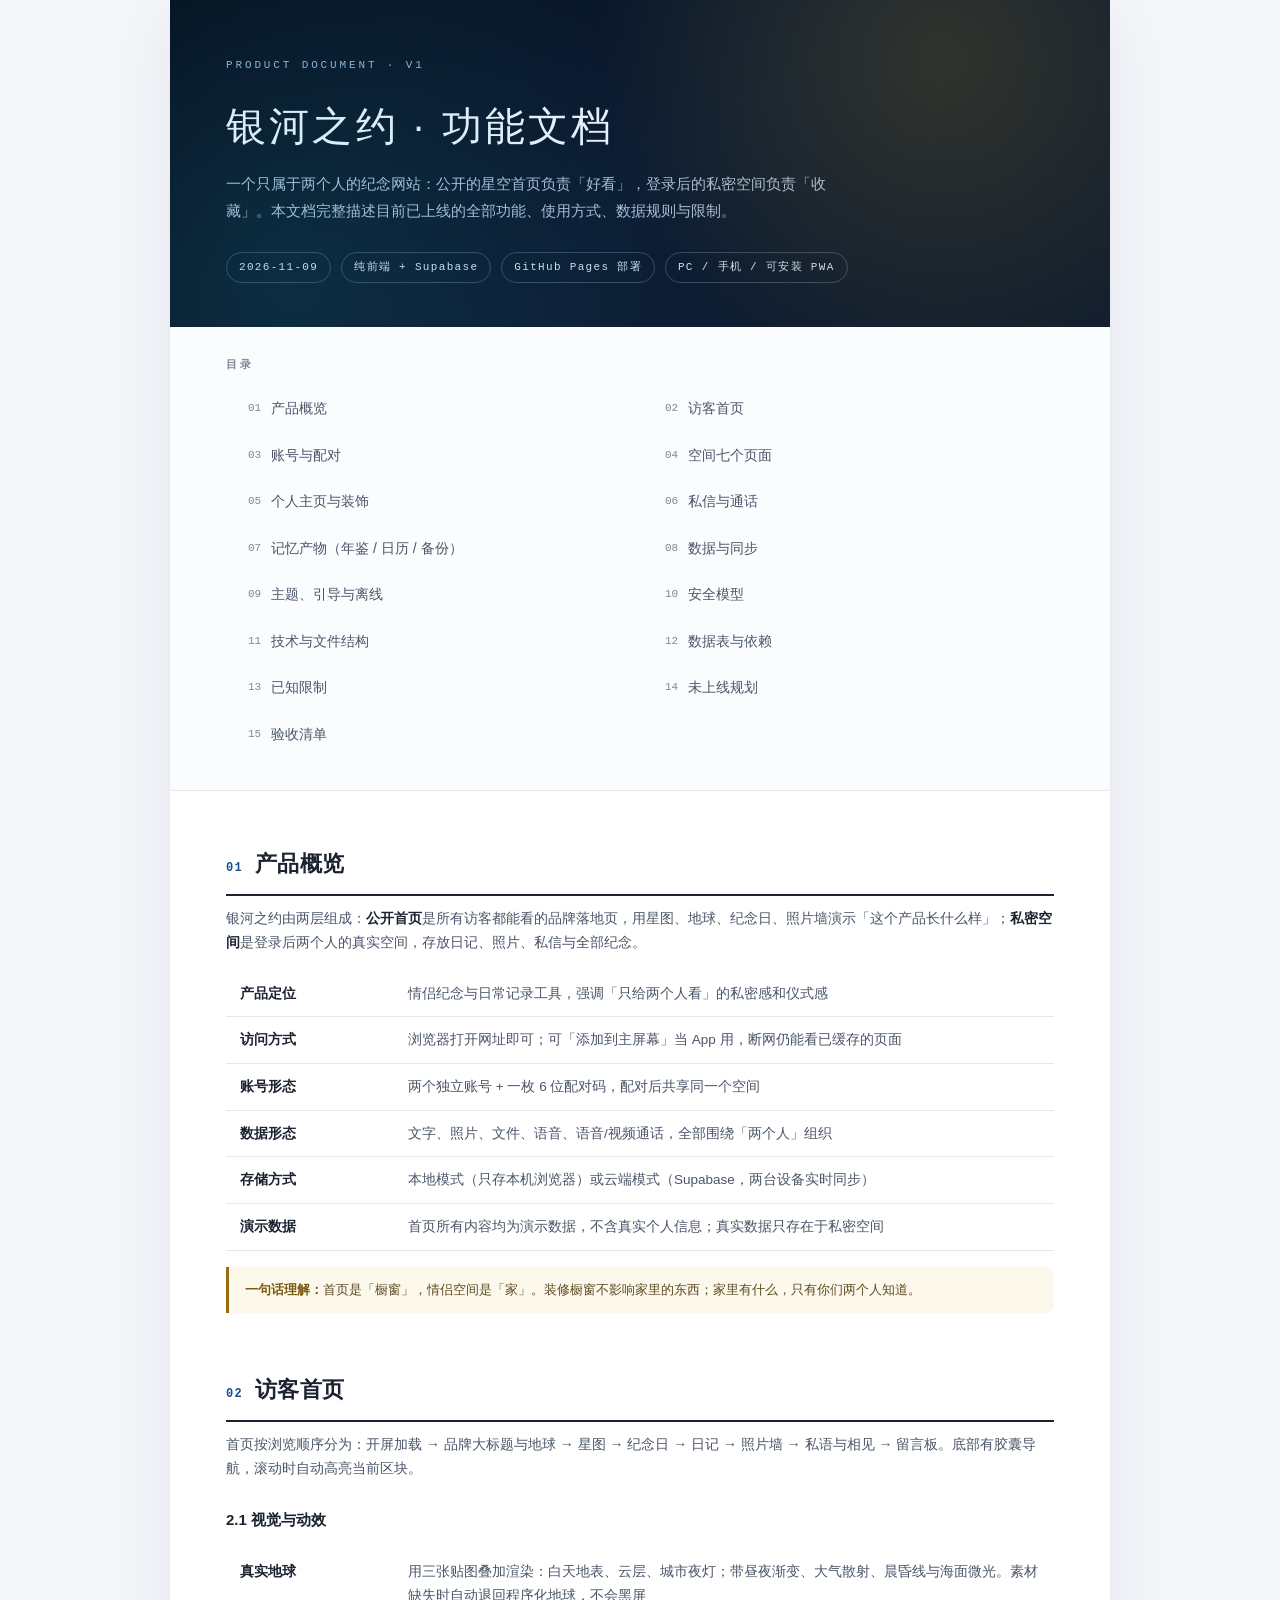
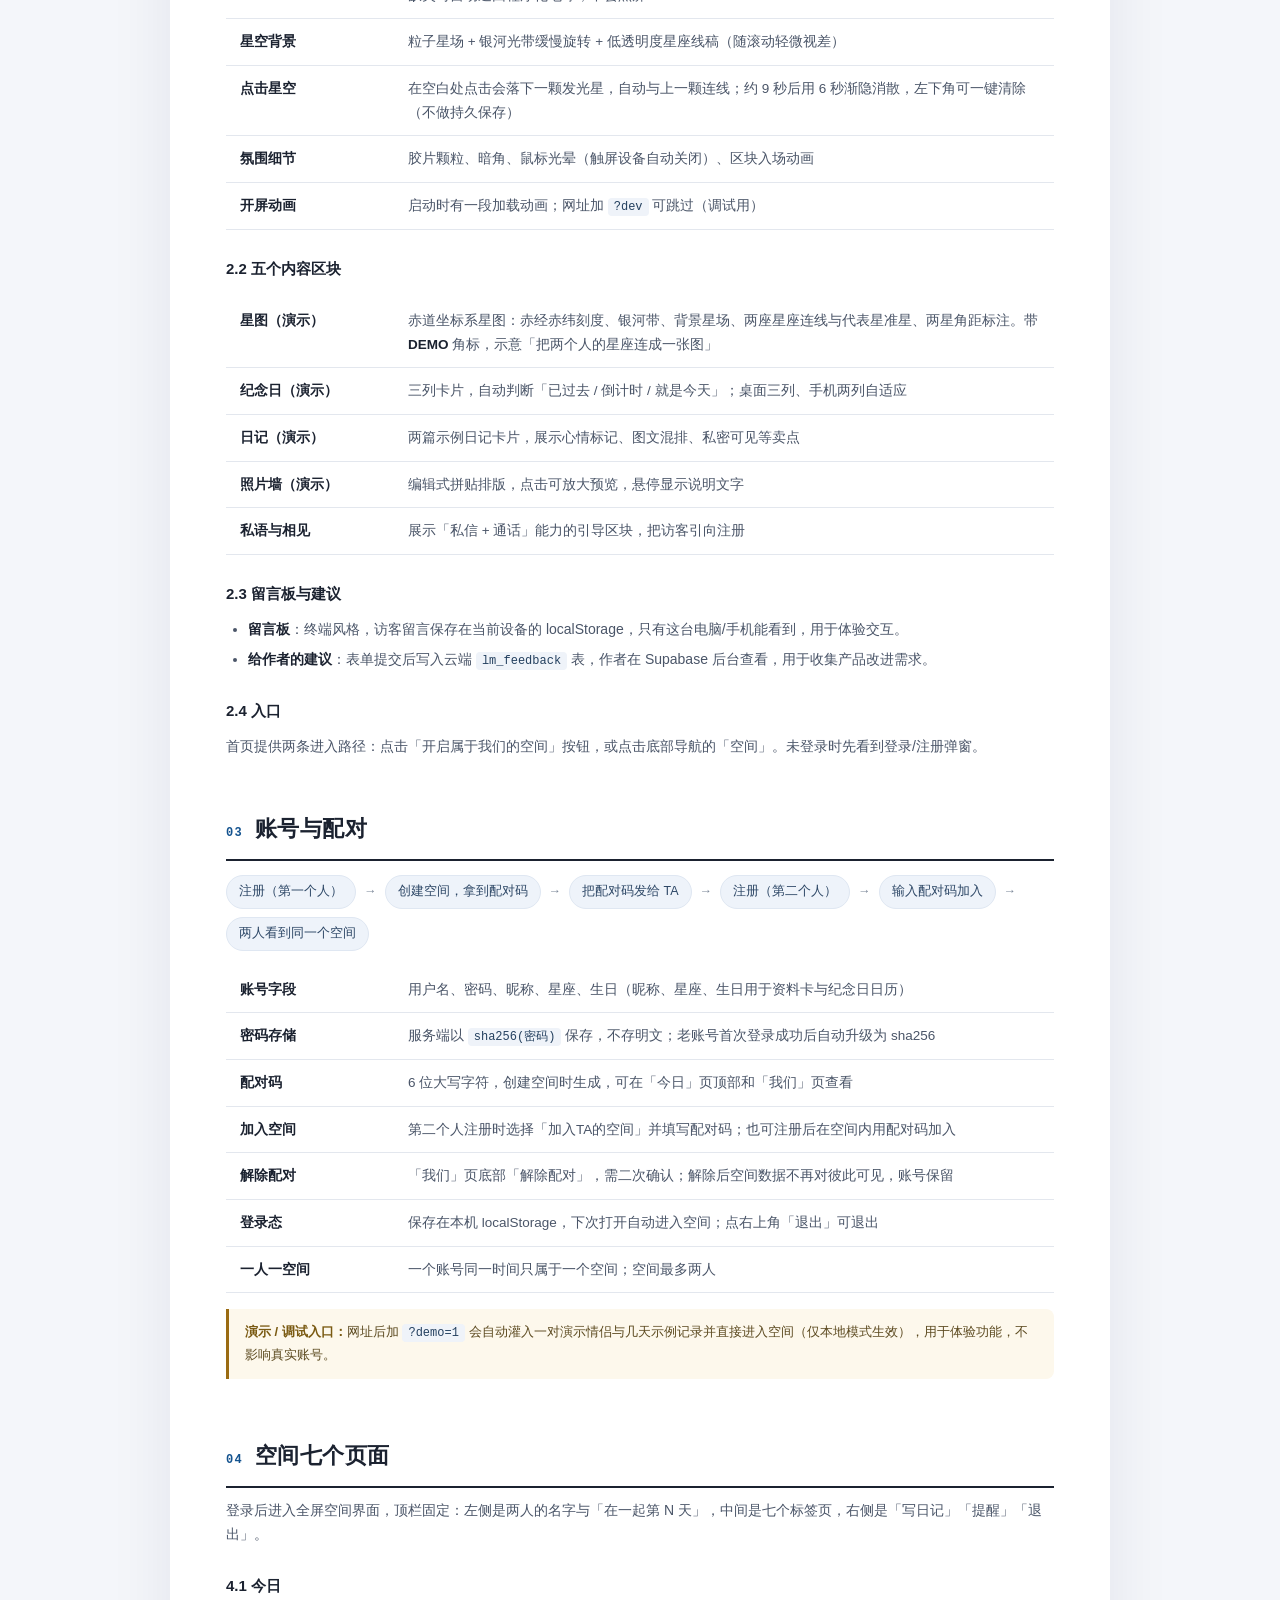
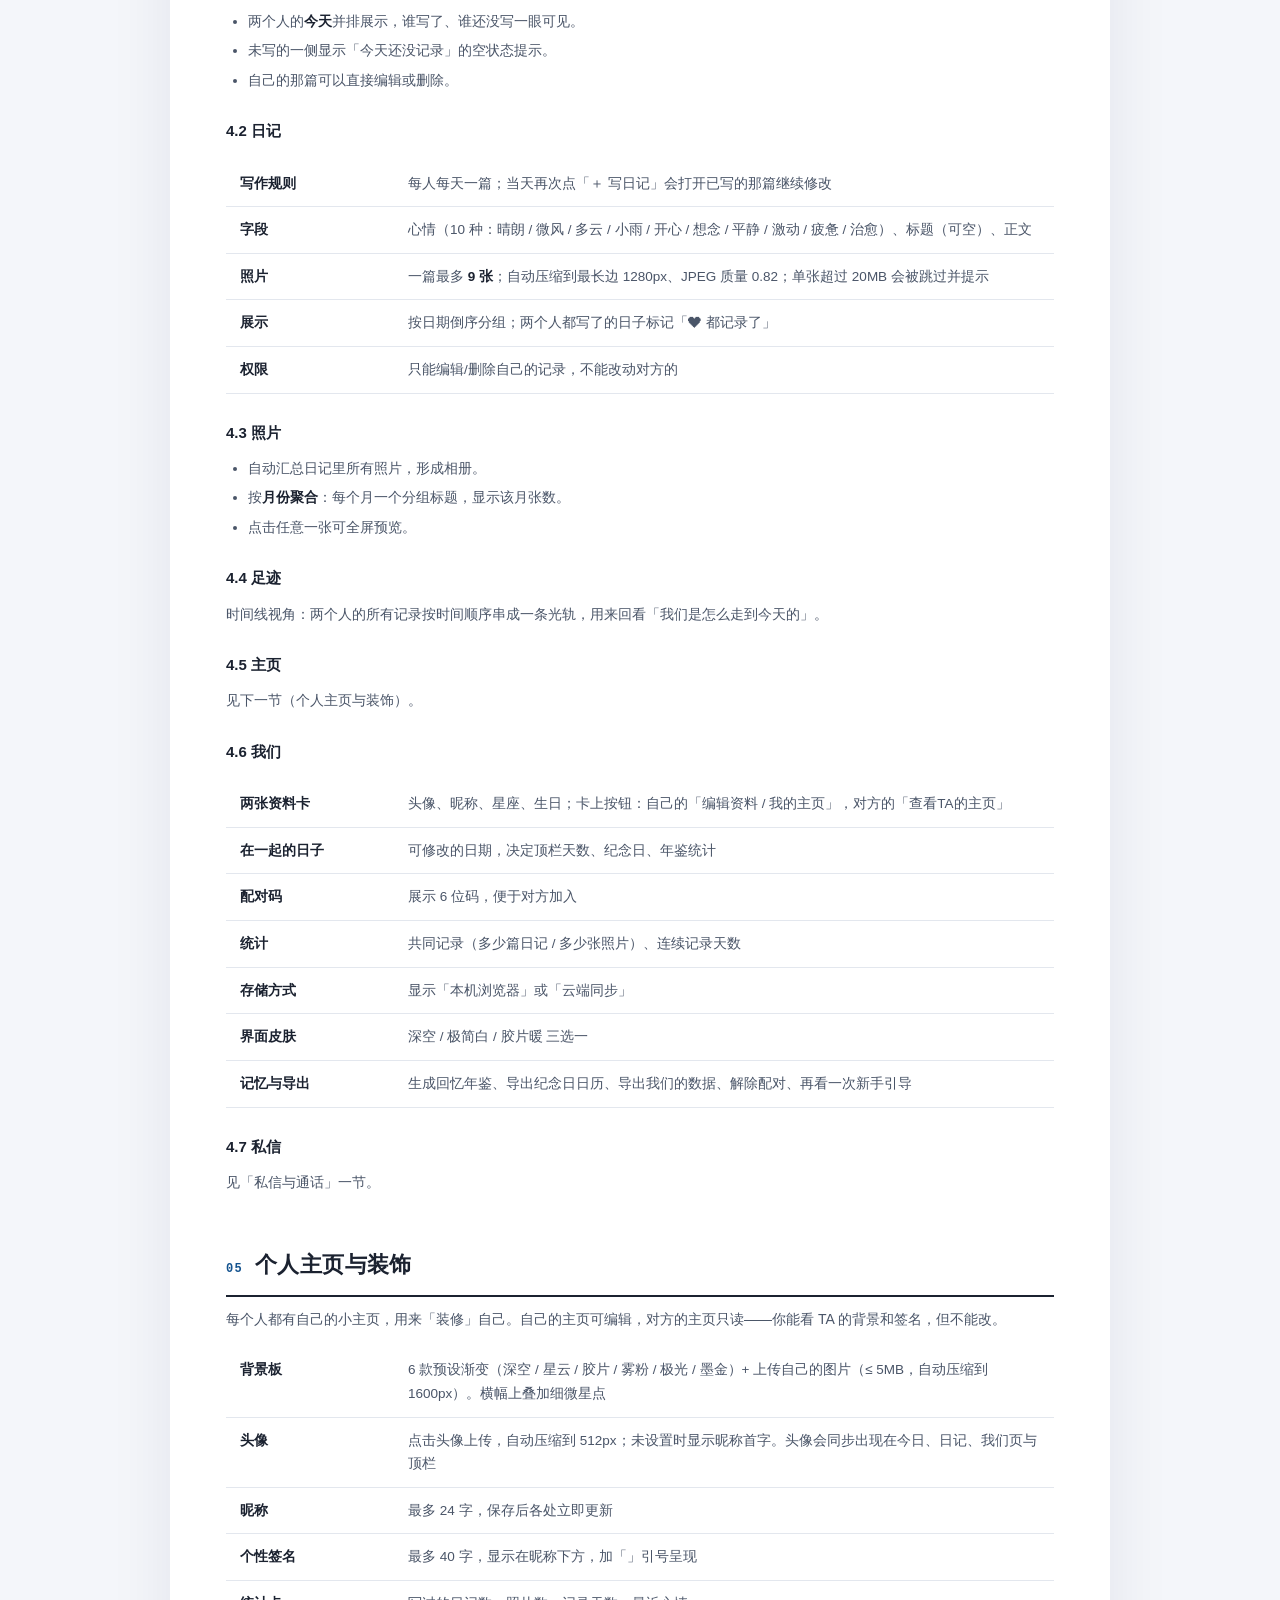
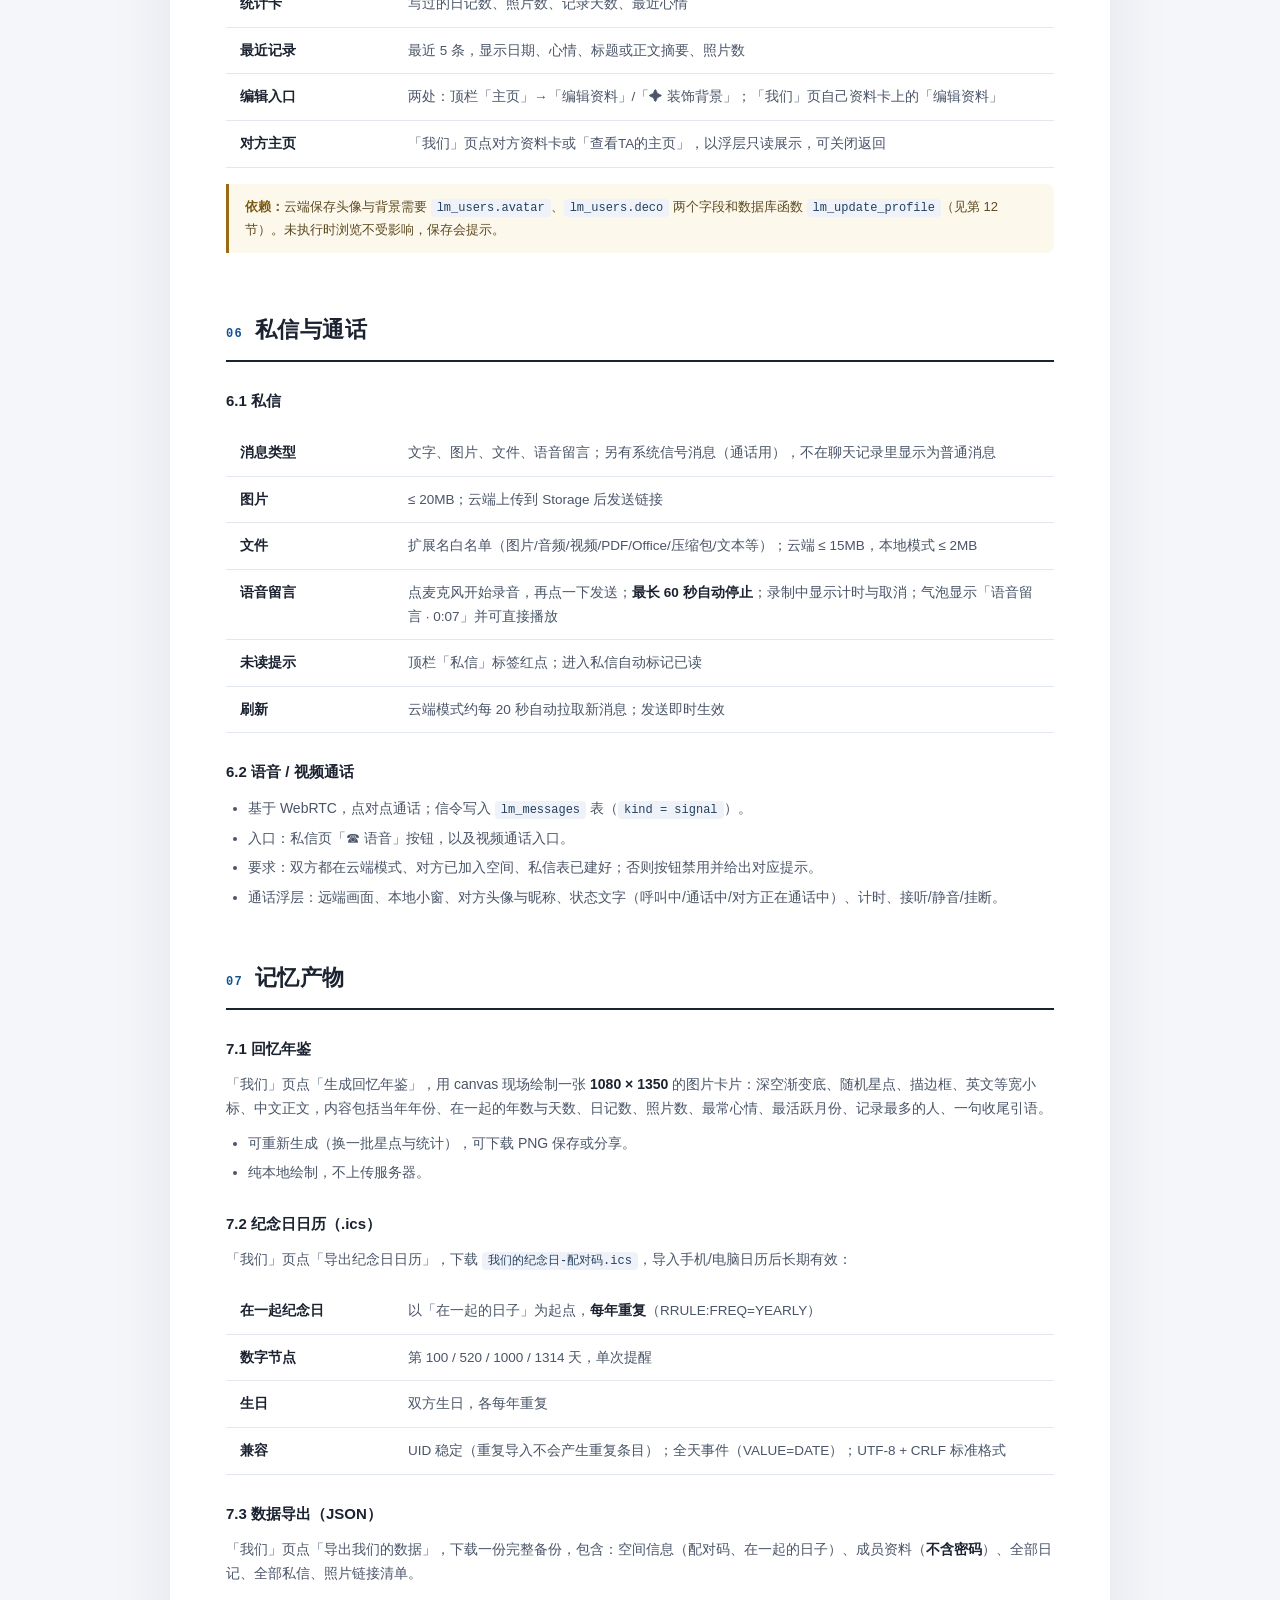
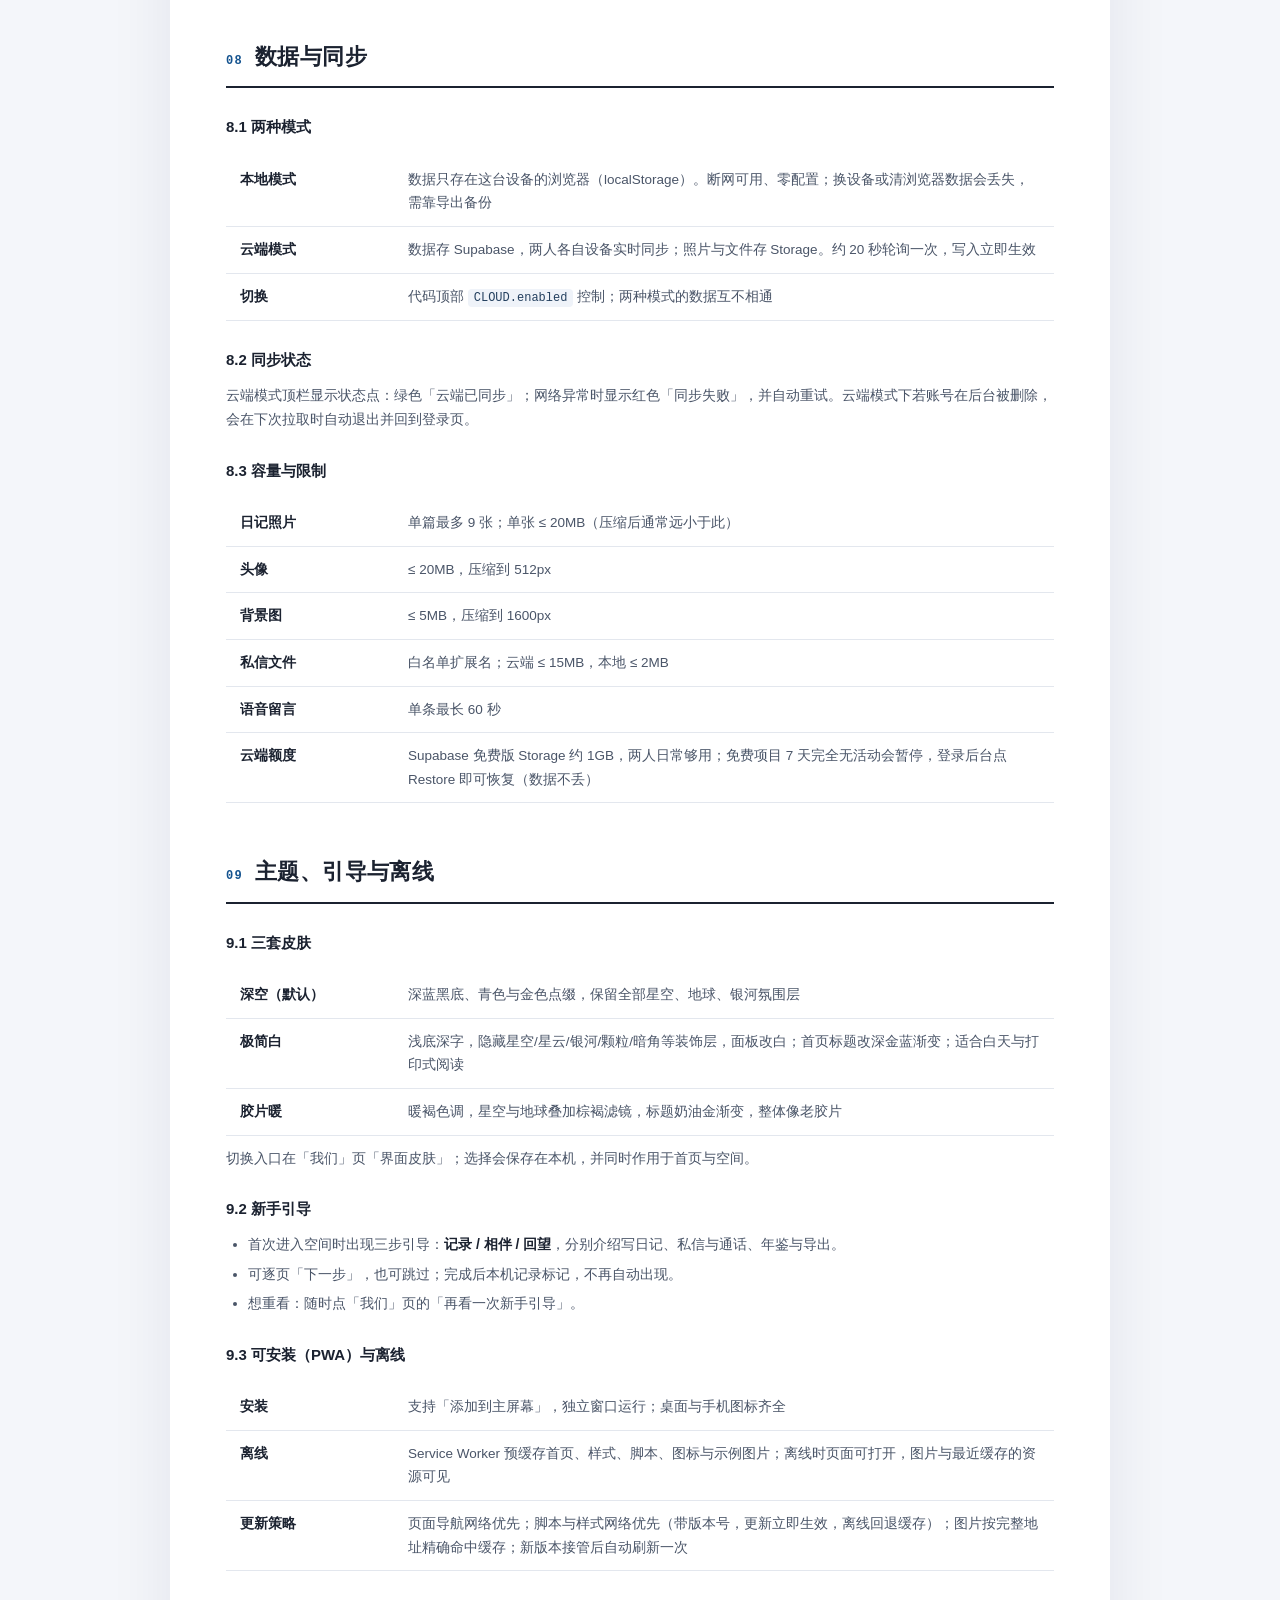
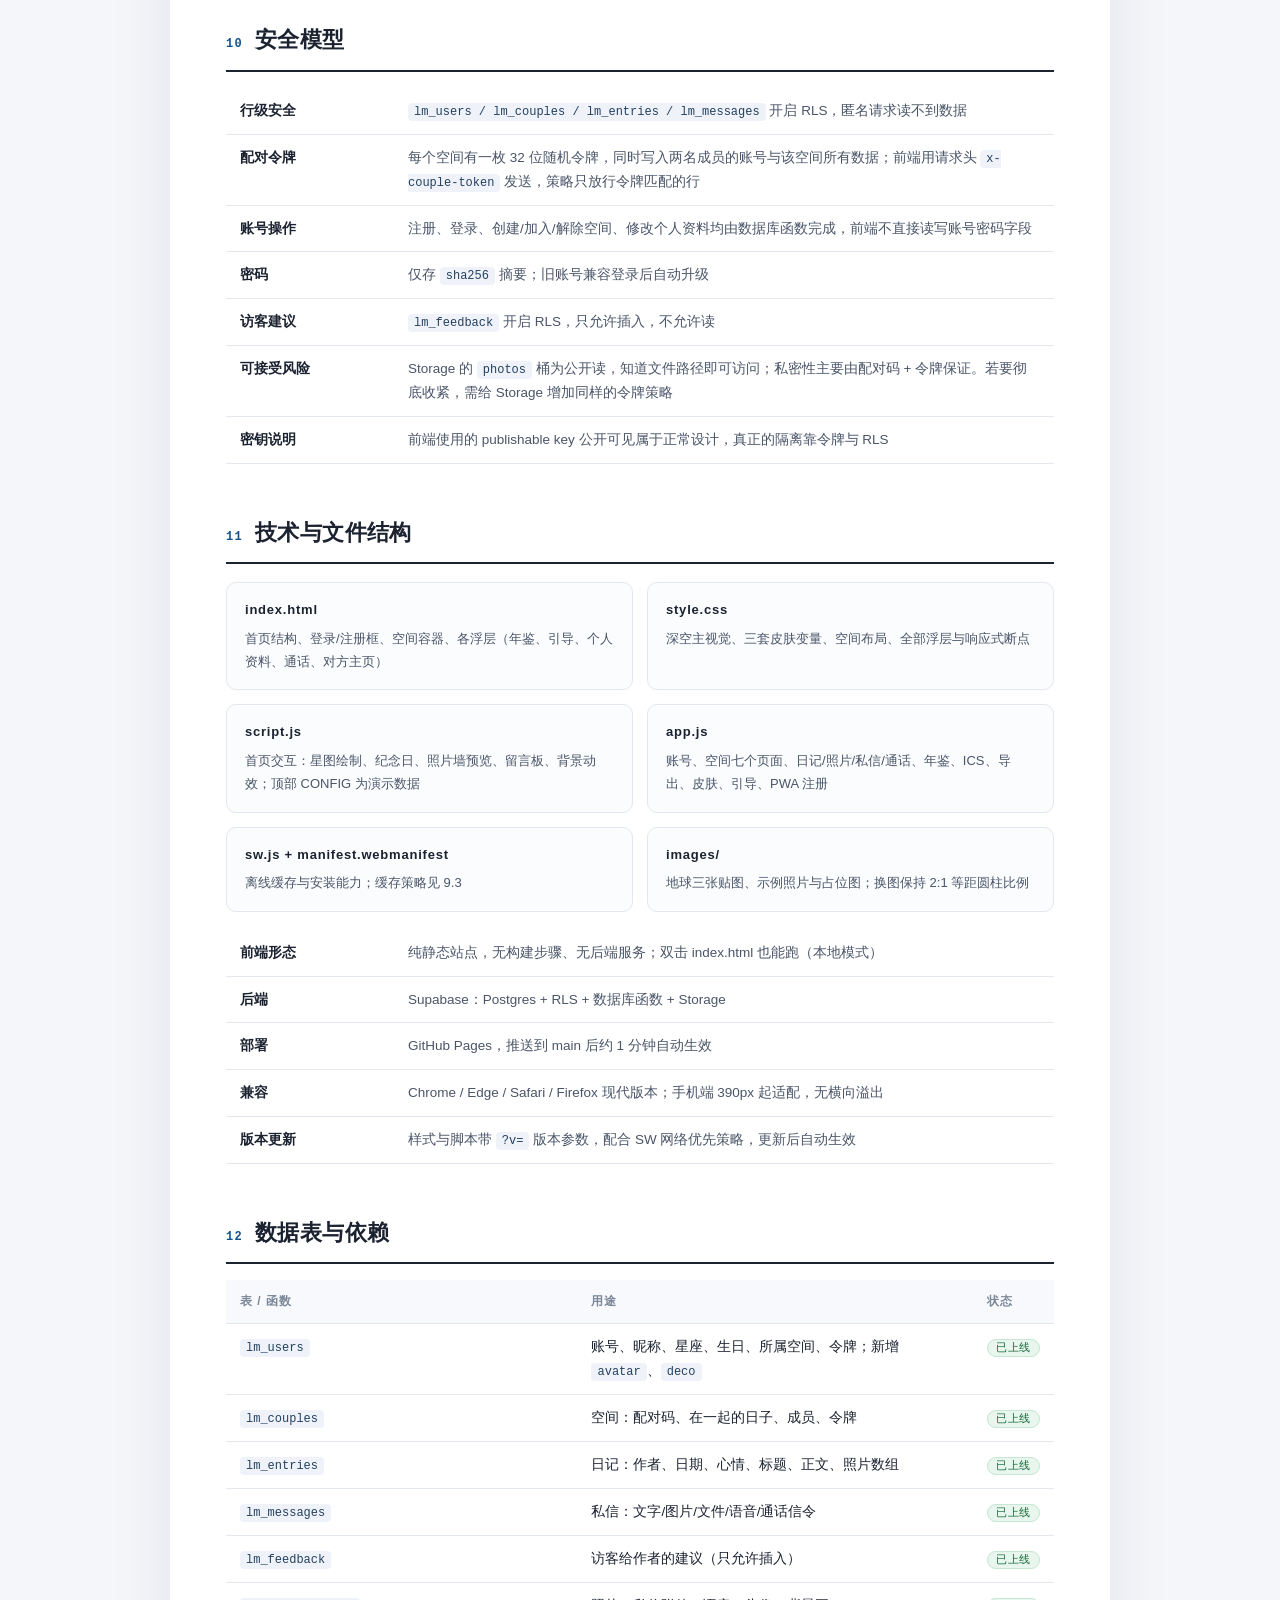
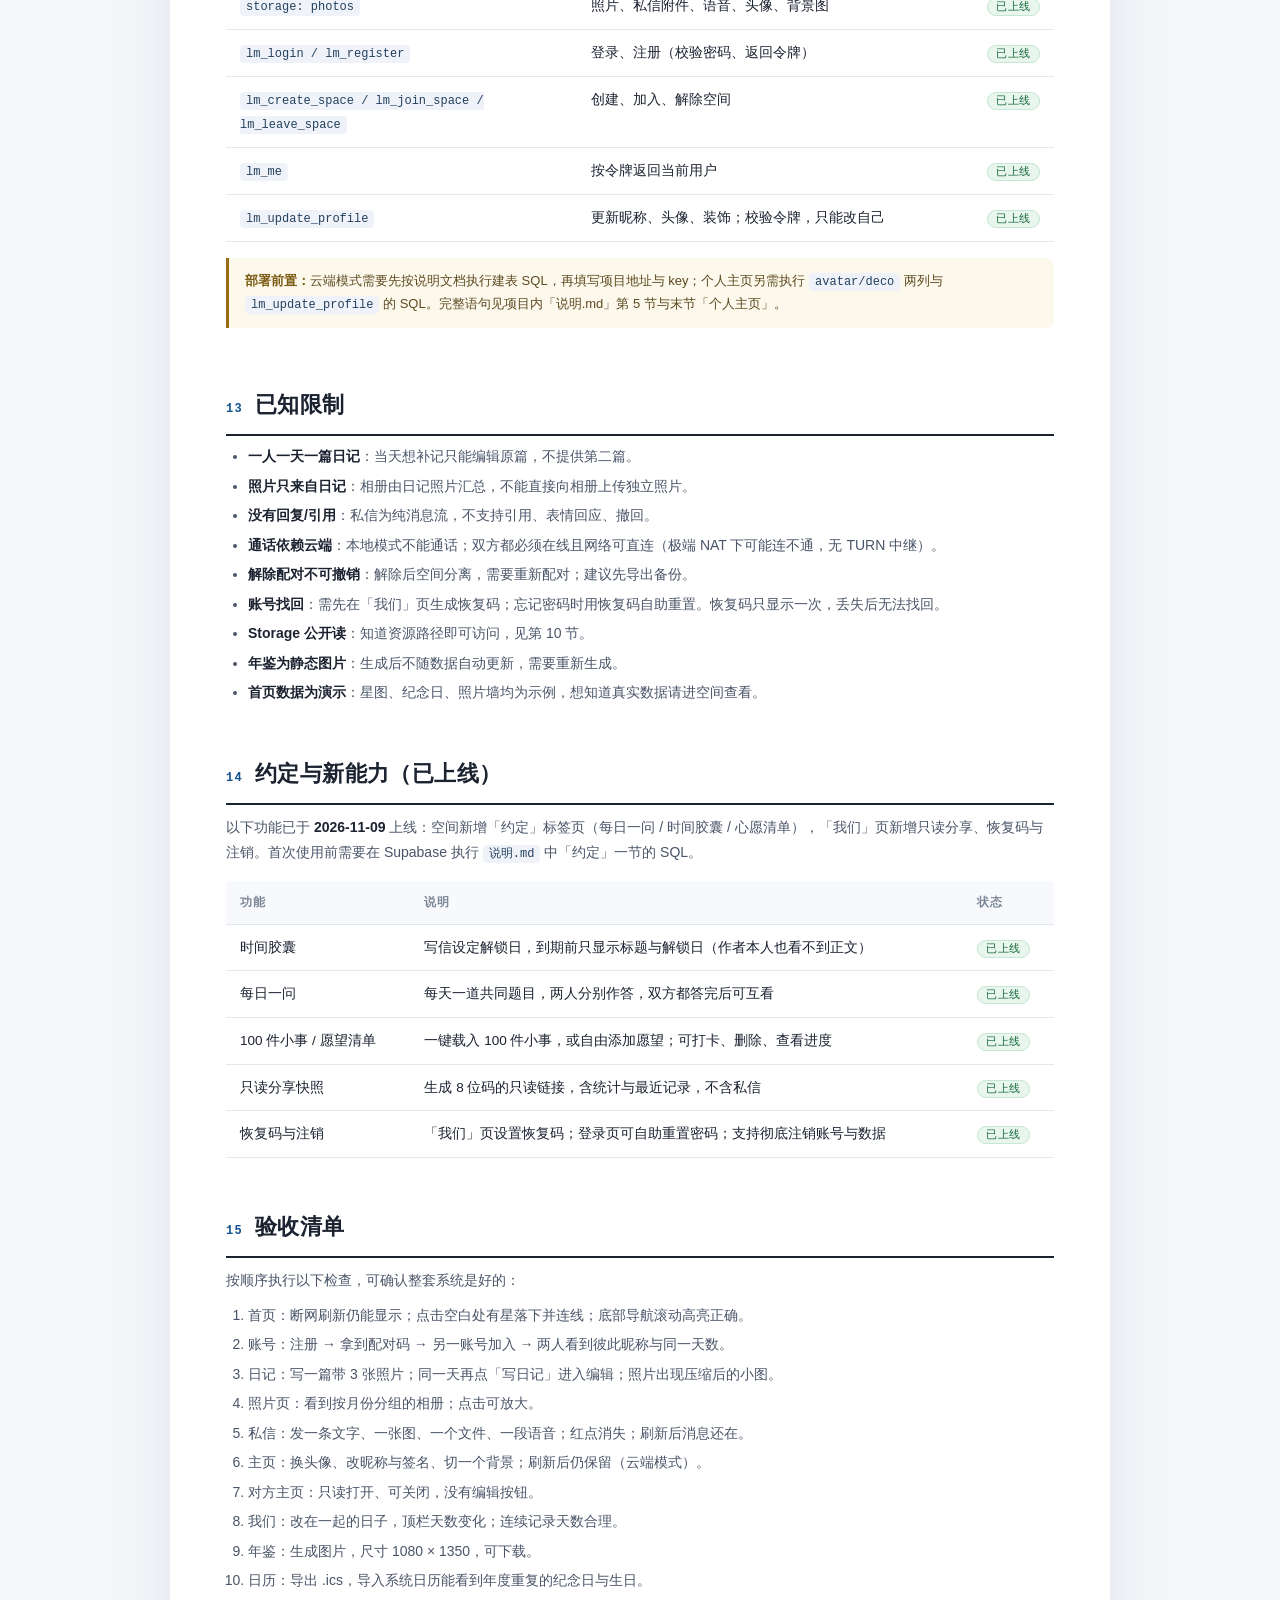
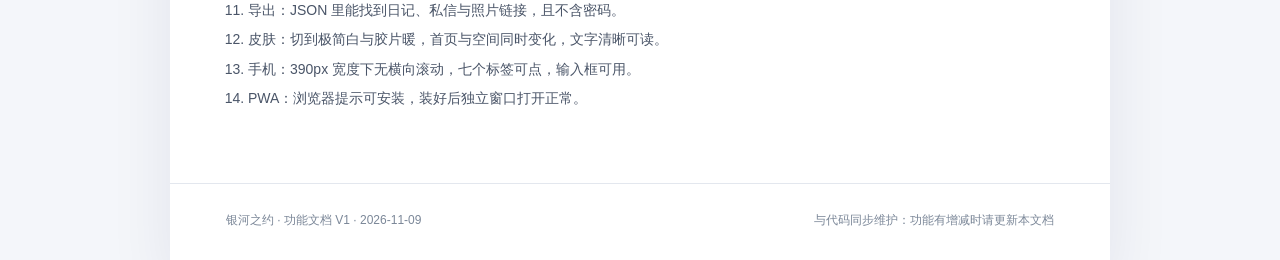
==== 银河之约-功能文档.html @ 2d99904c "docs: mark promise features as shipped" ====
<!DOCTYPE html>
<html lang="zh-CN">
<head>
<meta charset="utf-8" />
<meta name="viewport" content="width=device-width, initial-scale=1" />
<title>银河之约 · 功能文档</title>
<style>
  :root {
    --ink: #1b2230;
    --ink-2: #4a5568;
    --ink-3: #7b8798;
    --line: #e3e7ee;
    --paper: #ffffff;
    --bg: #f4f6fa;
    --accent: #14538f;
    --accent-2: #0d7d8c;
    --gold: #9a6b12;
    --chip: #eef3fa;
    --sans: -apple-system, BlinkMacSystemFont, "Segoe UI", "PingFang SC", "Microsoft YaHei", "Helvetica Neue", Arial, sans-serif;
    --mono: "SF Mono", Consolas, "JetBrains Mono", monospace;
  }
  * { box-sizing: border-box; margin: 0; padding: 0; }
  body { background: var(--bg); color: var(--ink); font-family: var(--sans); line-height: 1.75; -webkit-font-smoothing: antialiased; }
  .page { max-width: 940px; margin: 0 auto; background: var(--paper); box-shadow: 0 20px 60px rgba(20, 30, 60, .08); }

  header.cover { padding: 56px 56px 44px; background: linear-gradient(135deg, #06101f 0%, #0c1c33 55%, #101c2e 100%); color: #e8effa; position: relative; overflow: hidden; }
  header.cover::after { content: ""; position: absolute; inset: 0; background:
    radial-gradient(circle at 82% 18%, rgba(212,160,23,.18), transparent 42%),
    radial-gradient(circle at 12% 84%, rgba(34,211,238,.12), transparent 46%); pointer-events: none; }
  .cover-tag { font-family: var(--mono); font-size: 11px; letter-spacing: .26em; color: #8fb3d9; }
  header.cover h1 { font-size: 40px; font-weight: 300; letter-spacing: .08em; margin: 16px 0 10px; }
  .cover-sub { color: #a9bdd6; font-size: 15px; max-width: 640px; }
  .cover-meta { margin-top: 28px; display: flex; flex-wrap: wrap; gap: 10px; font-family: var(--mono); font-size: 11px; letter-spacing: .12em; }
  .cover-meta span { border: 1px solid rgba(160, 190, 225, .28); color: #cfe0f2; padding: 5px 12px; border-radius: 100px; }

  nav.toc { padding: 28px 56px; border-bottom: 1px solid var(--line); background: #fbfcfe; }
  nav.toc b { display: block; font-size: 11px; letter-spacing: .24em; color: var(--ink-3); margin-bottom: 14px; }
  nav.toc ol { list-style: none; display: grid; grid-template-columns: repeat(2, minmax(0, 1fr)); gap: 6px 28px; }
  nav.toc a { color: var(--ink-2); text-decoration: none; font-size: 14px; display: flex; gap: 10px; padding: 3px 0; }
  nav.toc a span { font-family: var(--mono); font-size: 11px; color: var(--ink-3); padding-top: 3px; }
  nav.toc a:hover { color: var(--accent); }

  main { padding: 12px 56px 64px; }
  section { padding-top: 42px; }
  h2 { font-size: 22px; font-weight: 600; letter-spacing: .02em; padding-bottom: 10px; border-bottom: 2px solid var(--ink); display: flex; align-items: baseline; gap: 12px; }
  h2 .no { font-family: var(--mono); font-size: 12px; color: var(--accent); letter-spacing: .1em; }
  h3 { font-size: 15px; font-weight: 600; margin: 26px 0 10px; color: var(--ink); }
  p, li { font-size: 14px; color: var(--ink-2); }
  p { margin: 10px 0; }
  ul, ol { padding-left: 22px; margin: 8px 0; }
  li { margin: 5px 0; }
  strong { color: var(--ink); font-weight: 600; }
  code { font-family: var(--mono); font-size: 12px; background: #eff3f9; padding: 2px 6px; border-radius: 4px; color: #24405f; }
  .note { border-left: 3px solid var(--gold); background: #fdf8ec; padding: 12px 16px; border-radius: 0 8px 8px 0; margin: 16px 0; font-size: 13px; color: #5c4a20; }
  .note b { color: #7a5a12; }

  table { width: 100%; border-collapse: collapse; margin: 16px 0 8px; font-size: 13.5px; }
  th, td { text-align: left; padding: 11px 14px; border-bottom: 1px solid var(--line); vertical-align: top; }
  th { background: #f7f9fc; font-size: 12px; letter-spacing: .08em; color: var(--ink-3); font-weight: 600; }
  td.k { width: 168px; color: var(--ink); font-weight: 600; }
  td.v { color: var(--ink-2); }
  tr:last-child td { border-bottom: 1px solid var(--line); }

  .cards { display: grid; grid-template-columns: repeat(2, minmax(0, 1fr)); gap: 14px; margin: 18px 0; }
  .card { border: 1px solid var(--line); border-radius: 10px; padding: 16px 18px; background: #fbfcfe; }
  .card h4 { font-size: 13px; letter-spacing: .06em; margin-bottom: 6px; color: var(--ink); }
  .card p { margin: 0; font-size: 13px; }

  .flow { display: flex; flex-wrap: wrap; gap: 8px; align-items: center; margin: 14px 0; font-size: 12.5px; }
  .flow i { font-style: normal; background: var(--chip); border: 1px solid #dfe7f2; color: #2d4766; padding: 5px 12px; border-radius: 100px; }
  .flow em { font-style: normal; color: var(--ink-3); }

  .status { font-family: var(--mono); font-size: 11px; padding: 2px 8px; border-radius: 100px; letter-spacing: .05em; white-space: nowrap; }
  .s-on { background: #e8f6ee; color: #1a6b3c; border: 1px solid #c7e7d4; }
  .s-plan { background: #fdf1e3; color: #8a5410; border: 1px solid #f0dcc2; }

  footer { padding: 26px 56px 40px; border-top: 1px solid var(--line); color: var(--ink-3); font-size: 12px; display: flex; justify-content: space-between; flex-wrap: wrap; gap: 8px; }

  @media (max-width: 720px) {
    header.cover, nav.toc, main, footer { padding-left: 22px; padding-right: 22px; }
    header.cover h1 { font-size: 30px; }
    nav.toc ol { grid-template-columns: 1fr; }
    .cards { grid-template-columns: 1fr; }
    td.k { width: 108px; }
    th, td { padding: 9px 10px; }
  }
  @media print {
    body { background: #fff; }
    .page { box-shadow: none; max-width: none; }
    section { page-break-inside: avoid; }
    nav.toc { display: none; }
  }
</style>
</head>
<body>
<div class="page">

<header class="cover">
  <div class="cover-tag">PRODUCT DOCUMENT · V1</div>
  <h1>银河之约 · 功能文档</h1>
  <p class="cover-sub">一个只属于两个人的纪念网站：公开的星空首页负责「好看」，登录后的私密空间负责「收藏」。本文档完整描述目前已上线的全部功能、使用方式、数据规则与限制。</p>
  <div class="cover-meta">
    <span>2026-11-09</span>
    <span>纯前端 + Supabase</span>
    <span>GitHub Pages 部署</span>
    <span>PC / 手机 / 可安装 PWA</span>
  </div>
</header>

<nav class="toc">
  <b>目录</b>
  <ol>
    <li><a href="#a1"><span>01</span>产品概览</a></li>
    <li><a href="#a2"><span>02</span>访客首页</a></li>
    <li><a href="#a3"><span>03</span>账号与配对</a></li>
    <li><a href="#a4"><span>04</span>空间七个页面</a></li>
    <li><a href="#a5"><span>05</span>个人主页与装饰</a></li>
    <li><a href="#a6"><span>06</span>私信与通话</a></li>
    <li><a href="#a7"><span>07</span>记忆产物（年鉴 / 日历 / 备份）</a></li>
    <li><a href="#a8"><span>08</span>数据与同步</a></li>
    <li><a href="#a9"><span>09</span>主题、引导与离线</a></li>
    <li><a href="#a10"><span>10</span>安全模型</a></li>
    <li><a href="#a11"><span>11</span>技术与文件结构</a></li>
    <li><a href="#a12"><span>12</span>数据表与依赖</a></li>
    <li><a href="#a13"><span>13</span>已知限制</a></li>
    <li><a href="#a14"><span>14</span>未上线规划</a></li>
    <li><a href="#a15"><span>15</span>验收清单</a></li>
  </ol>
</nav>

<main>

<section id="a1">
  <h2><span class="no">01</span>产品概览</h2>

  <p>银河之约由两层组成：<strong>公开首页</strong>是所有访客都能看的品牌落地页，用星图、地球、纪念日、照片墙演示「这个产品长什么样」；<strong>私密空间</strong>是登录后两个人的真实空间，存放日记、照片、私信与全部纪念。</p>

  <table>
    <tr><td class="k">产品定位</td><td class="v">情侣纪念与日常记录工具，强调「只给两个人看」的私密感和仪式感</td></tr>
    <tr><td class="k">访问方式</td><td class="v">浏览器打开网址即可；可「添加到主屏幕」当 App 用，断网仍能看已缓存的页面</td></tr>
    <tr><td class="k">账号形态</td><td class="v">两个独立账号 + 一枚 6 位配对码，配对后共享同一个空间</td></tr>
    <tr><td class="k">数据形态</td><td class="v">文字、照片、文件、语音、语音/视频通话，全部围绕「两个人」组织</td></tr>
    <tr><td class="k">存储方式</td><td class="v">本地模式（只存本机浏览器）或云端模式（Supabase，两台设备实时同步）</td></tr>
    <tr><td class="k">演示数据</td><td class="v">首页所有内容均为演示数据，不含真实个人信息；真实数据只存在于私密空间</td></tr>
  </table>

  <div class="note"><b>一句话理解：</b>首页是「橱窗」，情侣空间是「家」。装修橱窗不影响家里的东西；家里有什么，只有你们两个人知道。</div>
</section>

<section id="a2">
  <h2><span class="no">02</span>访客首页</h2>

  <p>首页按浏览顺序分为：开屏加载 → 品牌大标题与地球 → 星图 → 纪念日 → 日记 → 照片墙 → 私语与相见 → 留言板。底部有胶囊导航，滚动时自动高亮当前区块。</p>

  <h3>2.1 视觉与动效</h3>
  <table>
    <tr><td class="k">真实地球</td><td class="v">用三张贴图叠加渲染：白天地表、云层、城市夜灯；带昼夜渐变、大气散射、晨昏线与海面微光。素材缺失时自动退回程序化地球，不会黑屏</td></tr>
    <tr><td class="k">星空背景</td><td class="v">粒子星场 + 银河光带缓慢旋转 + 低透明度星座线稿（随滚动轻微视差）</td></tr>
    <tr><td class="k">点击星空</td><td class="v">在空白处点击会落下一颗发光星，自动与上一颗连线；约 9 秒后用 6 秒渐隐消散，左下角可一键清除（不做持久保存）</td></tr>
    <tr><td class="k">氛围细节</td><td class="v">胶片颗粒、暗角、鼠标光晕（触屏设备自动关闭）、区块入场动画</td></tr>
    <tr><td class="k">开屏动画</td><td class="v">启动时有一段加载动画；网址加 <code>?dev</code> 可跳过（调试用）</td></tr>
  </table>

  <h3>2.2 五个内容区块</h3>
  <table>
    <tr><td class="k">星图（演示）</td><td class="v">赤道坐标系星图：赤经赤纬刻度、银河带、背景星场、两座星座连线与代表星准星、两星角距标注。带 <strong>DEMO</strong> 角标，示意「把两个人的星座连成一张图」</td></tr>
    <tr><td class="k">纪念日（演示）</td><td class="v">三列卡片，自动判断「已过去 / 倒计时 / 就是今天」；桌面三列、手机两列自适应</td></tr>
    <tr><td class="k">日记（演示）</td><td class="v">两篇示例日记卡片，展示心情标记、图文混排、私密可见等卖点</td></tr>
    <tr><td class="k">照片墙（演示）</td><td class="v">编辑式拼贴排版，点击可放大预览，悬停显示说明文字</td></tr>
    <tr><td class="k">私语与相见</td><td class="v">展示「私信 + 通话」能力的引导区块，把访客引向注册</td></tr>
  </table>

  <h3>2.3 留言板与建议</h3>
  <ul>
    <li><strong>留言板</strong>：终端风格，访客留言保存在当前设备的 localStorage，只有这台电脑/手机能看到，用于体验交互。</li>
    <li><strong>给作者的建议</strong>：表单提交后写入云端 <code>lm_feedback</code> 表，作者在 Supabase 后台查看，用于收集产品改进需求。</li>
  </ul>

  <h3>2.4 入口</h3>
  <p>首页提供两条进入路径：点击「开启属于我们的空间」按钮，或点击底部导航的「空间」。未登录时先看到登录/注册弹窗。</p>
</section>

<section id="a3">
  <h2><span class="no">03</span>账号与配对</h2>

  <div class="flow"><i>注册（第一个人）</i><em>→</em><i>创建空间，拿到配对码</i><em>→</em><i>把配对码发给 TA</i><em>→</em><i>注册（第二个人）</i><em>→</em><i>输入配对码加入</i><em>→</em><i>两人看到同一个空间</i></div>

  <table>
    <tr><td class="k">账号字段</td><td class="v">用户名、密码、昵称、星座、生日（昵称、星座、生日用于资料卡与纪念日日历）</td></tr>
    <tr><td class="k">密码存储</td><td class="v">服务端以 <code>sha256(密码)</code> 保存，不存明文；老账号首次登录成功后自动升级为 sha256</td></tr>
    <tr><td class="k">配对码</td><td class="v">6 位大写字符，创建空间时生成，可在「今日」页顶部和「我们」页查看</td></tr>
    <tr><td class="k">加入空间</td><td class="v">第二个人注册时选择「加入TA的空间」并填写配对码；也可注册后在空间内用配对码加入</td></tr>
    <tr><td class="k">解除配对</td><td class="v">「我们」页底部「解除配对」，需二次确认；解除后空间数据不再对彼此可见，账号保留</td></tr>
    <tr><td class="k">登录态</td><td class="v">保存在本机 localStorage，下次打开自动进入空间；点右上角「退出」可退出</td></tr>
    <tr><td class="k">一人一空间</td><td class="v">一个账号同一时间只属于一个空间；空间最多两人</td></tr>
  </table>

  <div class="note"><b>演示 / 调试入口：</b>网址后加 <code>?demo=1</code> 会自动灌入一对演示情侣与几天示例记录并直接进入空间（仅本地模式生效），用于体验功能，不影响真实账号。</div>
</section>

<section id="a4">
  <h2><span class="no">04</span>空间七个页面</h2>

  <p>登录后进入全屏空间界面，顶栏固定：左侧是两人的名字与「在一起第 N 天」，中间是七个标签页，右侧是「写日记」「提醒」「退出」。</p>

  <h3>4.1 今日</h3>
  <ul>
    <li>两个人的<strong>今天</strong>并排展示，谁写了、谁还没写一眼可见。</li>
    <li>未写的一侧显示「今天还没记录」的空状态提示。</li>
    <li>自己的那篇可以直接编辑或删除。</li>
  </ul>

  <h3>4.2 日记</h3>
  <table>
    <tr><td class="k">写作规则</td><td class="v">每人每天一篇；当天再次点「＋ 写日记」会打开已写的那篇继续修改</td></tr>
    <tr><td class="k">字段</td><td class="v">心情（10 种：晴朗 / 微风 / 多云 / 小雨 / 开心 / 想念 / 平静 / 激动 / 疲惫 / 治愈）、标题（可空）、正文</td></tr>
    <tr><td class="k">照片</td><td class="v">一篇最多 <strong>9 张</strong>；自动压缩到最长边 1280px、JPEG 质量 0.82；单张超过 20MB 会被跳过并提示</td></tr>
    <tr><td class="k">展示</td><td class="v">按日期倒序分组；两个人都写了的日子标记「❤ 都记录了」</td></tr>
    <tr><td class="k">权限</td><td class="v">只能编辑/删除自己的记录，不能改动对方的</td></tr>
  </table>

  <h3>4.3 照片</h3>
  <ul>
    <li>自动汇总日记里所有照片，形成相册。</li>
    <li>按<strong>月份聚合</strong>：每个月一个分组标题，显示该月张数。</li>
    <li>点击任意一张可全屏预览。</li>
  </ul>

  <h3>4.4 足迹</h3>
  <p>时间线视角：两个人的所有记录按时间顺序串成一条光轨，用来回看「我们是怎么走到今天的」。</p>

  <h3>4.5 主页</h3>
  <p>见下一节（个人主页与装饰）。</p>

  <h3>4.6 我们</h3>
  <table>
    <tr><td class="k">两张资料卡</td><td class="v">头像、昵称、星座、生日；卡上按钮：自己的「编辑资料 / 我的主页」，对方的「查看TA的主页」</td></tr>
    <tr><td class="k">在一起的日子</td><td class="v">可修改的日期，决定顶栏天数、纪念日、年鉴统计</td></tr>
    <tr><td class="k">配对码</td><td class="v">展示 6 位码，便于对方加入</td></tr>
    <tr><td class="k">统计</td><td class="v">共同记录（多少篇日记 / 多少张照片）、连续记录天数</td></tr>
    <tr><td class="k">存储方式</td><td class="v">显示「本机浏览器」或「云端同步」</td></tr>
    <tr><td class="k">界面皮肤</td><td class="v">深空 / 极简白 / 胶片暖 三选一</td></tr>
    <tr><td class="k">记忆与导出</td><td class="v">生成回忆年鉴、导出纪念日日历、导出我们的数据、解除配对、再看一次新手引导</td></tr>
  </table>

  <h3>4.7 私信</h3>
  <p>见「私信与通话」一节。</p>
</section>

<section id="a5">
  <h2><span class="no">05</span>个人主页与装饰</h2>

  <p>每个人都有自己的小主页，用来「装修」自己。自己的主页可编辑，对方的主页只读——你能看 TA 的背景和签名，但不能改。</p>

  <table>
    <tr><td class="k">背景板</td><td class="v">6 款预设渐变（深空 / 星云 / 胶片 / 雾粉 / 极光 / 墨金）+ 上传自己的图片（≤ 5MB，自动压缩到 1600px）。横幅上叠加细微星点</td></tr>
    <tr><td class="k">头像</td><td class="v">点击头像上传，自动压缩到 512px；未设置时显示昵称首字。头像会同步出现在今日、日记、我们页与顶栏</td></tr>
    <tr><td class="k">昵称</td><td class="v">最多 24 字，保存后各处立即更新</td></tr>
    <tr><td class="k">个性签名</td><td class="v">最多 40 字，显示在昵称下方，加「」引号呈现</td></tr>
    <tr><td class="k">统计卡</td><td class="v">写过的日记数、照片数、记录天数、最近心情</td></tr>
    <tr><td class="k">最近记录</td><td class="v">最近 5 条，显示日期、心情、标题或正文摘要、照片数</td></tr>
    <tr><td class="k">编辑入口</td><td class="v">两处：顶栏「主页」→「编辑资料」/「✦ 装饰背景」；「我们」页自己资料卡上的「编辑资料」</td></tr>
    <tr><td class="k">对方主页</td><td class="v">「我们」页点对方资料卡或「查看TA的主页」，以浮层只读展示，可关闭返回</td></tr>
  </table>

  <div class="note"><b>依赖：</b>云端保存头像与背景需要 <code>lm_users.avatar</code>、<code>lm_users.deco</code> 两个字段和数据库函数 <code>lm_update_profile</code>（见第 12 节）。未执行时浏览不受影响，保存会提示。</div>
</section>

<section id="a6">
  <h2><span class="no">06</span>私信与通话</h2>

  <h3>6.1 私信</h3>
  <table>
    <tr><td class="k">消息类型</td><td class="v">文字、图片、文件、语音留言；另有系统信号消息（通话用），不在聊天记录里显示为普通消息</td></tr>
    <tr><td class="k">图片</td><td class="v">≤ 20MB；云端上传到 Storage 后发送链接</td></tr>
    <tr><td class="k">文件</td><td class="v">扩展名白名单（图片/音频/视频/PDF/Office/压缩包/文本等）；云端 ≤ 15MB，本地模式 ≤ 2MB</td></tr>
    <tr><td class="k">语音留言</td><td class="v">点麦克风开始录音，再点一下发送；<strong>最长 60 秒自动停止</strong>；录制中显示计时与取消；气泡显示「语音留言 · 0:07」并可直接播放</td></tr>
    <tr><td class="k">未读提示</td><td class="v">顶栏「私信」标签红点；进入私信自动标记已读</td></tr>
    <tr><td class="k">刷新</td><td class="v">云端模式约每 20 秒自动拉取新消息；发送即时生效</td></tr>
  </table>

  <h3>6.2 语音 / 视频通话</h3>
  <ul>
    <li>基于 WebRTC，点对点通话；信令写入 <code>lm_messages</code> 表（<code>kind = signal</code>）。</li>
    <li>入口：私信页「☎ 语音」按钮，以及视频通话入口。</li>
    <li>要求：双方都在云端模式、对方已加入空间、私信表已建好；否则按钮禁用并给出对应提示。</li>
    <li>通话浮层：远端画面、本地小窗、对方头像与昵称、状态文字（呼叫中/通话中/对方正在通话中）、计时、接听/静音/挂断。</li>
  </ul>
</section>

<section id="a7">
  <h2><span class="no">07</span>记忆产物</h2>

  <h3>7.1 回忆年鉴</h3>
  <p>「我们」页点「生成回忆年鉴」，用 canvas 现场绘制一张 <strong>1080 × 1350</strong> 的图片卡片：深空渐变底、随机星点、描边框、英文等宽小标、中文正文，内容包括当年年份、在一起的年数与天数、日记数、照片数、最常心情、最活跃月份、记录最多的人、一句收尾引语。</p>
  <ul>
    <li>可重新生成（换一批星点与统计），可下载 PNG 保存或分享。</li>
    <li>纯本地绘制，不上传服务器。</li>
  </ul>

  <h3>7.2 纪念日日历（.ics）</h3>
  <p>「我们」页点「导出纪念日日历」，下载 <code>我们的纪念日-配对码.ics</code>，导入手机/电脑日历后长期有效：</p>
  <table>
    <tr><td class="k">在一起纪念日</td><td class="v">以「在一起的日子」为起点，<strong>每年重复</strong>（RRULE:FREQ=YEARLY）</td></tr>
    <tr><td class="k">数字节点</td><td class="v">第 100 / 520 / 1000 / 1314 天，单次提醒</td></tr>
    <tr><td class="k">生日</td><td class="v">双方生日，各每年重复</td></tr>
    <tr><td class="k">兼容</td><td class="v">UID 稳定（重复导入不会产生重复条目）；全天事件（VALUE=DATE）；UTF-8 + CRLF 标准格式</td></tr>
  </table>

  <h3>7.3 数据导出（JSON）</h3>
  <p>「我们」页点「导出我们的数据」，下载一份完整备份，包含：空间信息（配对码、在一起的日子）、成员资料（<strong>不含密码</strong>）、全部日记、全部私信、照片链接清单。</p>
</section>

<section id="a8">
  <h2><span class="no">08</span>数据与同步</h2>

  <h3>8.1 两种模式</h3>
  <table>
    <tr><td class="k">本地模式</td><td class="v">数据只存在这台设备的浏览器（localStorage）。断网可用、零配置；换设备或清浏览器数据会丢失，需靠导出备份</td></tr>
    <tr><td class="k">云端模式</td><td class="v">数据存 Supabase，两人各自设备实时同步；照片与文件存 Storage。约 20 秒轮询一次，写入立即生效</td></tr>
    <tr><td class="k">切换</td><td class="v">代码顶部 <code>CLOUD.enabled</code> 控制；两种模式的数据互不相通</td></tr>
  </table>

  <h3>8.2 同步状态</h3>
  <p>云端模式顶栏显示状态点：绿色「云端已同步」；网络异常时显示红色「同步失败」，并自动重试。云端模式下若账号在后台被删除，会在下次拉取时自动退出并回到登录页。</p>

  <h3>8.3 容量与限制</h3>
  <table>
    <tr><td class="k">日记照片</td><td class="v">单篇最多 9 张；单张 ≤ 20MB（压缩后通常远小于此）</td></tr>
    <tr><td class="k">头像</td><td class="v">≤ 20MB，压缩到 512px</td></tr>
    <tr><td class="k">背景图</td><td class="v">≤ 5MB，压缩到 1600px</td></tr>
    <tr><td class="k">私信文件</td><td class="v">白名单扩展名；云端 ≤ 15MB，本地 ≤ 2MB</td></tr>
    <tr><td class="k">语音留言</td><td class="v">单条最长 60 秒</td></tr>
    <tr><td class="k">云端额度</td><td class="v">Supabase 免费版 Storage 约 1GB，两人日常够用；免费项目 7 天完全无活动会暂停，登录后台点 Restore 即可恢复（数据不丢）</td></tr>
  </table>
</section>

<section id="a9">
  <h2><span class="no">09</span>主题、引导与离线</h2>

  <h3>9.1 三套皮肤</h3>
  <table>
    <tr><td class="k">深空（默认）</td><td class="v">深蓝黑底、青色与金色点缀，保留全部星空、地球、银河氛围层</td></tr>
    <tr><td class="k">极简白</td><td class="v">浅底深字，隐藏星空/星云/银河/颗粒/暗角等装饰层，面板改白；首页标题改深金蓝渐变；适合白天与打印式阅读</td></tr>
    <tr><td class="k">胶片暖</td><td class="v">暖褐色调，星空与地球叠加棕褐滤镜，标题奶油金渐变，整体像老胶片</td></tr>
  </table>
  <p>切换入口在「我们」页「界面皮肤」；选择会保存在本机，并同时作用于首页与空间。</p>

  <h3>9.2 新手引导</h3>
  <ul>
    <li>首次进入空间时出现三步引导：<strong>记录 / 相伴 / 回望</strong>，分别介绍写日记、私信与通话、年鉴与导出。</li>
    <li>可逐页「下一步」，也可跳过；完成后本机记录标记，不再自动出现。</li>
    <li>想重看：随时点「我们」页的「再看一次新手引导」。</li>
  </ul>

  <h3>9.3 可安装（PWA）与离线</h3>
  <table>
    <tr><td class="k">安装</td><td class="v">支持「添加到主屏幕」，独立窗口运行；桌面与手机图标齐全</td></tr>
    <tr><td class="k">离线</td><td class="v">Service Worker 预缓存首页、样式、脚本、图标与示例图片；离线时页面可打开，图片与最近缓存的资源可见</td></tr>
    <tr><td class="k">更新策略</td><td class="v">页面导航网络优先；脚本与样式网络优先（带版本号，更新立即生效，离线回退缓存）；图片按完整地址精确命中缓存；新版本接管后自动刷新一次</td></tr>
  </table>
</section>

<section id="a10">
  <h2><span class="no">10</span>安全模型</h2>

  <table>
    <tr><td class="k">行级安全</td><td class="v"><code>lm_users / lm_couples / lm_entries / lm_messages</code> 开启 RLS，匿名请求读不到数据</td></tr>
    <tr><td class="k">配对令牌</td><td class="v">每个空间有一枚 32 位随机令牌，同时写入两名成员的账号与该空间所有数据；前端用请求头 <code>x-couple-token</code> 发送，策略只放行令牌匹配的行</td></tr>
    <tr><td class="k">账号操作</td><td class="v">注册、登录、创建/加入/解除空间、修改个人资料均由数据库函数完成，前端不直接读写账号密码字段</td></tr>
    <tr><td class="k">密码</td><td class="v">仅存 <code>sha256</code> 摘要；旧账号兼容登录后自动升级</td></tr>
    <tr><td class="k">访客建议</td><td class="v"><code>lm_feedback</code> 开启 RLS，只允许插入，不允许读</td></tr>
    <tr><td class="k">可接受风险</td><td class="v">Storage 的 <code>photos</code> 桶为公开读，知道文件路径即可访问；私密性主要由配对码 + 令牌保证。若要彻底收紧，需给 Storage 增加同样的令牌策略</td></tr>
    <tr><td class="k">密钥说明</td><td class="v">前端使用的 publishable key 公开可见属于正常设计，真正的隔离靠令牌与 RLS</td></tr>
  </table>
</section>

<section id="a11">
  <h2><span class="no">11</span>技术与文件结构</h2>

  <div class="cards">
    <div class="card"><h4>index.html</h4><p>首页结构、登录/注册框、空间容器、各浮层（年鉴、引导、个人资料、通话、对方主页）</p></div>
    <div class="card"><h4>style.css</h4><p>深空主视觉、三套皮肤变量、空间布局、全部浮层与响应式断点</p></div>
    <div class="card"><h4>script.js</h4><p>首页交互：星图绘制、纪念日、照片墙预览、留言板、背景动效；顶部 CONFIG 为演示数据</p></div>
    <div class="card"><h4>app.js</h4><p>账号、空间七个页面、日记/照片/私信/通话、年鉴、ICS、导出、皮肤、引导、PWA 注册</p></div>
    <div class="card"><h4>sw.js + manifest.webmanifest</h4><p>离线缓存与安装能力；缓存策略见 9.3</p></div>
    <div class="card"><h4>images/</h4><p>地球三张贴图、示例照片与占位图；换图保持 2:1 等距圆柱比例</p></div>
  </div>

  <table>
    <tr><td class="k">前端形态</td><td class="v">纯静态站点，无构建步骤、无后端服务；双击 index.html 也能跑（本地模式）</td></tr>
    <tr><td class="k">后端</td><td class="v">Supabase：Postgres + RLS + 数据库函数 + Storage</td></tr>
    <tr><td class="k">部署</td><td class="v">GitHub Pages，推送到 main 后约 1 分钟自动生效</td></tr>
    <tr><td class="k">兼容</td><td class="v">Chrome / Edge / Safari / Firefox 现代版本；手机端 390px 起适配，无横向溢出</td></tr>
    <tr><td class="k">版本更新</td><td class="v">样式与脚本带 <code>?v=</code> 版本参数，配合 SW 网络优先策略，更新后自动生效</td></tr>
  </table>
</section>

<section id="a12">
  <h2><span class="no">12</span>数据表与依赖</h2>

  <table>
    <tr><th>表 / 函数</th><th>用途</th><th>状态</th></tr>
    <tr><td><code>lm_users</code></td><td>账号、昵称、星座、生日、所属空间、令牌；新增 <code>avatar</code>、<code>deco</code></td><td><span class="status s-on">已上线</span></td></tr>
    <tr><td><code>lm_couples</code></td><td>空间：配对码、在一起的日子、成员、令牌</td><td><span class="status s-on">已上线</span></td></tr>
    <tr><td><code>lm_entries</code></td><td>日记：作者、日期、心情、标题、正文、照片数组</td><td><span class="status s-on">已上线</span></td></tr>
    <tr><td><code>lm_messages</code></td><td>私信：文字/图片/文件/语音/通话信令</td><td><span class="status s-on">已上线</span></td></tr>
    <tr><td><code>lm_feedback</code></td><td>访客给作者的建议（只允许插入）</td><td><span class="status s-on">已上线</span></td></tr>
    <tr><td><code>storage: photos</code></td><td>照片、私信附件、语音、头像、背景图</td><td><span class="status s-on">已上线</span></td></tr>
    <tr><td><code>lm_login / lm_register</code></td><td>登录、注册（校验密码、返回令牌）</td><td><span class="status s-on">已上线</span></td></tr>
    <tr><td><code>lm_create_space / lm_join_space / lm_leave_space</code></td><td>创建、加入、解除空间</td><td><span class="status s-on">已上线</span></td></tr>
    <tr><td><code>lm_me</code></td><td>按令牌返回当前用户</td><td><span class="status s-on">已上线</span></td></tr>
    <tr><td><code>lm_update_profile</code></td><td>更新昵称、头像、装饰；校验令牌，只能改自己</td><td><span class="status s-on">已上线</span></td></tr>
  </table>

  <div class="note"><b>部署前置：</b>云端模式需要先按说明文档执行建表 SQL，再填写项目地址与 key；个人主页另需执行 <code>avatar/deco</code> 两列与 <code>lm_update_profile</code> 的 SQL。完整语句见项目内「说明.md」第 5 节与末节「个人主页」。</div>
</section>

<section id="a13">
  <h2><span class="no">13</span>已知限制</h2>
  <ul>
    <li><strong>一人一天一篇日记</strong>：当天想补记只能编辑原篇，不提供第二篇。</li>
    <li><strong>照片只来自日记</strong>：相册由日记照片汇总，不能直接向相册上传独立照片。</li>
    <li><strong>没有回复/引用</strong>：私信为纯消息流，不支持引用、表情回应、撤回。</li>
    <li><strong>通话依赖云端</strong>：本地模式不能通话；双方都必须在线且网络可直连（极端 NAT 下可能连不通，无 TURN 中继）。</li>
    <li><strong>解除配对不可撤销</strong>：解除后空间分离，需要重新配对；建议先导出备份。</li>
    <li><strong>账号找回</strong>：需先在「我们」页生成恢复码；忘记密码时用恢复码自助重置。恢复码只显示一次，丢失后无法找回。</li>
    <li><strong>Storage 公开读</strong>：知道资源路径即可访问，见第 10 节。</li>
    <li><strong>年鉴为静态图片</strong>：生成后不随数据自动更新，需要重新生成。</li>
    <li><strong>首页数据为演示</strong>：星图、纪念日、照片墙均为示例，想知道真实数据请进空间查看。</li>
  </ul>
</section>

<section id="a14">
  <h2><span class="no">14</span>约定与新能力（已上线）</h2>
  <p>以下功能已于 <strong>2026-11-09</strong> 上线：空间新增「约定」标签页（每日一问 / 时间胶囊 / 心愿清单），「我们」页新增只读分享、恢复码与注销。首次使用前需要在 Supabase 执行 <code>说明.md</code> 中「约定」一节的 SQL。</p>
  <table>
    <tr><th>功能</th><th>说明</th><th>状态</th></tr>
    <tr><td>时间胶囊</td><td>写信设定解锁日，到期前只显示标题与解锁日（作者本人也看不到正文）</td><td><span class="status s-on">已上线</span></td></tr>
    <tr><td>每日一问</td><td>每天一道共同题目，两人分别作答，双方都答完后可互看</td><td><span class="status s-on">已上线</span></td></tr>
    <tr><td>100 件小事 / 愿望清单</td><td>一键载入 100 件小事，或自由添加愿望；可打卡、删除、查看进度</td><td><span class="status s-on">已上线</span></td></tr>
    <tr><td>只读分享快照</td><td>生成 8 位码的只读链接，含统计与最近记录，不含私信</td><td><span class="status s-on">已上线</span></td></tr>
    <tr><td>恢复码与注销</td><td>「我们」页设置恢复码；登录页可自助重置密码；支持彻底注销账号与数据</td><td><span class="status s-on">已上线</span></td></tr>
  </table>
</section>

<section id="a15">
  <h2><span class="no">15</span>验收清单</h2>

  <p>按顺序执行以下检查，可确认整套系统是好的：</p>
  <ol>
    <li>首页：断网刷新仍能显示；点击空白处有星落下并连线；底部导航滚动高亮正确。</li>
    <li>账号：注册 → 拿到配对码 → 另一账号加入 → 两人看到彼此昵称与同一天数。</li>
    <li>日记：写一篇带 3 张照片；同一天再点「写日记」进入编辑；照片出现压缩后的小图。</li>
    <li>照片页：看到按月份分组的相册；点击可放大。</li>
    <li>私信：发一条文字、一张图、一个文件、一段语音；红点消失；刷新后消息还在。</li>
    <li>主页：换头像、改昵称与签名、切一个背景；刷新后仍保留（云端模式）。</li>
    <li>对方主页：只读打开、可关闭，没有编辑按钮。</li>
    <li>我们：改在一起的日子，顶栏天数变化；连续记录天数合理。</li>
    <li>年鉴：生成图片，尺寸 1080 × 1350，可下载。</li>
    <li>日历：导出 .ics，导入系统日历能看到年度重复的纪念日与生日。</li>
    <li>导出：JSON 里能找到日记、私信与照片链接，且不含密码。</li>
    <li>皮肤：切到极简白与胶片暖，首页与空间同时变化，文字清晰可读。</li>
    <li>手机：390px 宽度下无横向滚动，七个标签可点，输入框可用。</li>
    <li>PWA：浏览器提示可安装，装好后独立窗口打开正常。</li>
  </ol>
</section>

</main>

<footer>
  <span>银河之约 · 功能文档 V1 · 2026-11-09</span>
  <span>与代码同步维护：功能有增减时请更新本文档</span>
</footer>

</div>
</body>
</html>
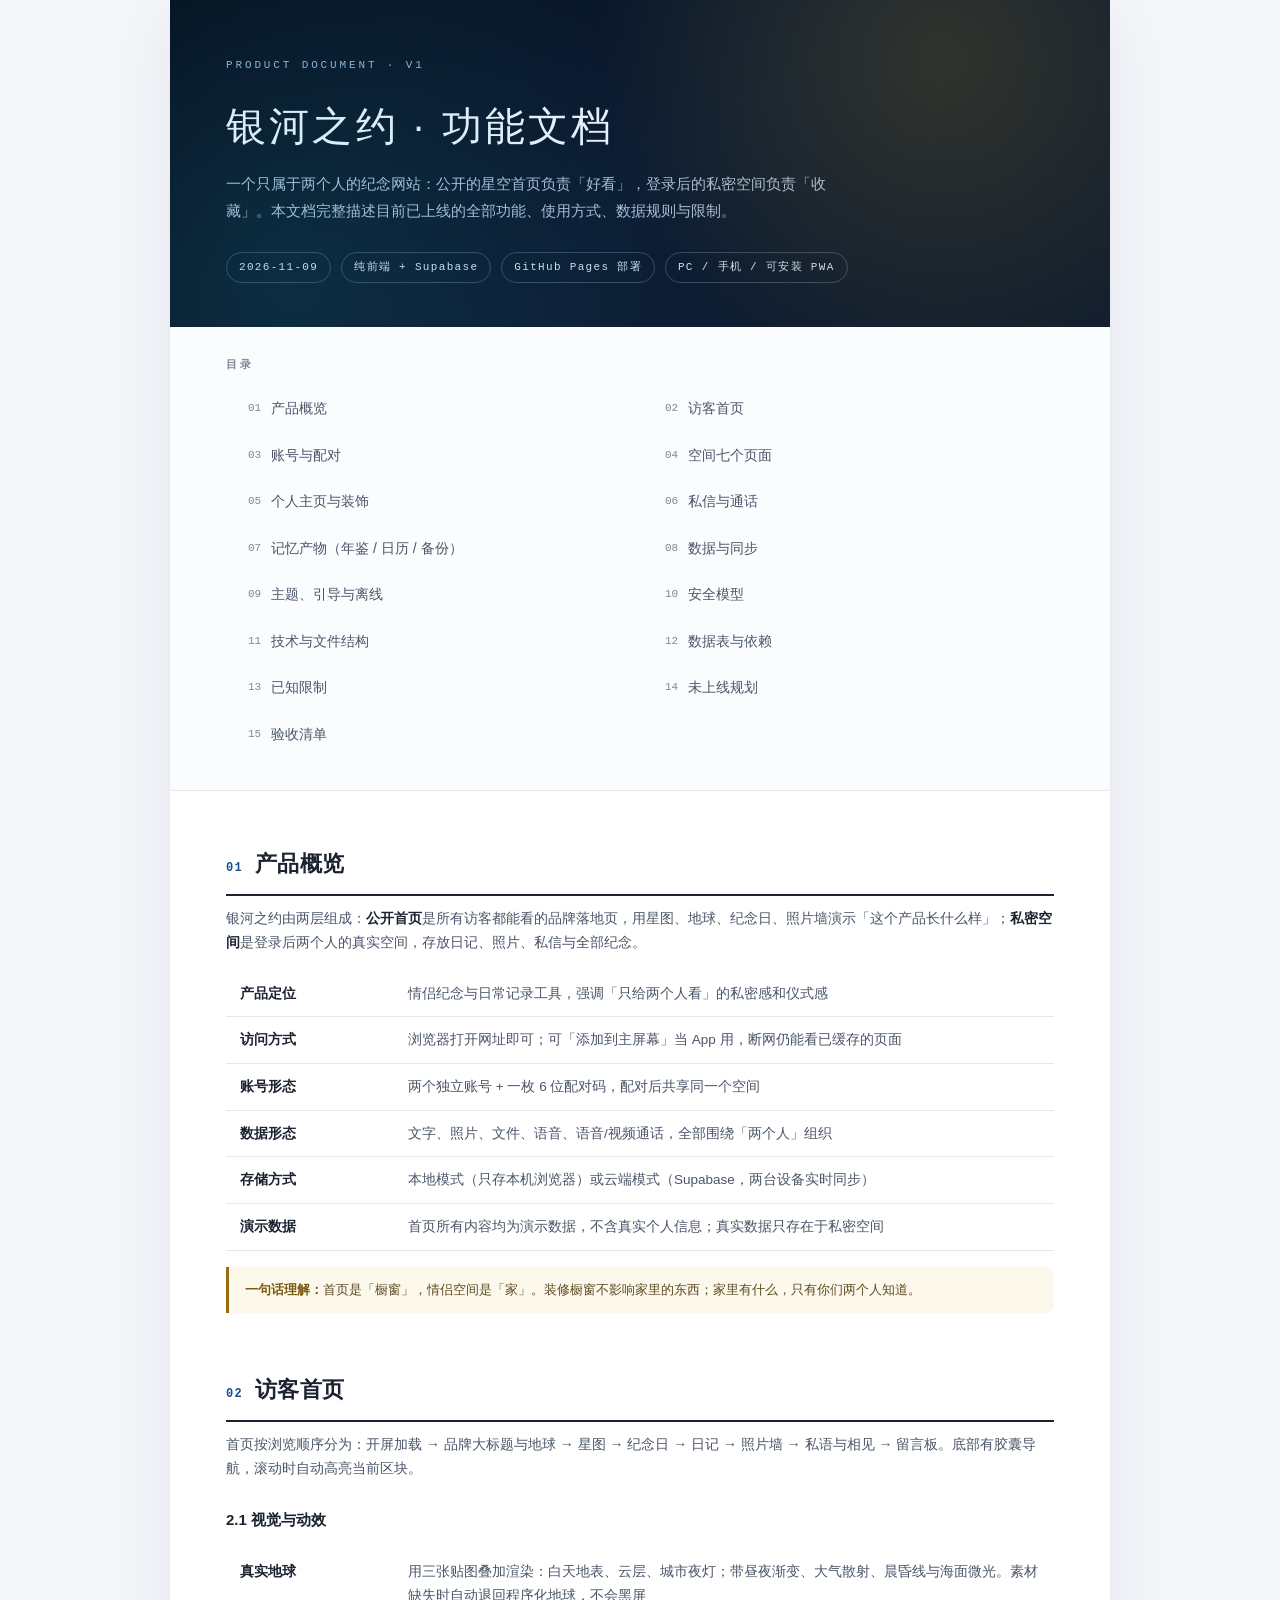
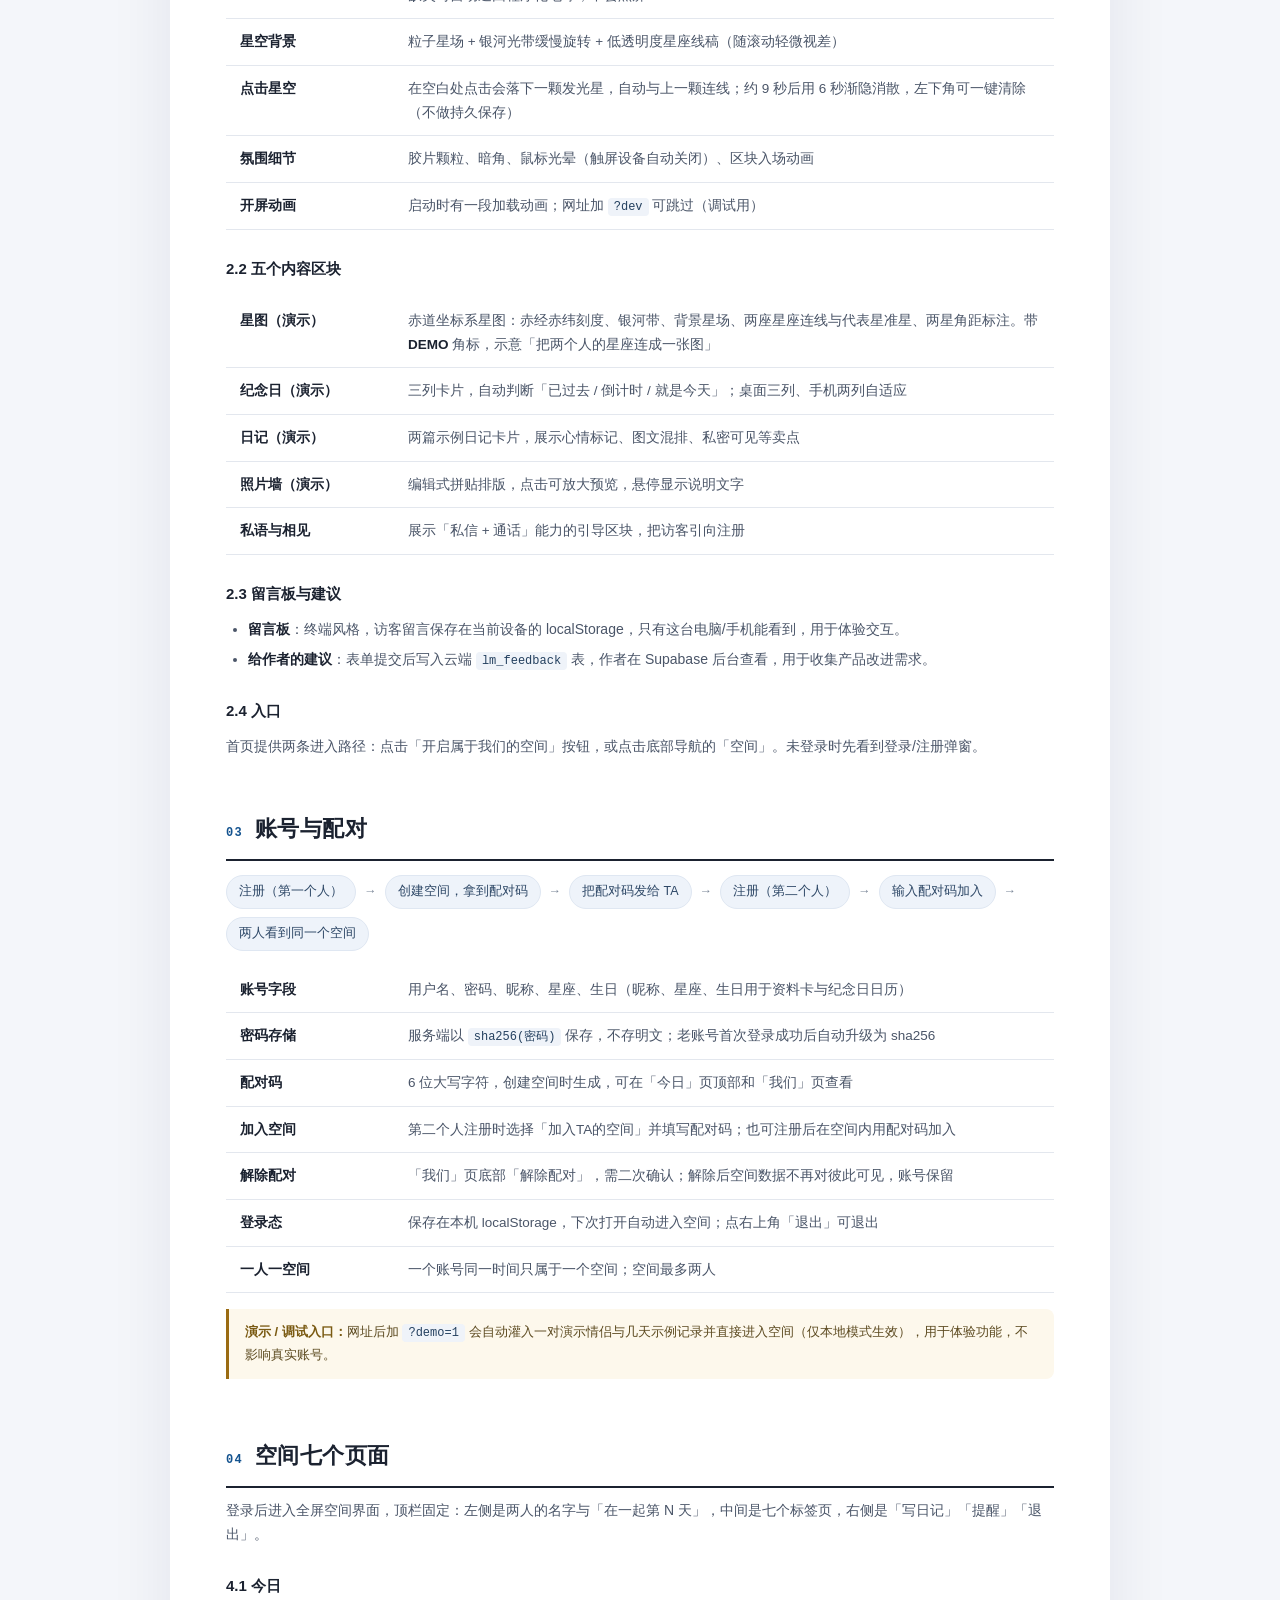
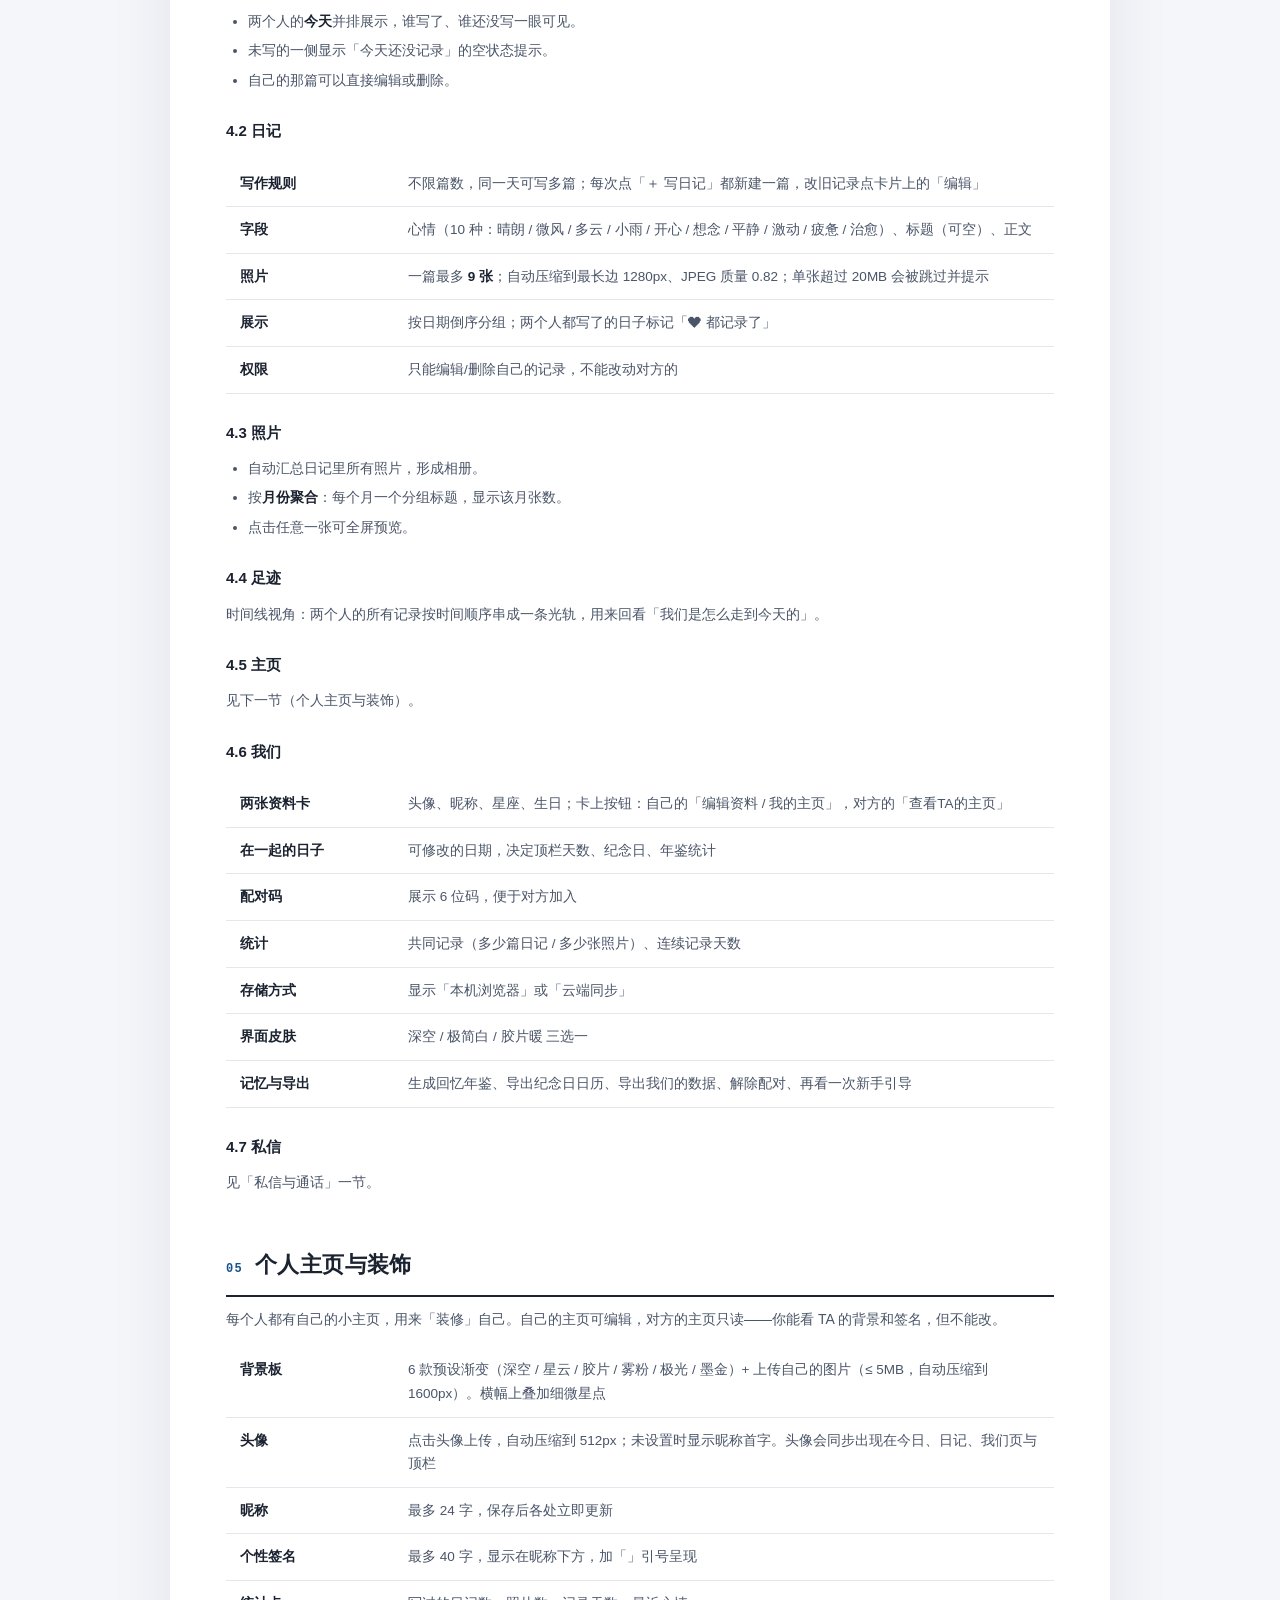
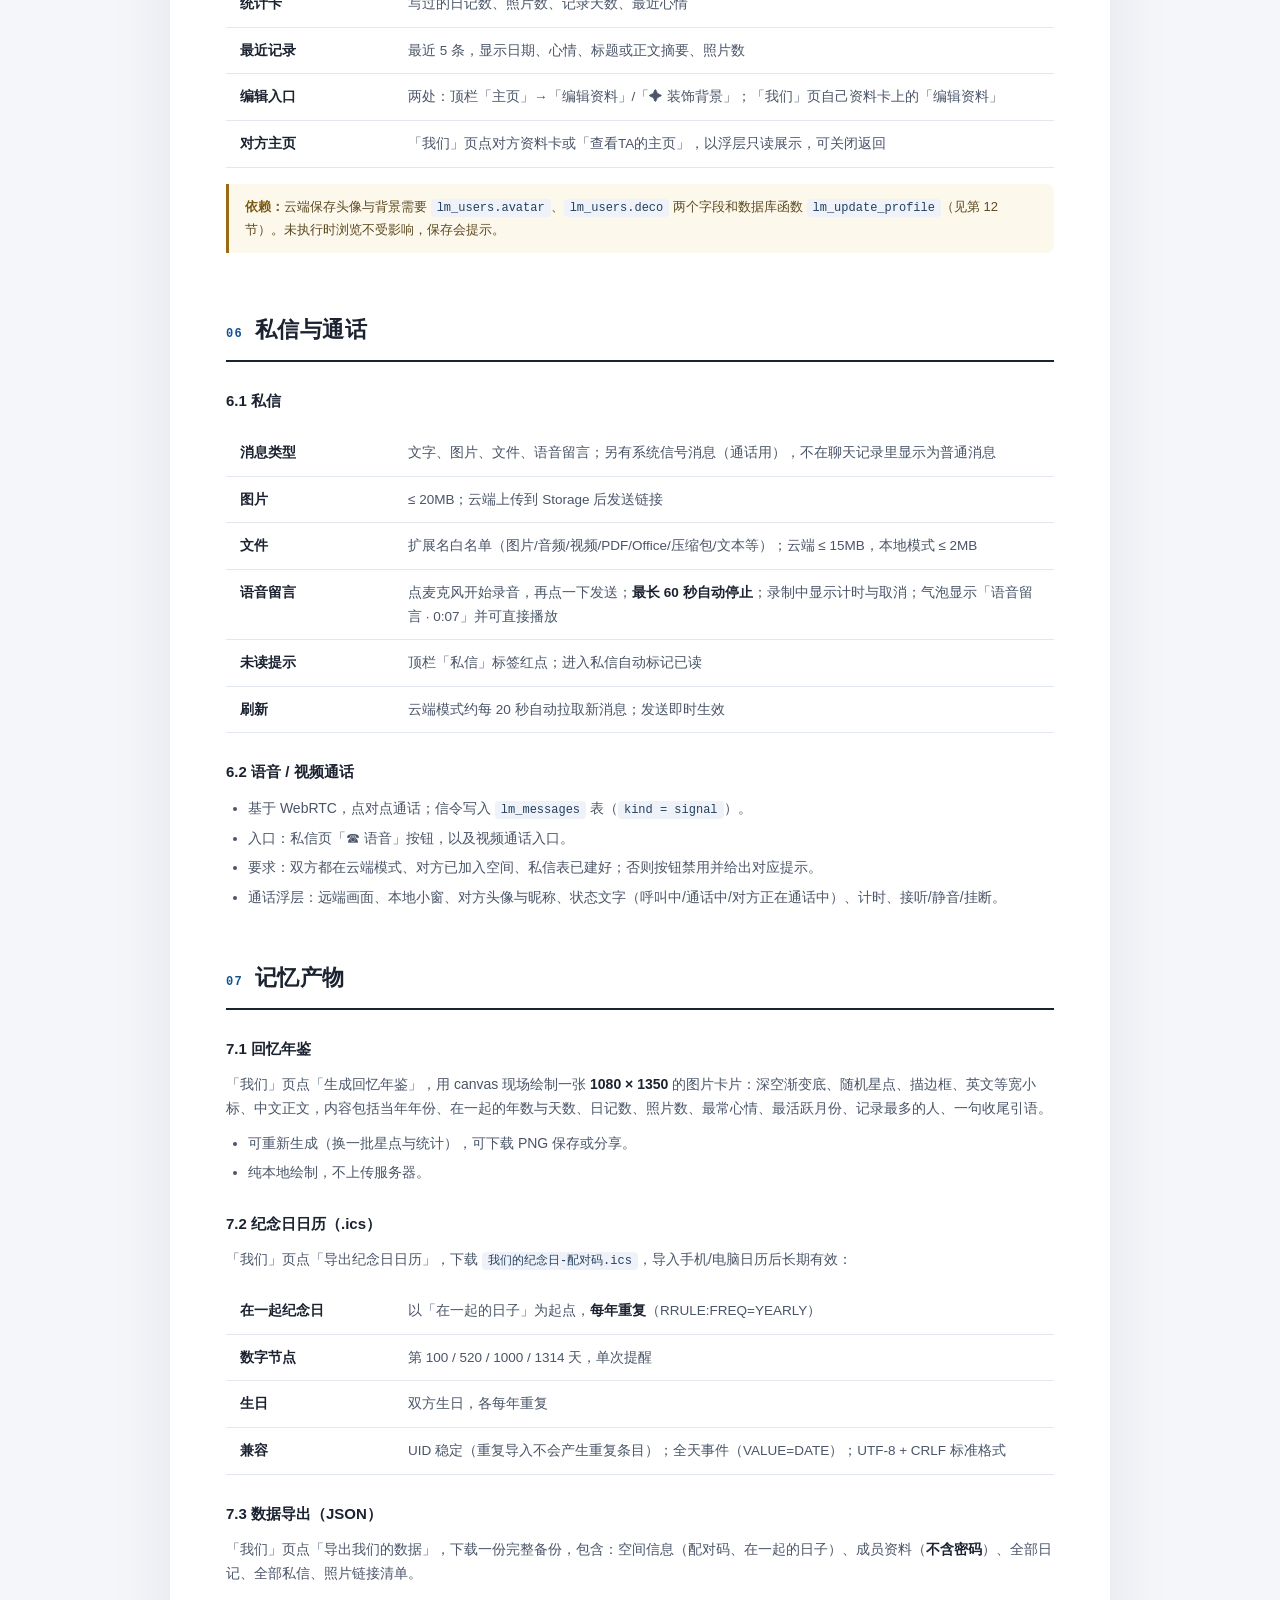
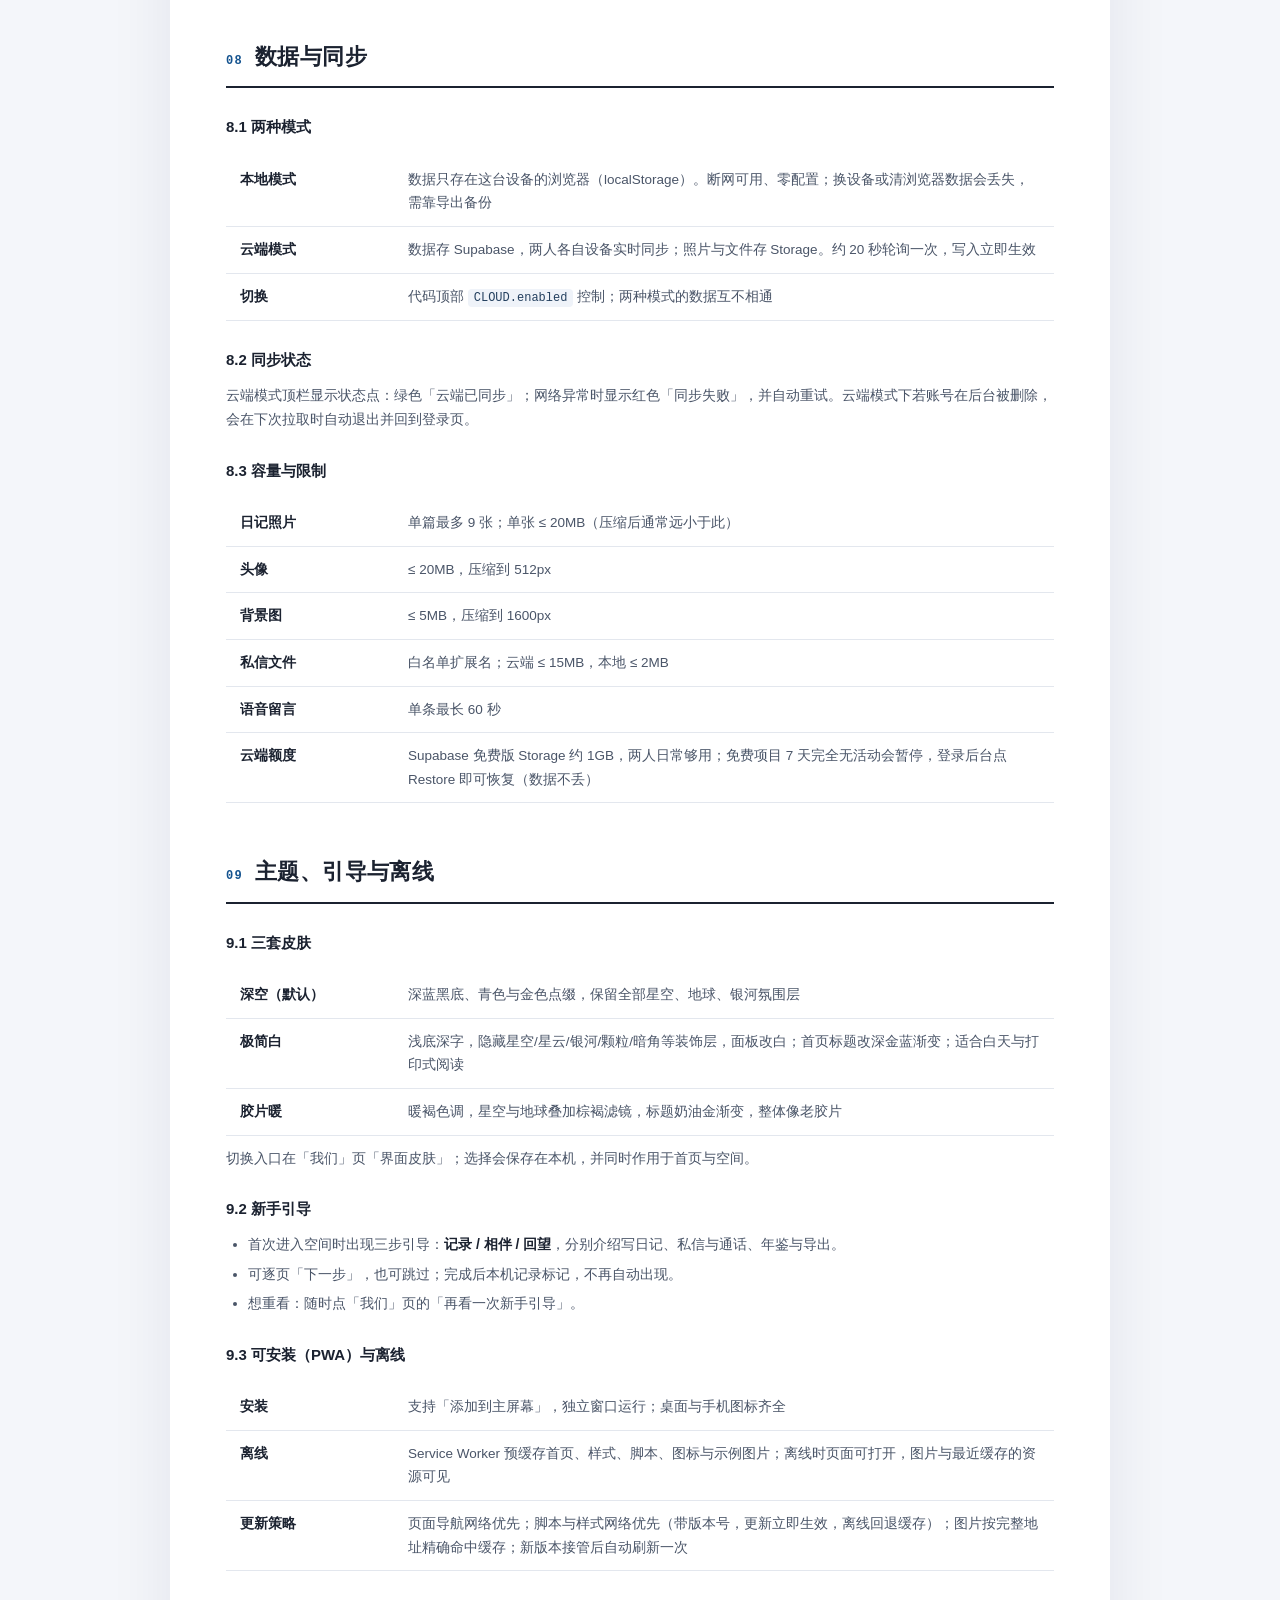
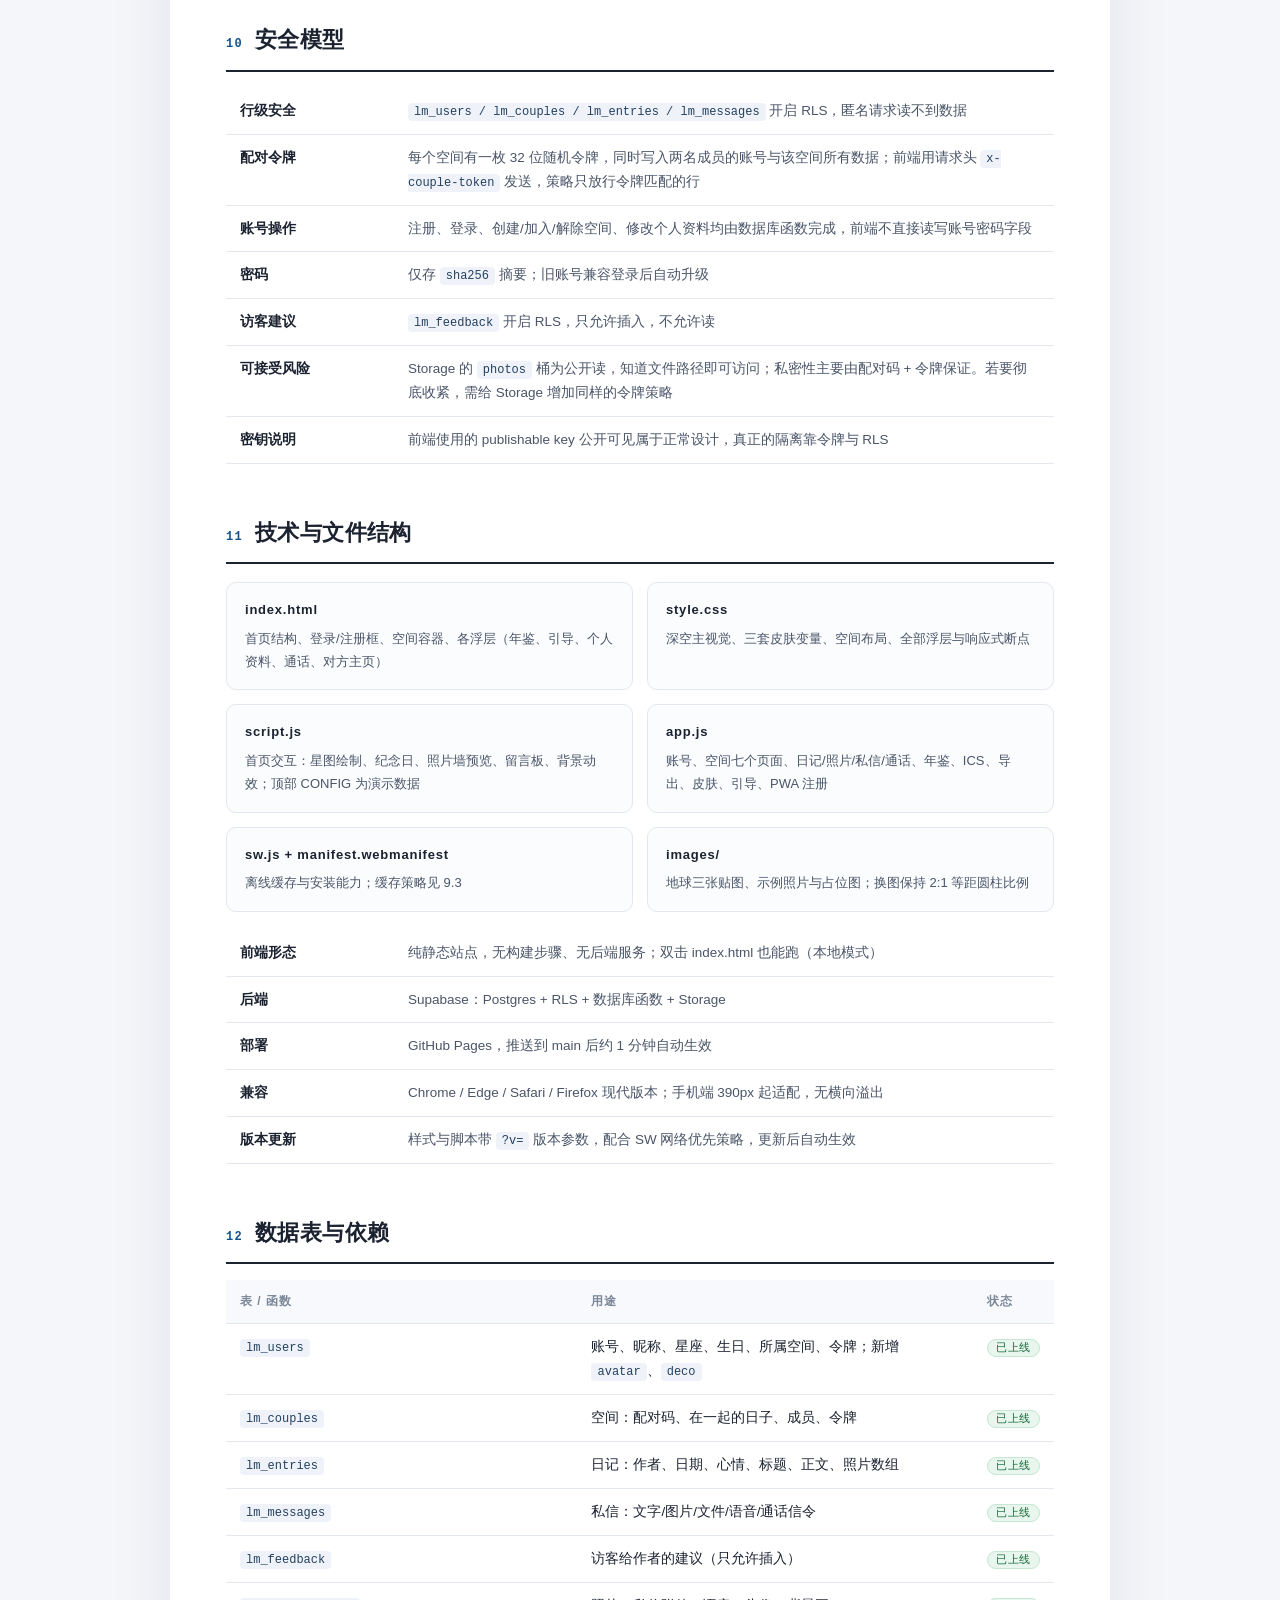
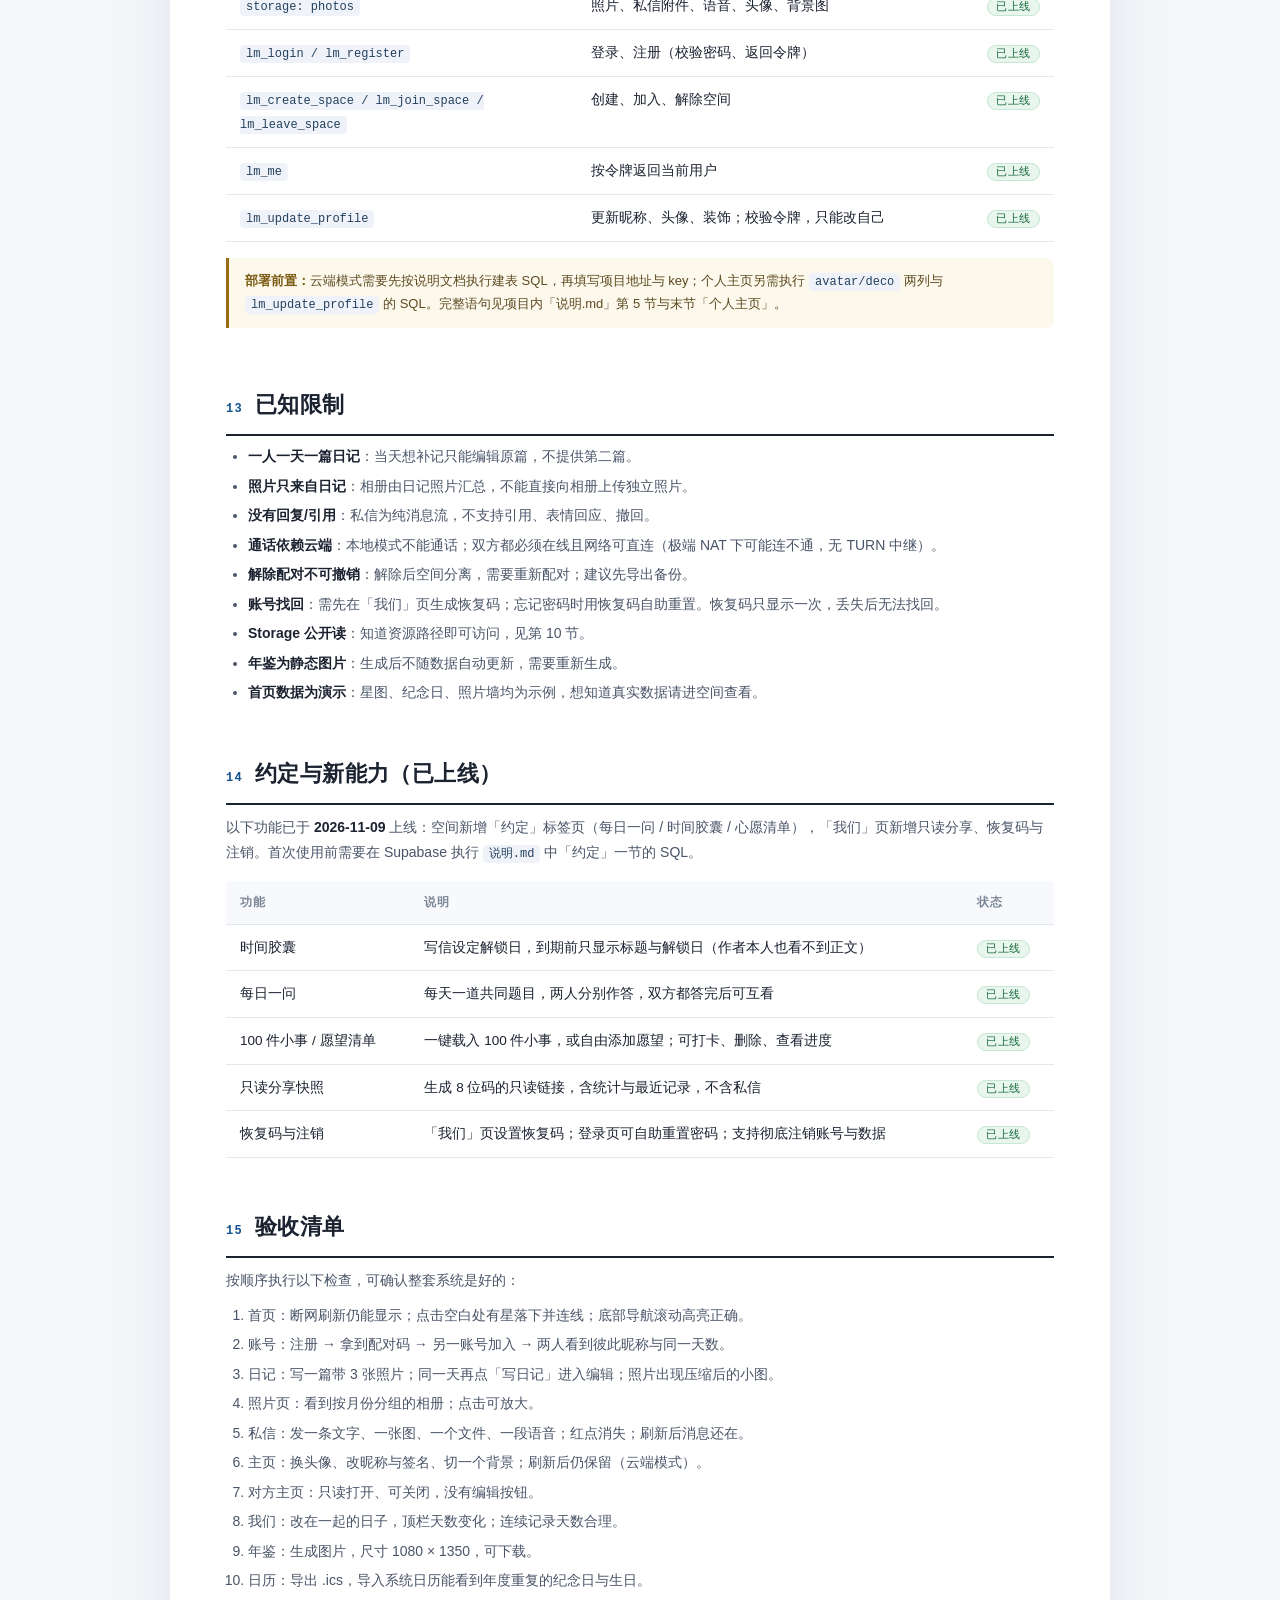
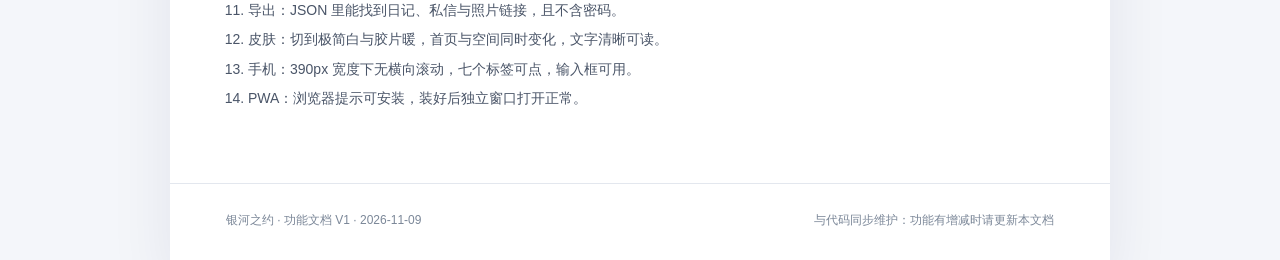
==== commit f5ab7f02: "feat: unlimited diary entries per day; top write button always creates new entry" ====
--- a/银河之约-功能文档.html
+++ b/银河之约-功能文档.html
@@ -212,7 +212,7 @@
 
   <h3>4.2 日记</h3>
   <table>
-    <tr><td class="k">写作规则</td><td class="v">每人每天一篇；当天再次点「＋ 写日记」会打开已写的那篇继续修改</td></tr>
+    <tr><td class="k">写作规则</td><td class="v">不限篇数，同一天可写多篇；每次点「＋ 写日记」都新建一篇，改旧记录点卡片上的「编辑」</td></tr>
     <tr><td class="k">字段</td><td class="v">心情（10 种：晴朗 / 微风 / 多云 / 小雨 / 开心 / 想念 / 平静 / 激动 / 疲惫 / 治愈）、标题（可空）、正文</td></tr>
     <tr><td class="k">照片</td><td class="v">一篇最多 <strong>9 张</strong>；自动压缩到最长边 1280px、JPEG 质量 0.82；单张超过 20MB 会被跳过并提示</td></tr>
     <tr><td class="k">展示</td><td class="v">按日期倒序分组；两个人都写了的日子标记「❤ 都记录了」</td></tr>
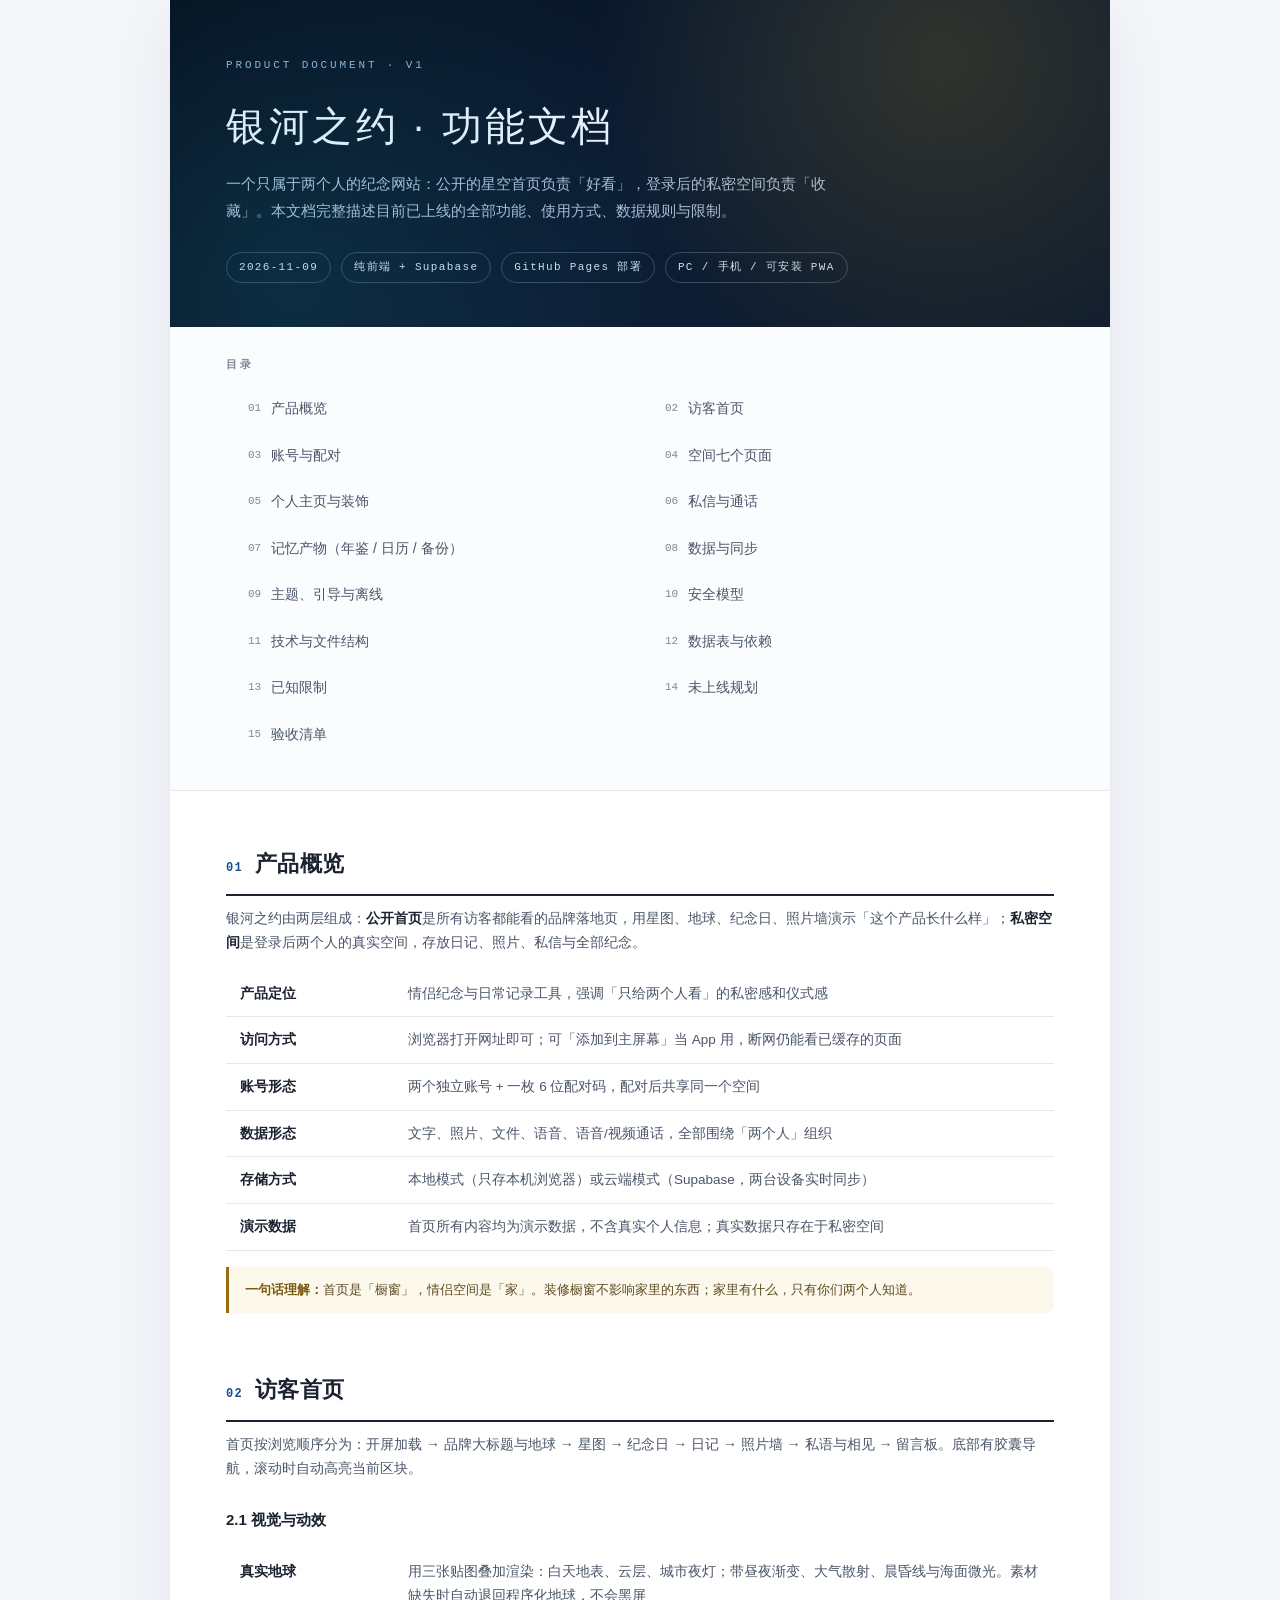
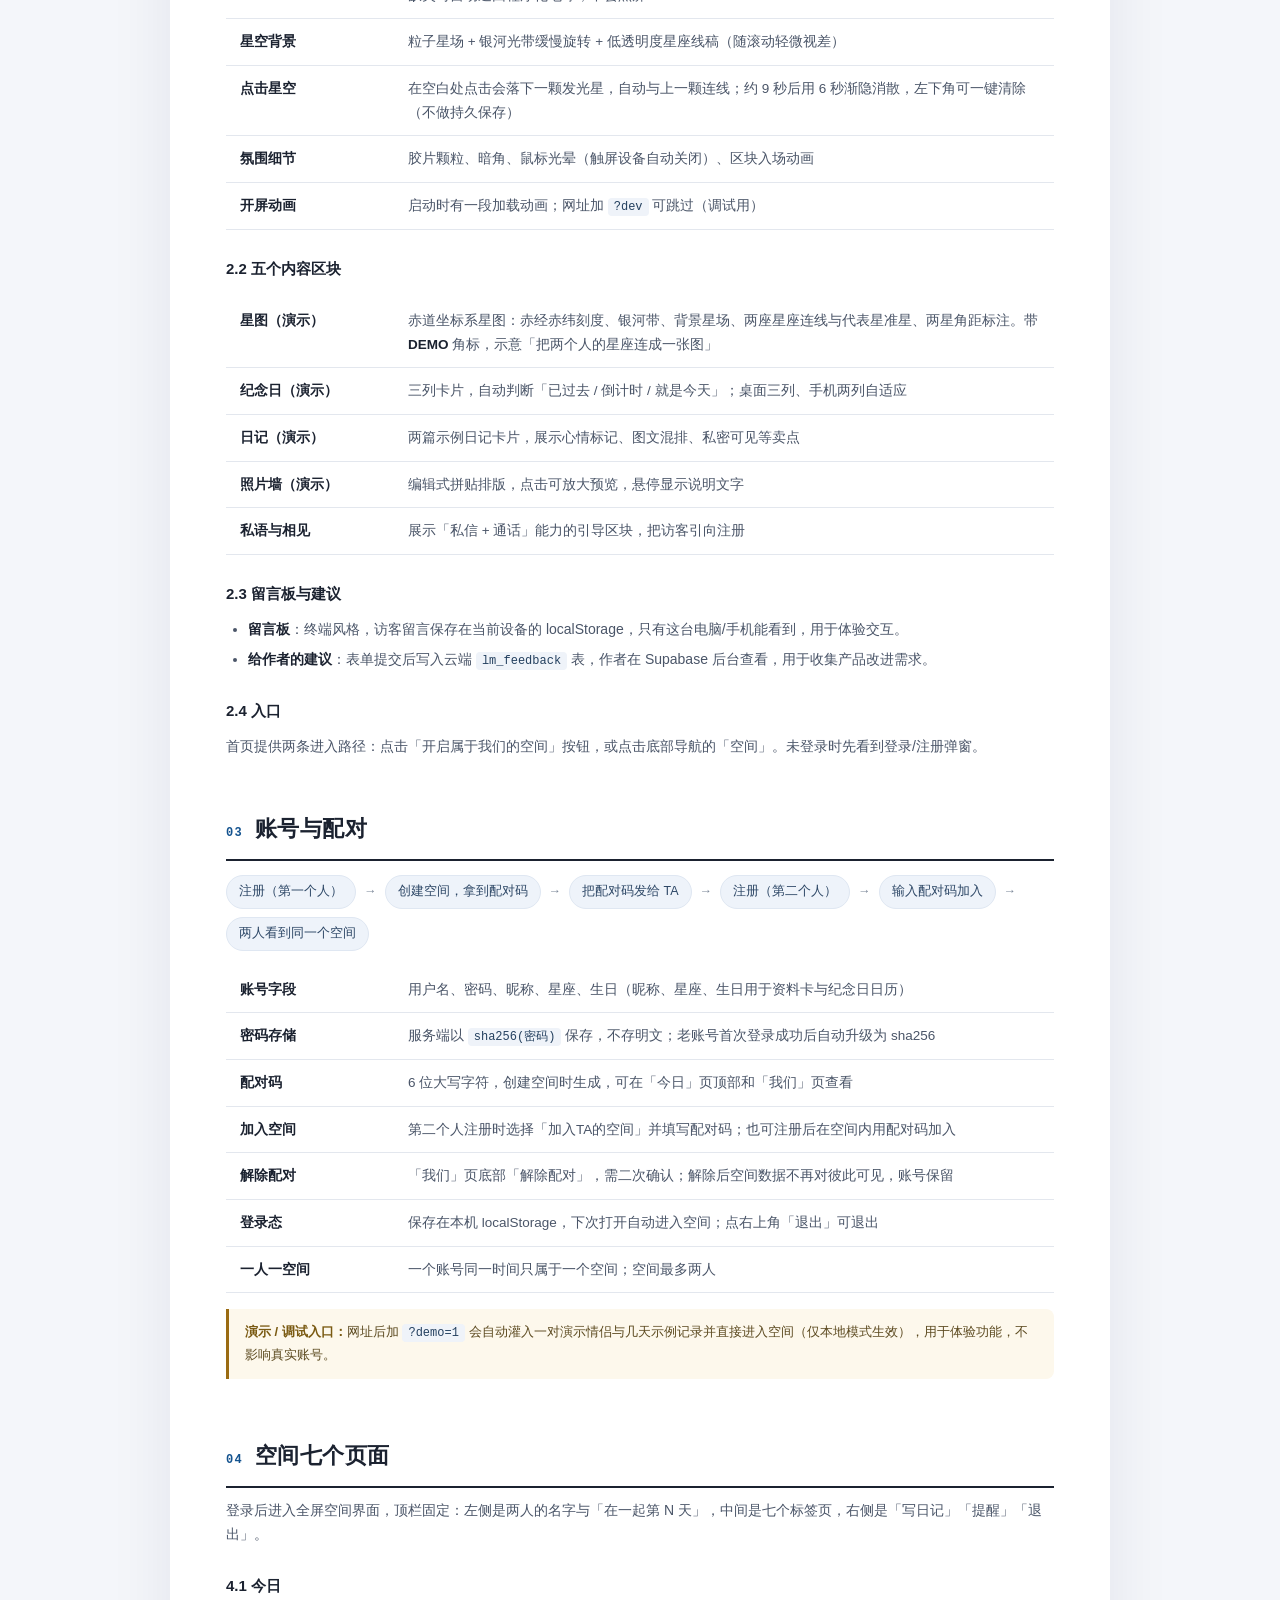
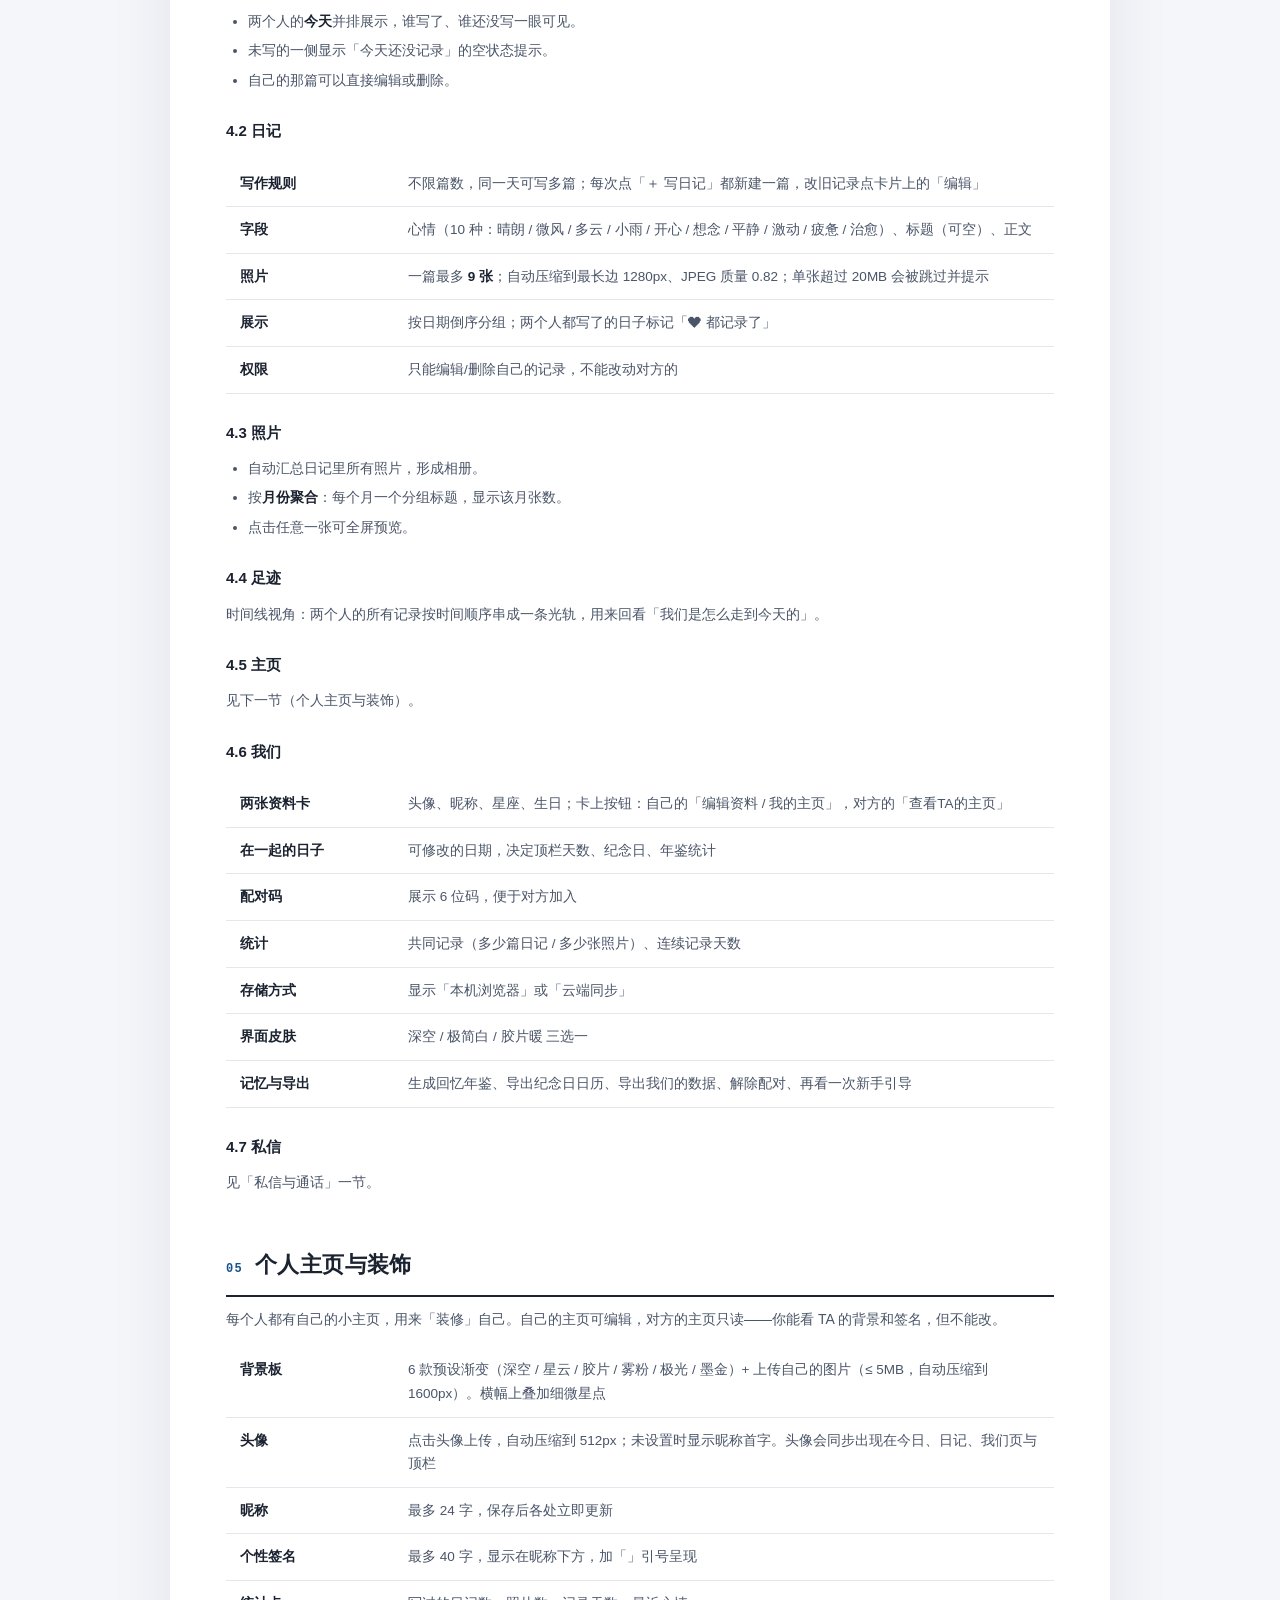
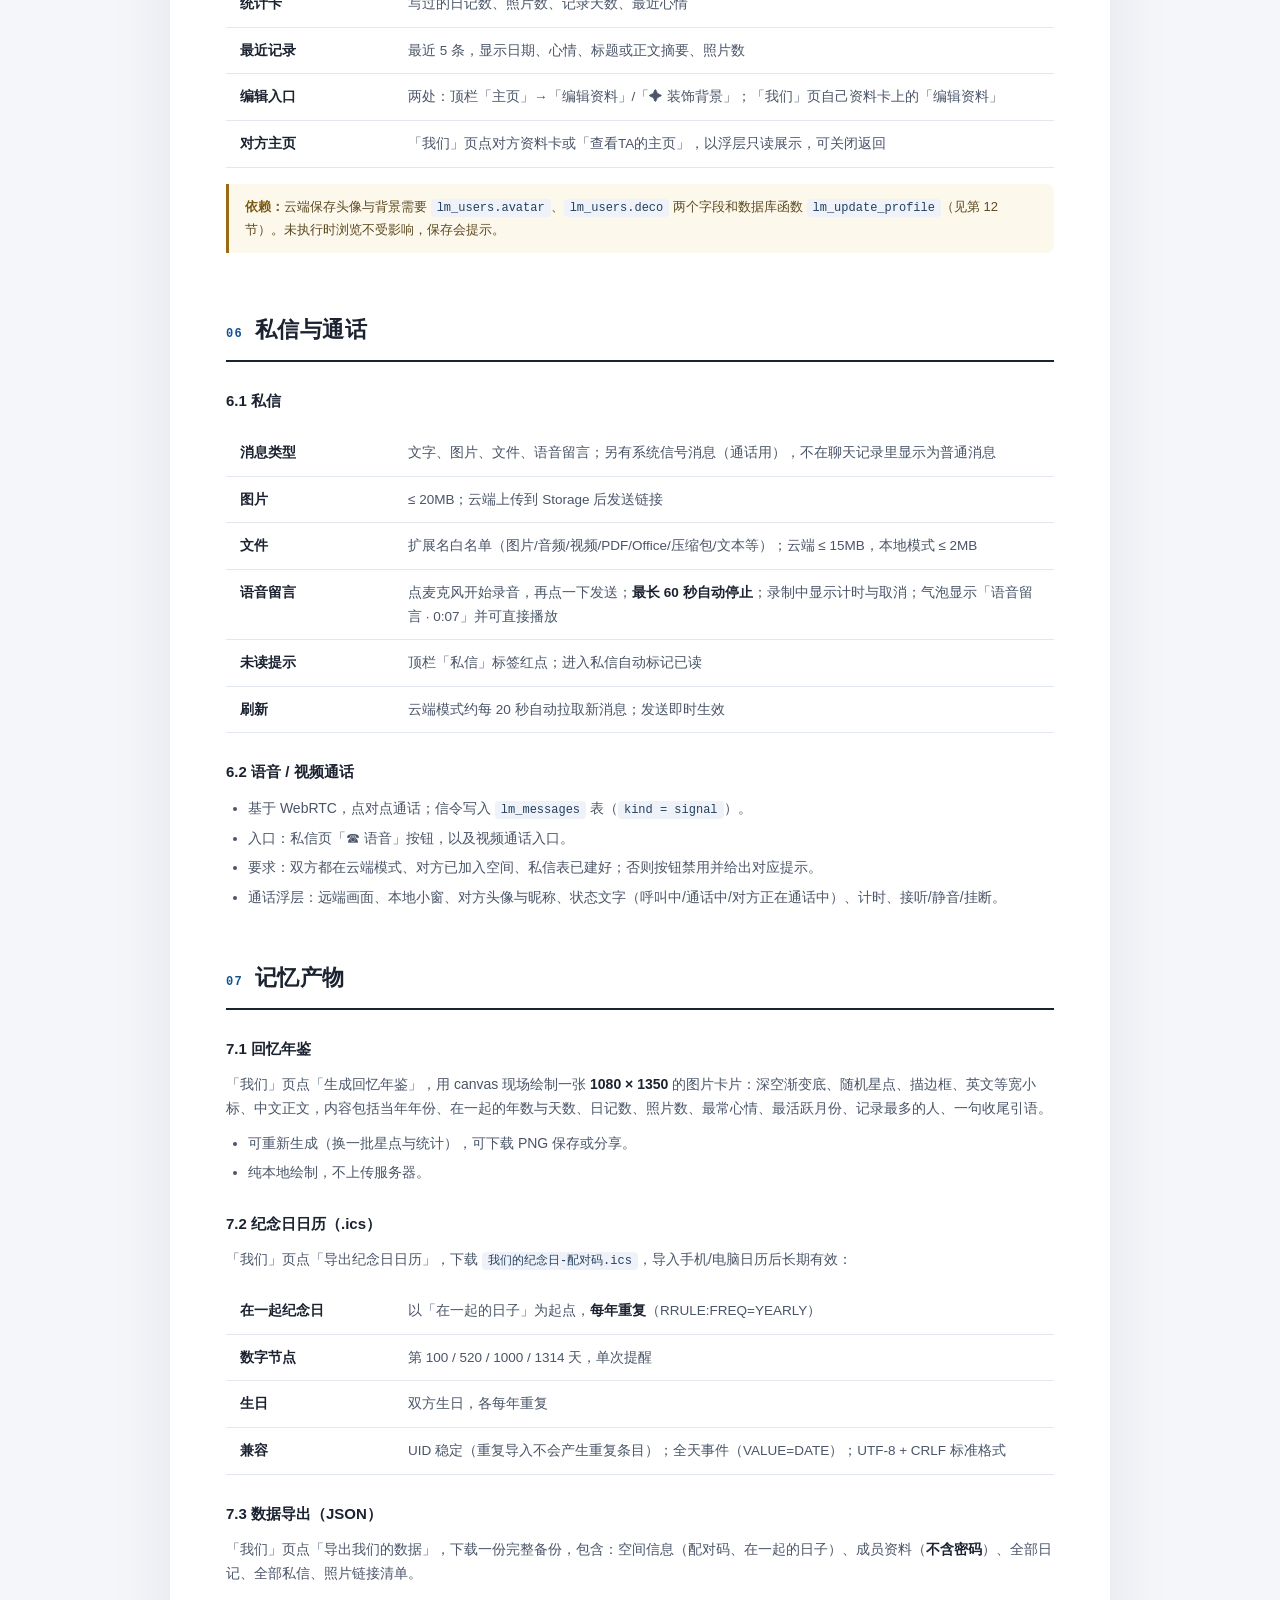
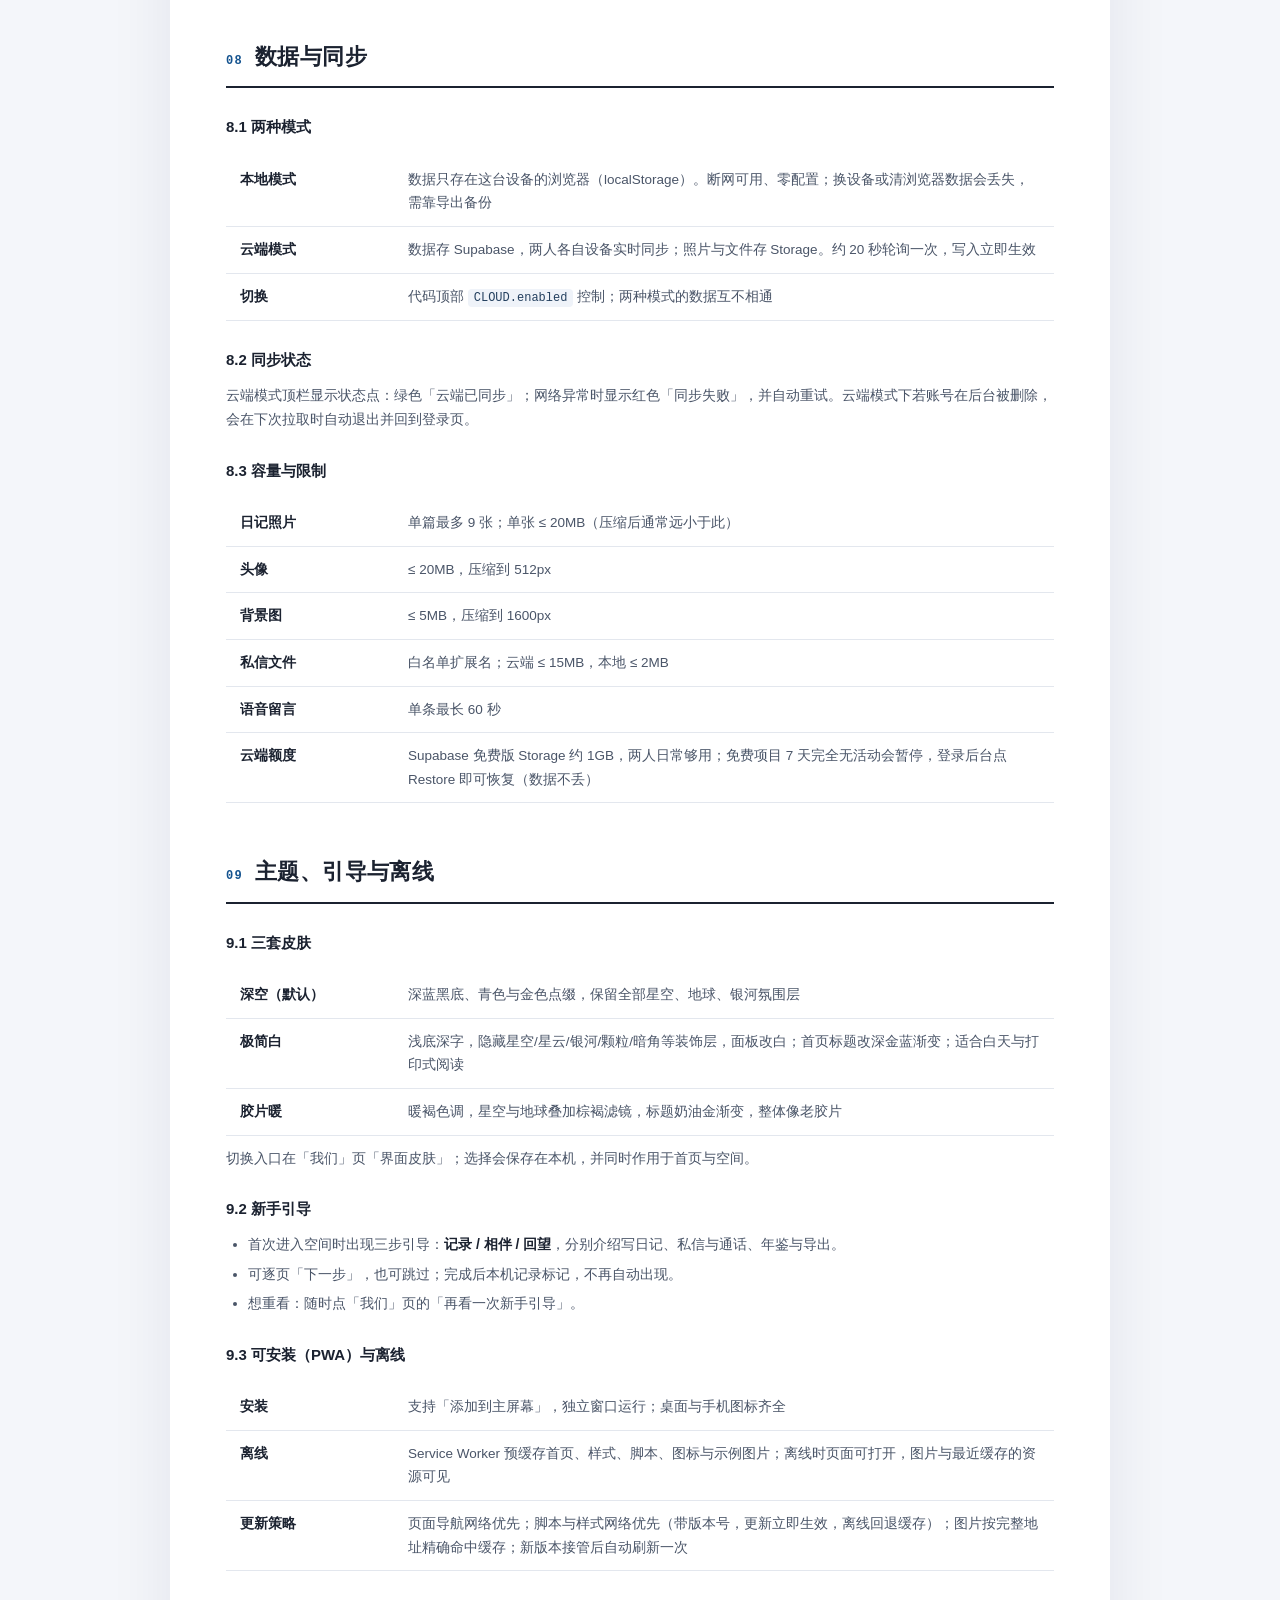
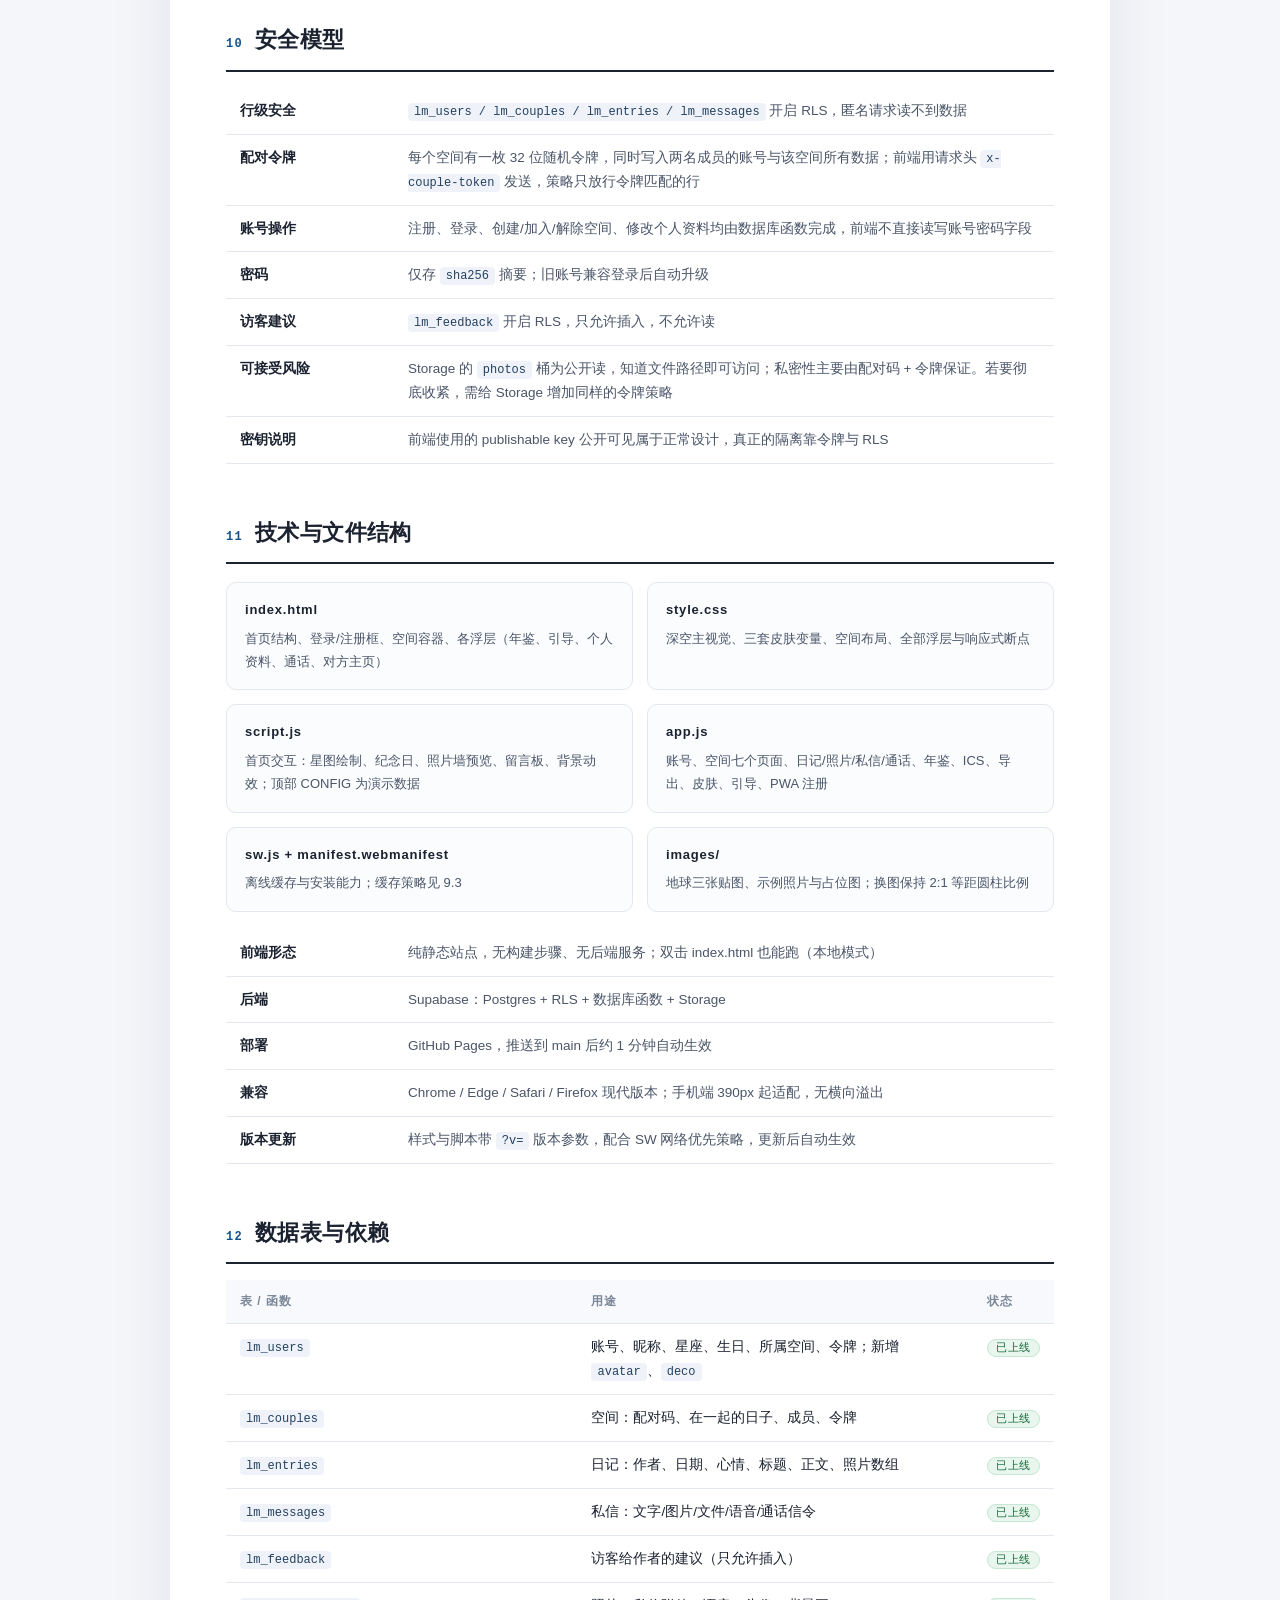
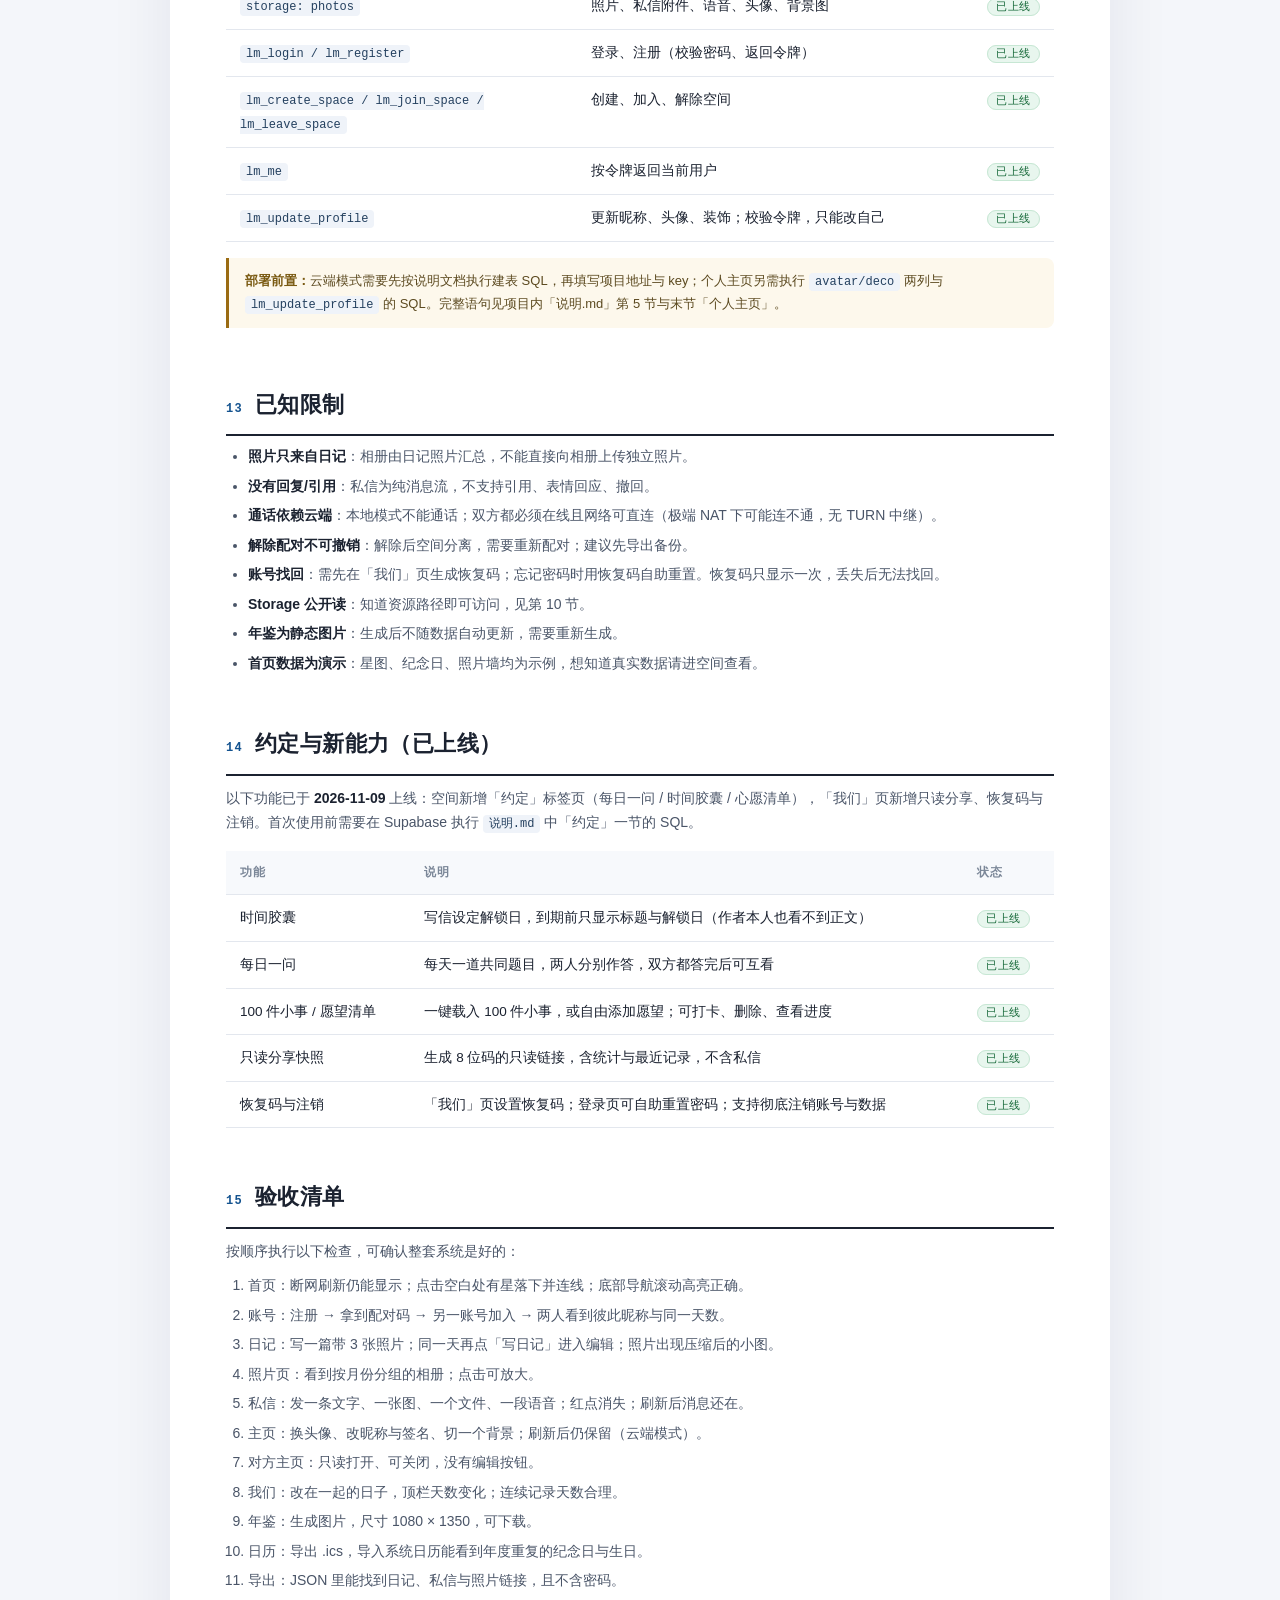
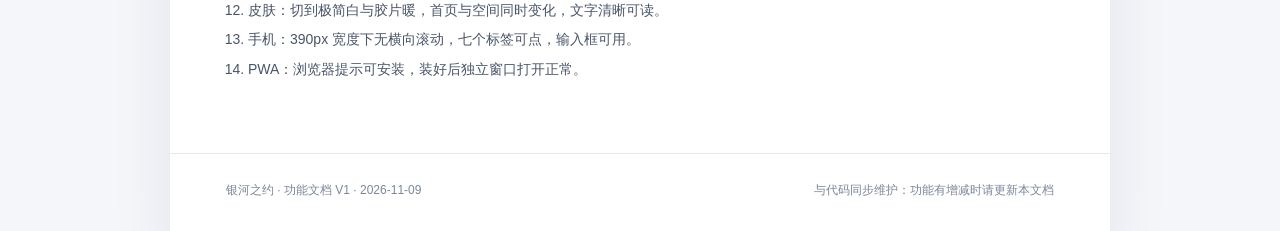
==== commit 380c1b42: "docs: remove obsolete "one entry per day" limit" ====
--- a/银河之约-功能文档.html
+++ b/银河之约-功能文档.html
@@ -419,7 +419,6 @@
 <section id="a13">
   <h2><span class="no">13</span>已知限制</h2>
   <ul>
-    <li><strong>一人一天一篇日记</strong>：当天想补记只能编辑原篇，不提供第二篇。</li>
     <li><strong>照片只来自日记</strong>：相册由日记照片汇总，不能直接向相册上传独立照片。</li>
     <li><strong>没有回复/引用</strong>：私信为纯消息流，不支持引用、表情回应、撤回。</li>
     <li><strong>通话依赖云端</strong>：本地模式不能通话；双方都必须在线且网络可直连（极端 NAT 下可能连不通，无 TURN 中继）。</li>
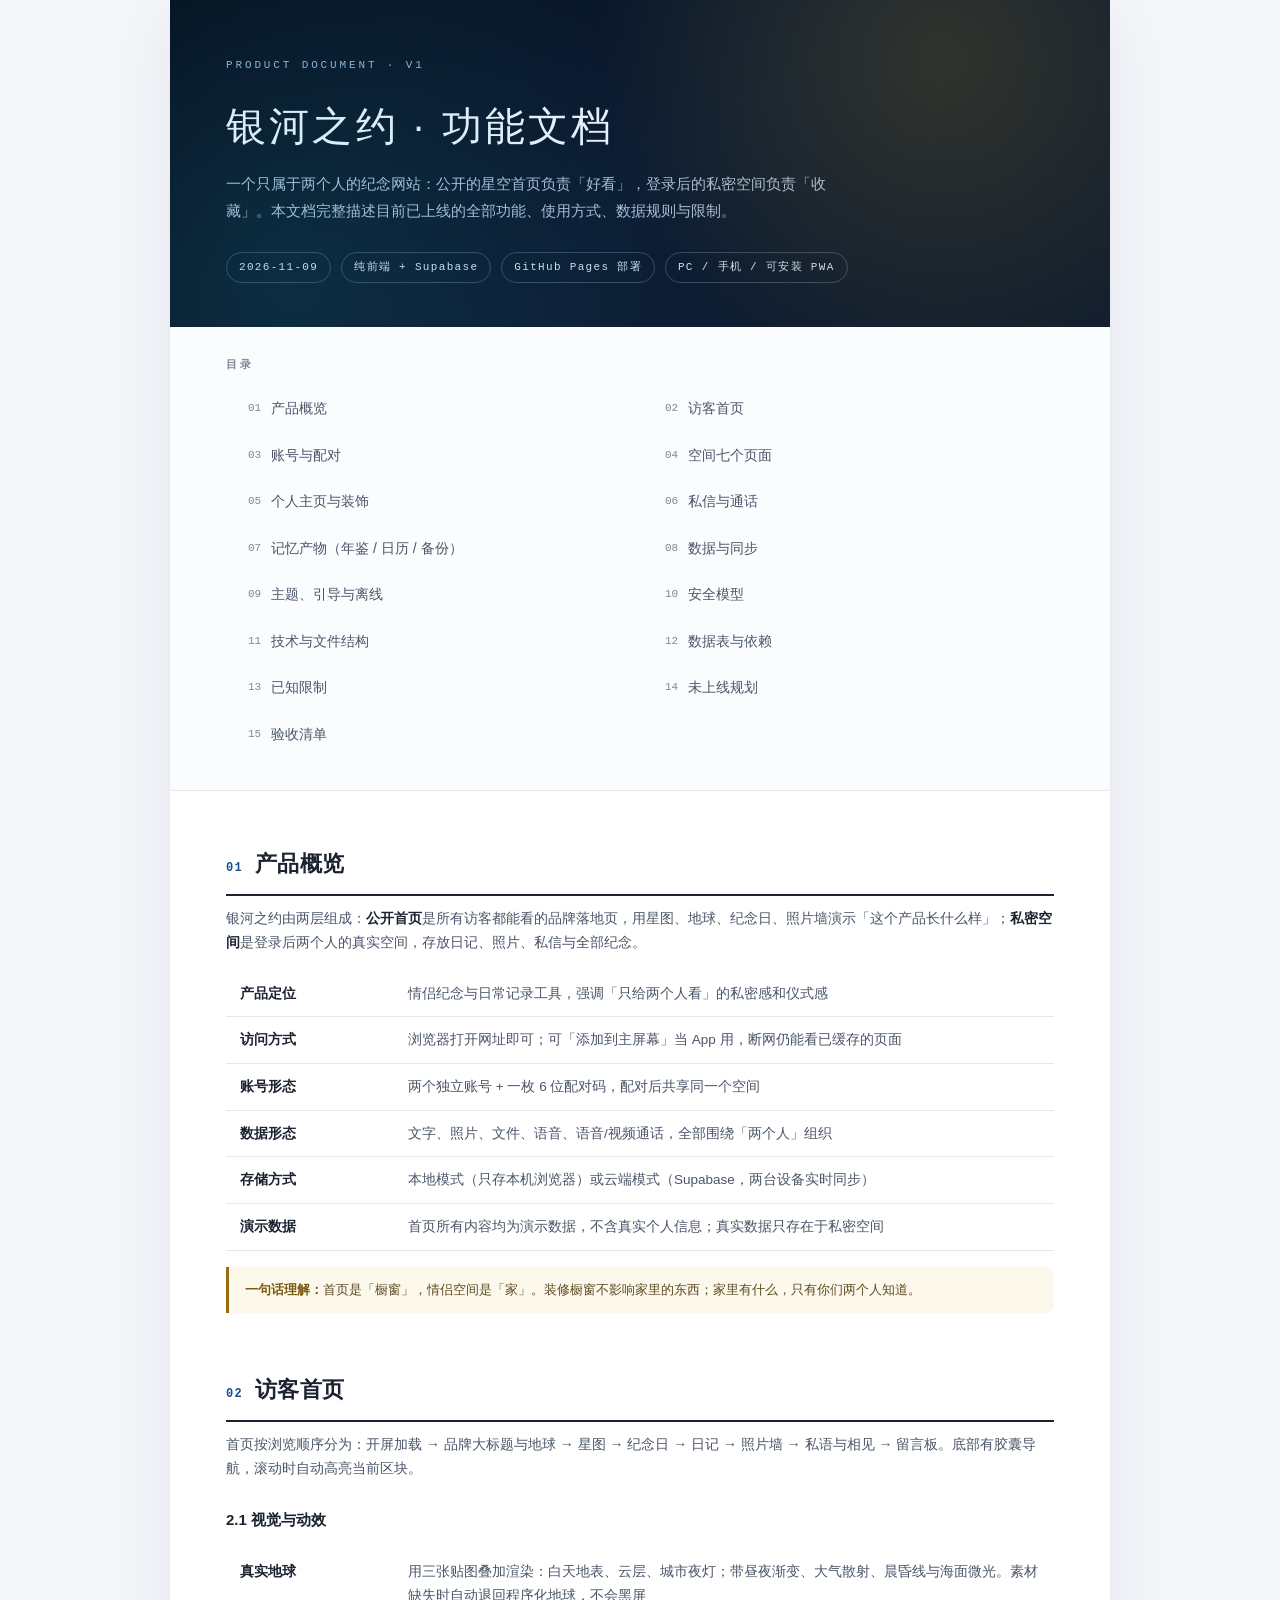
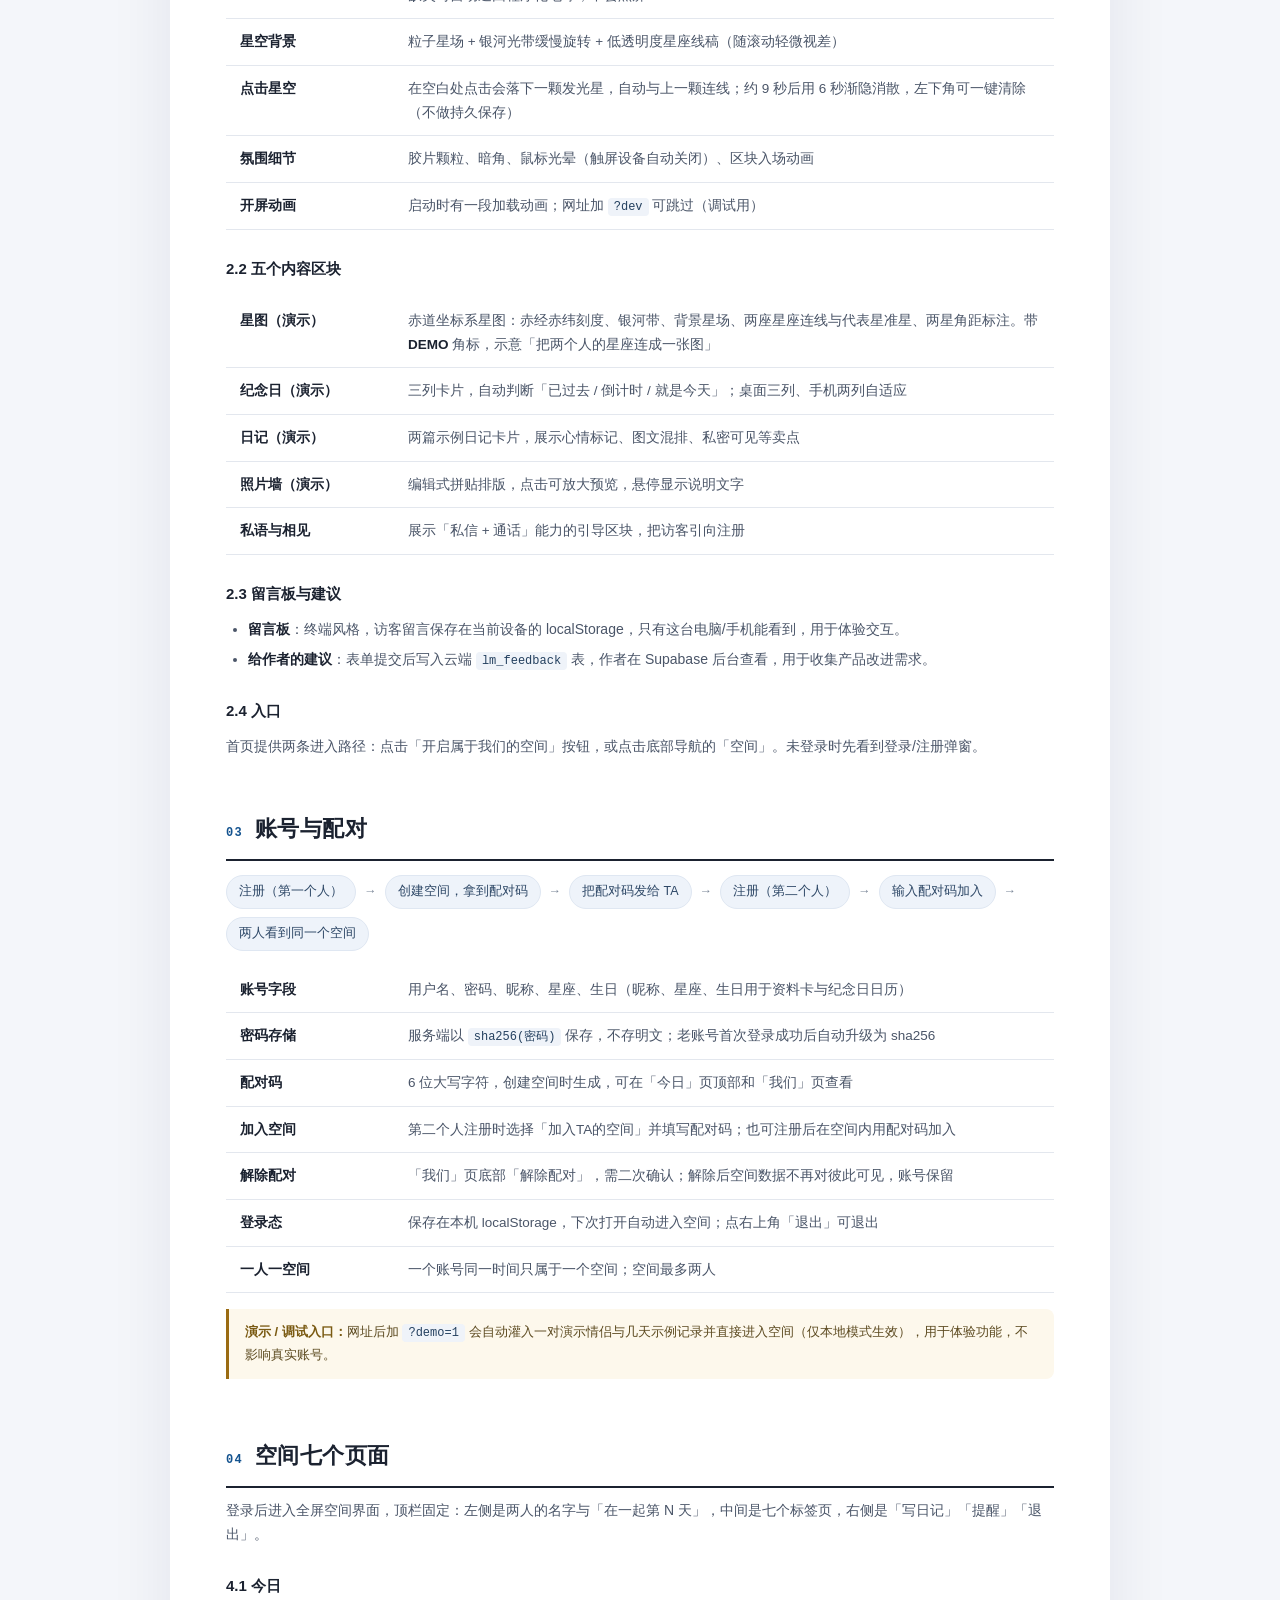
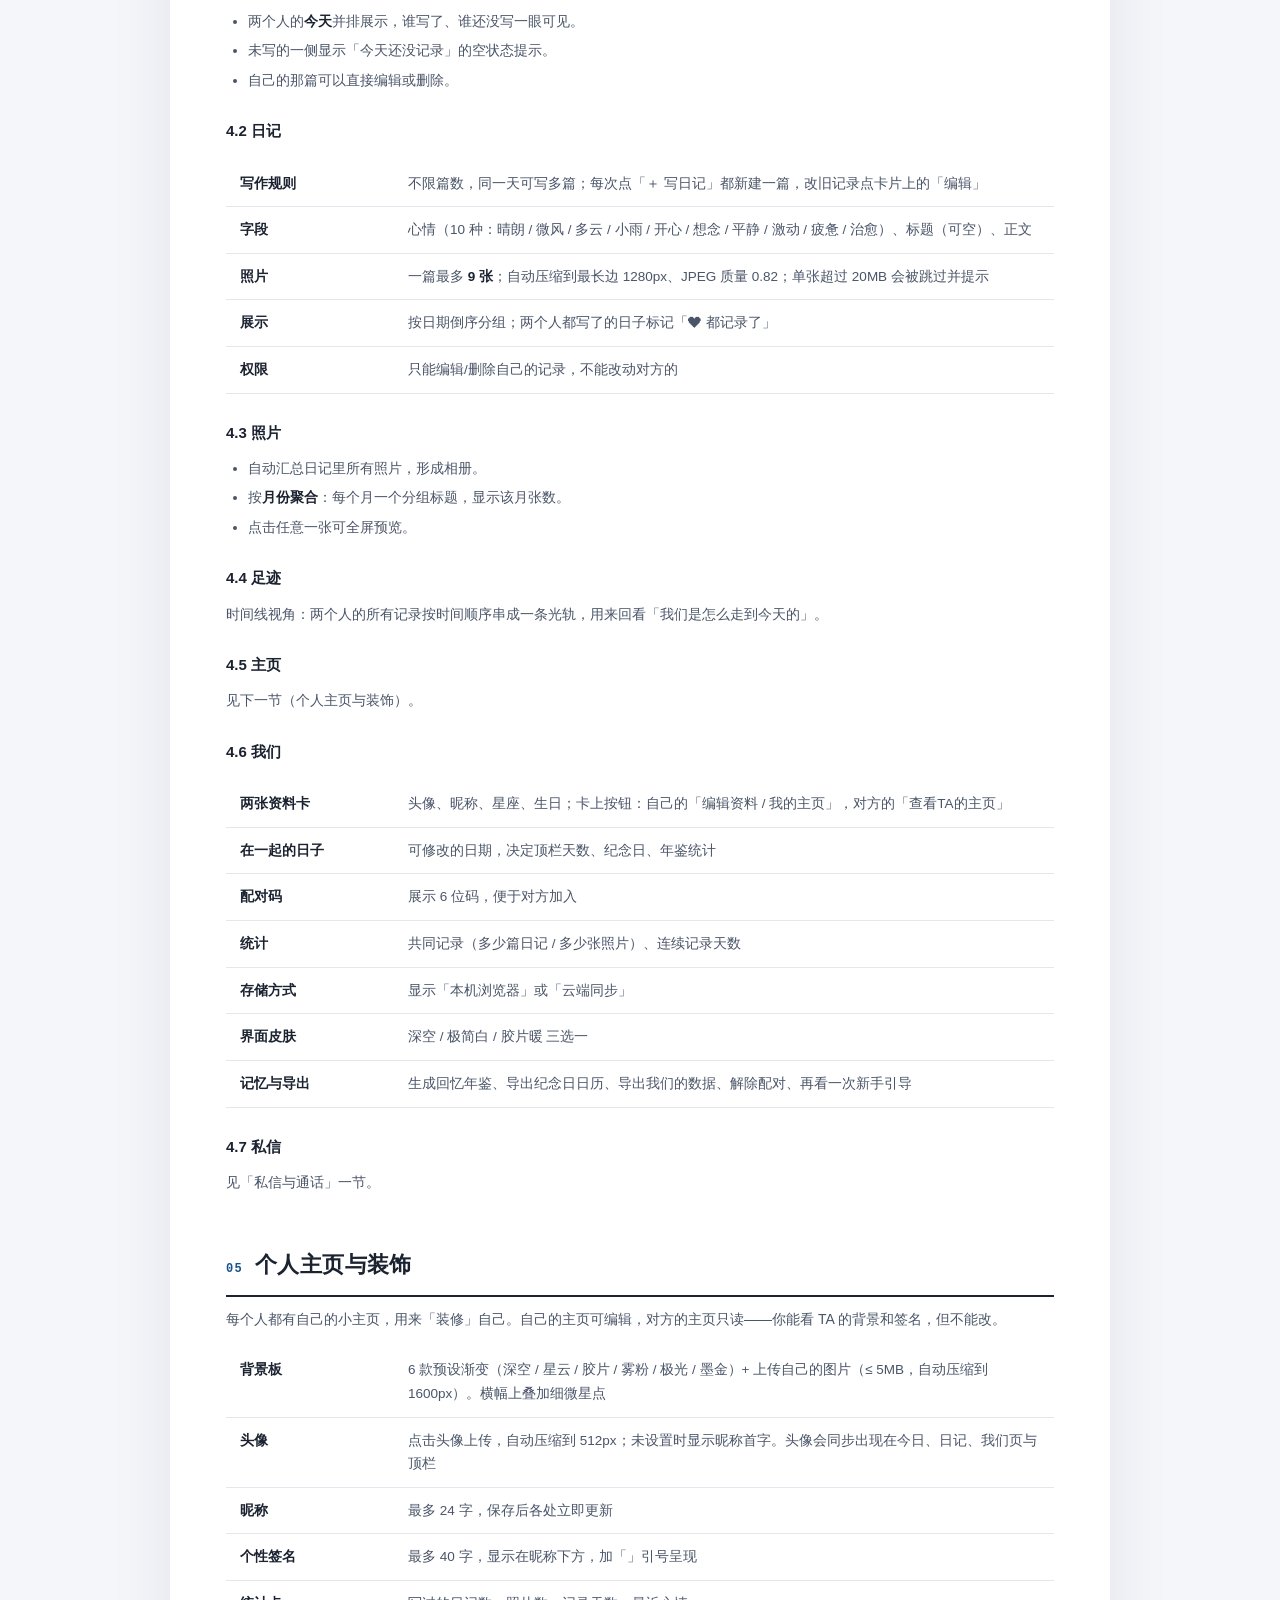
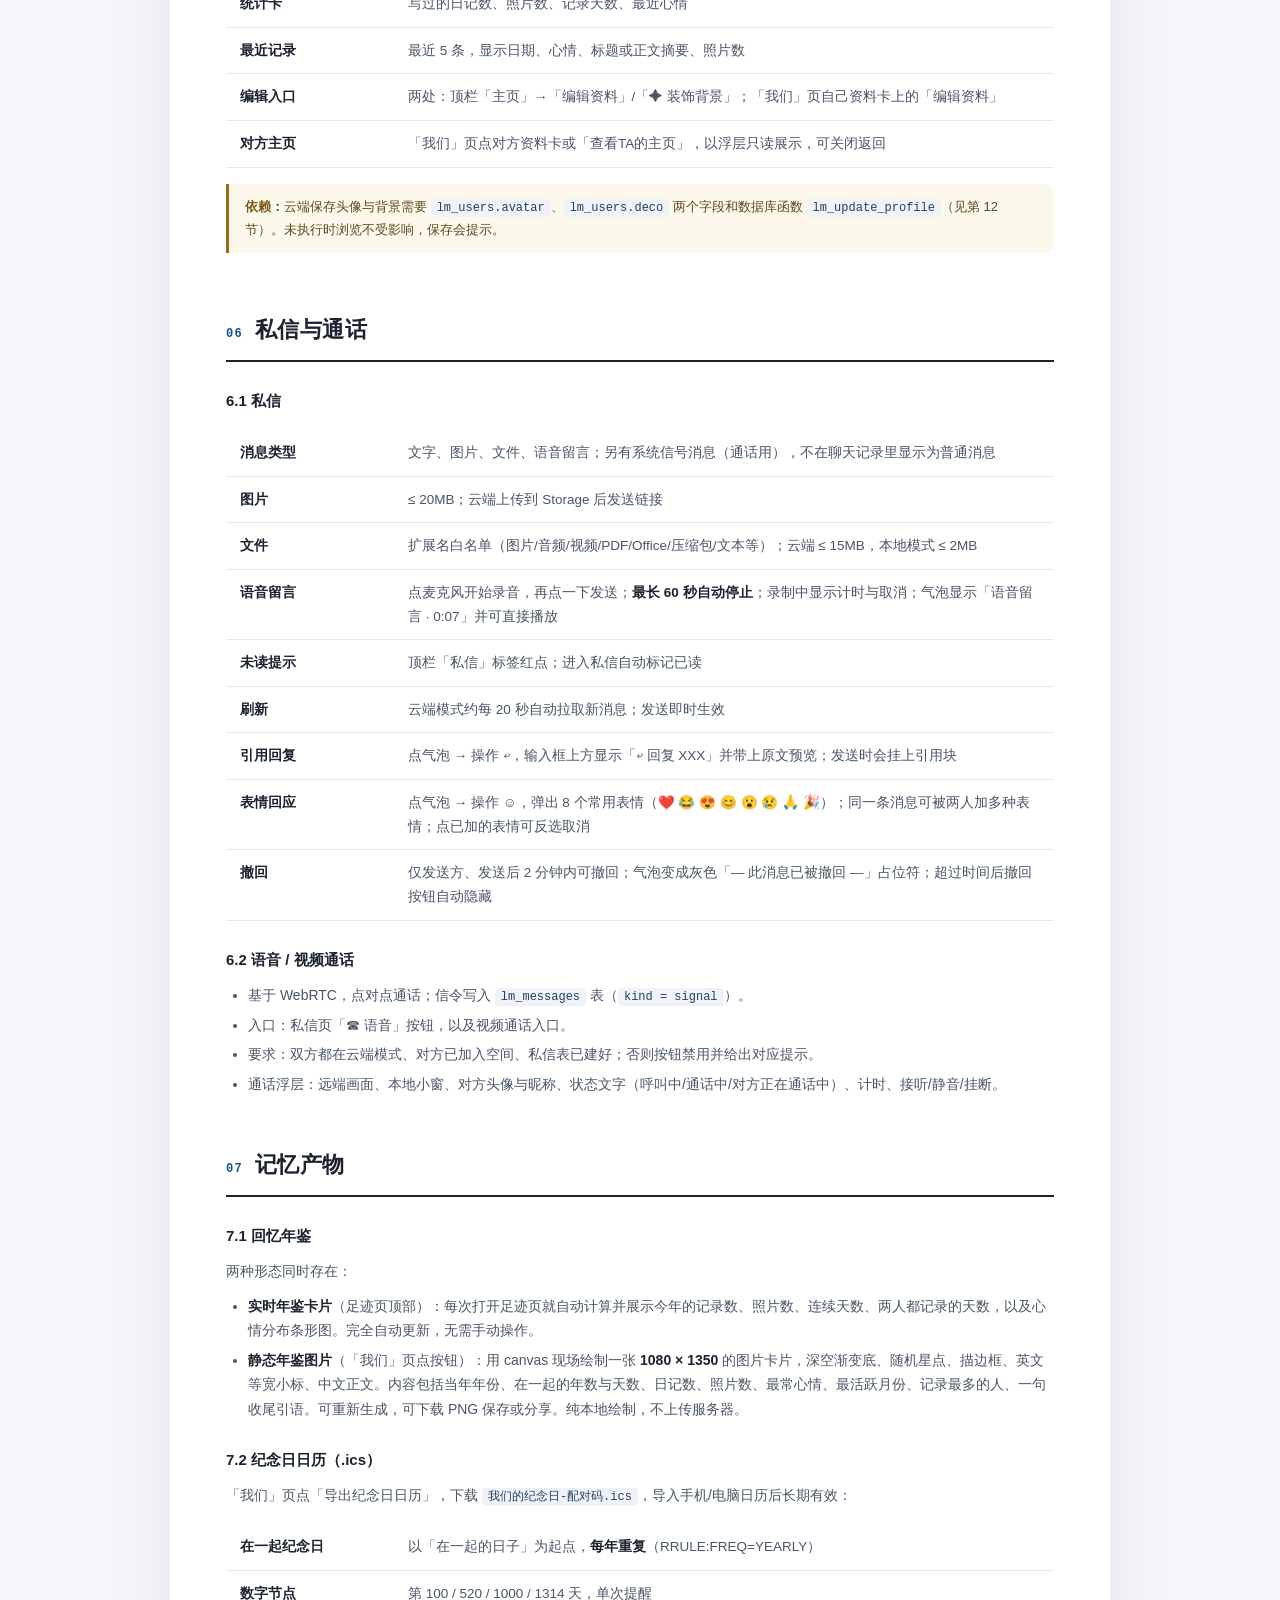
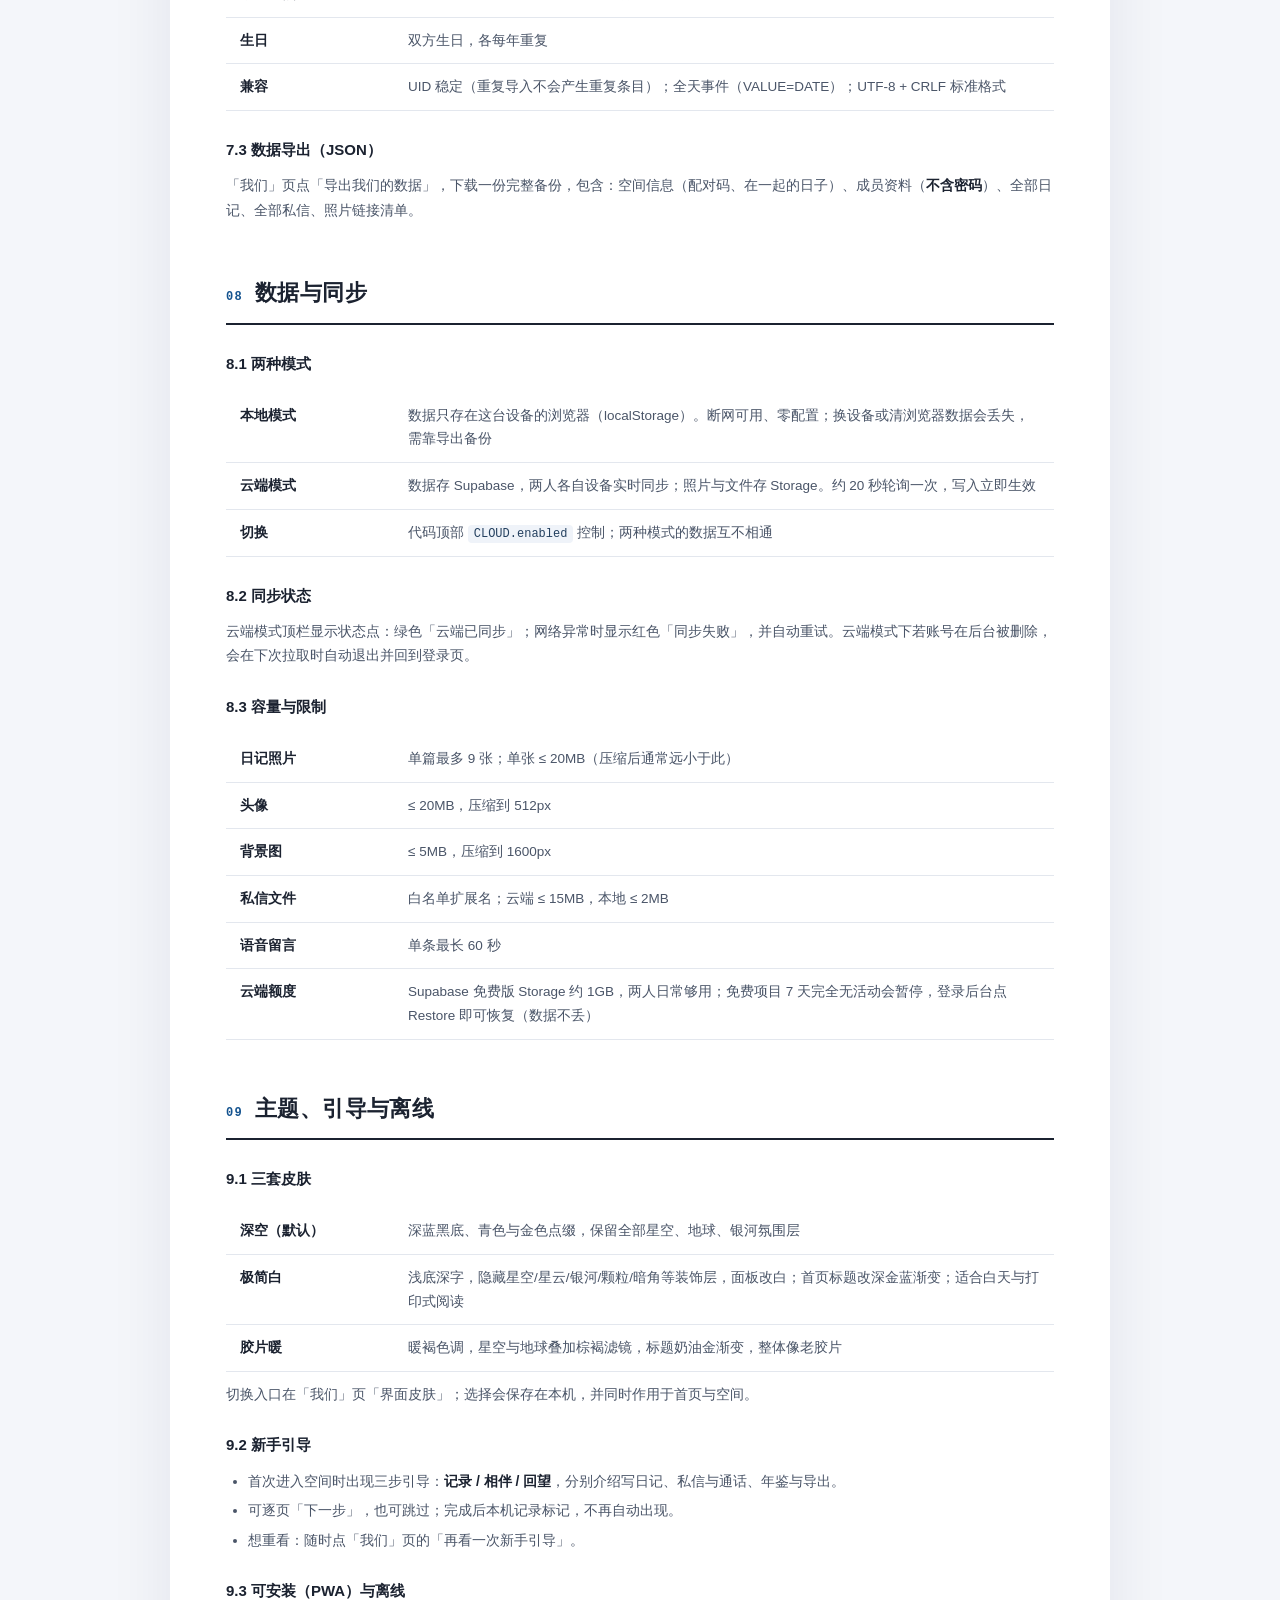
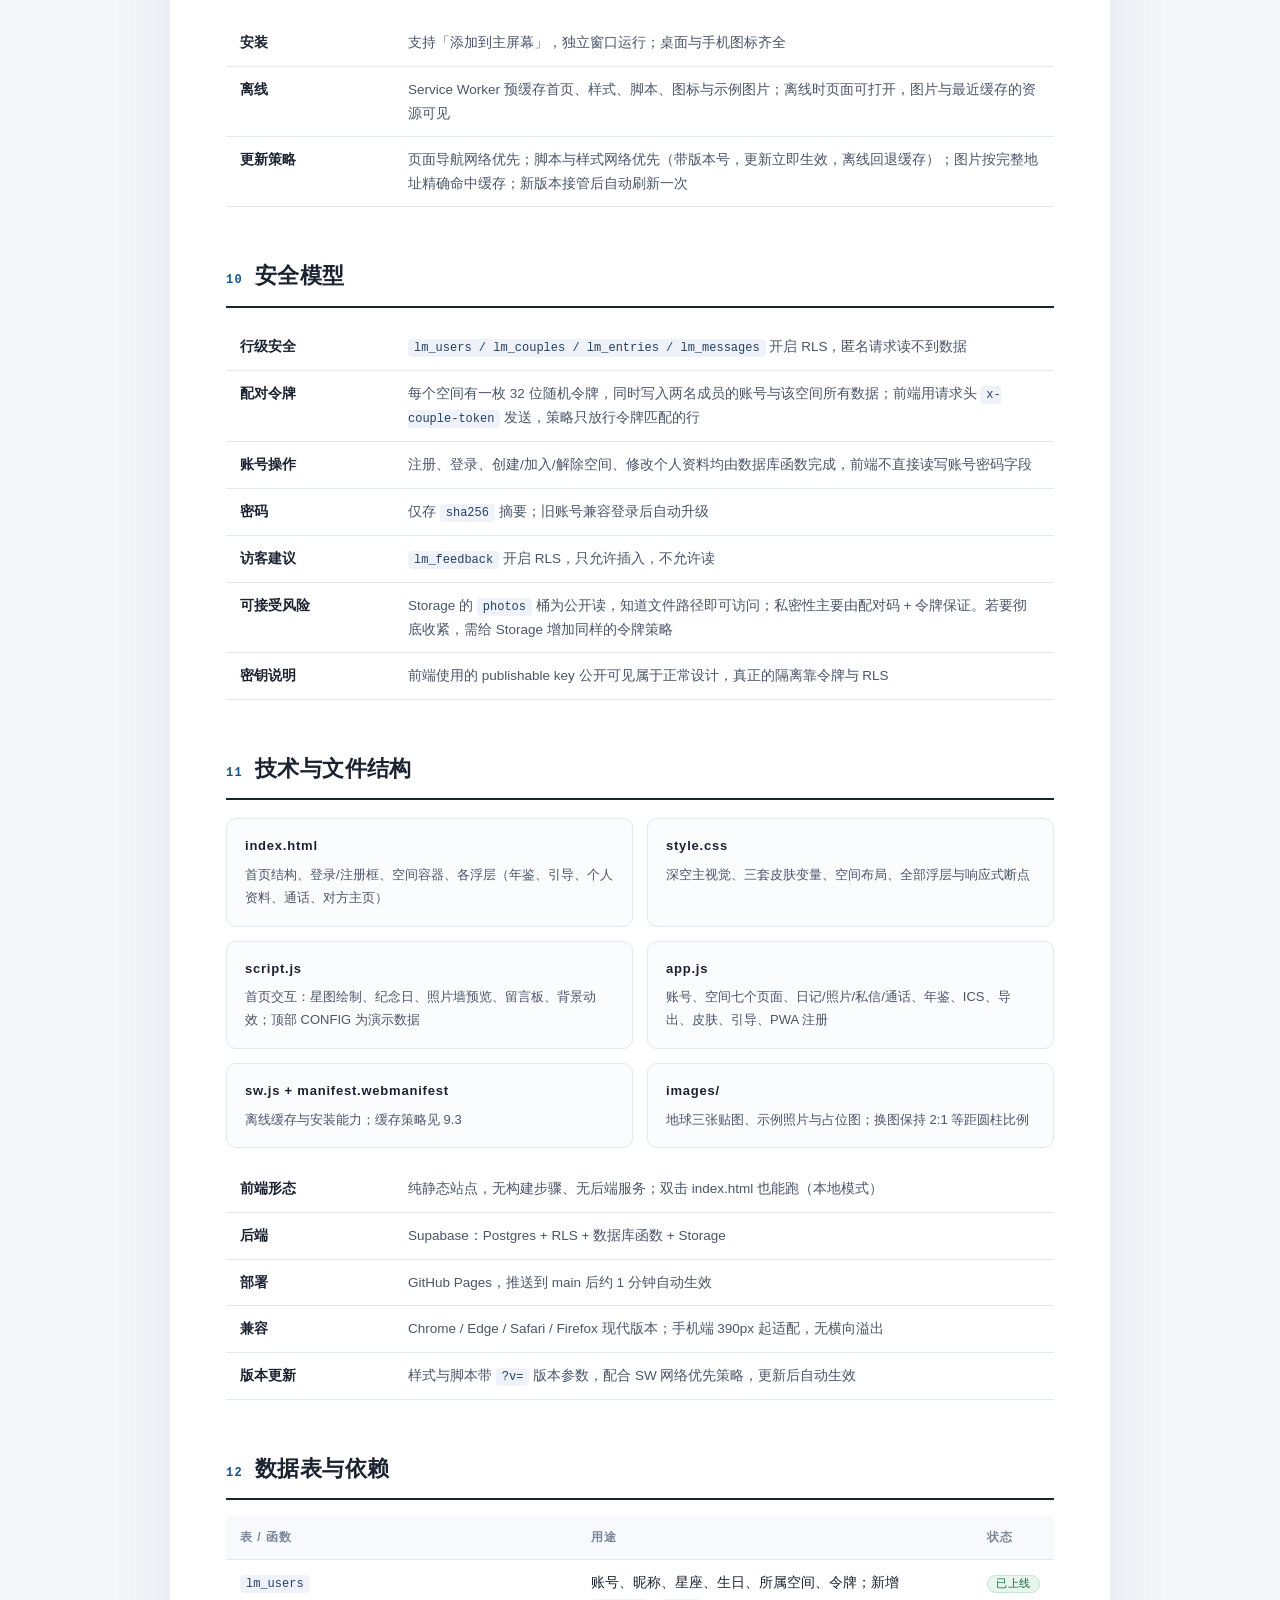
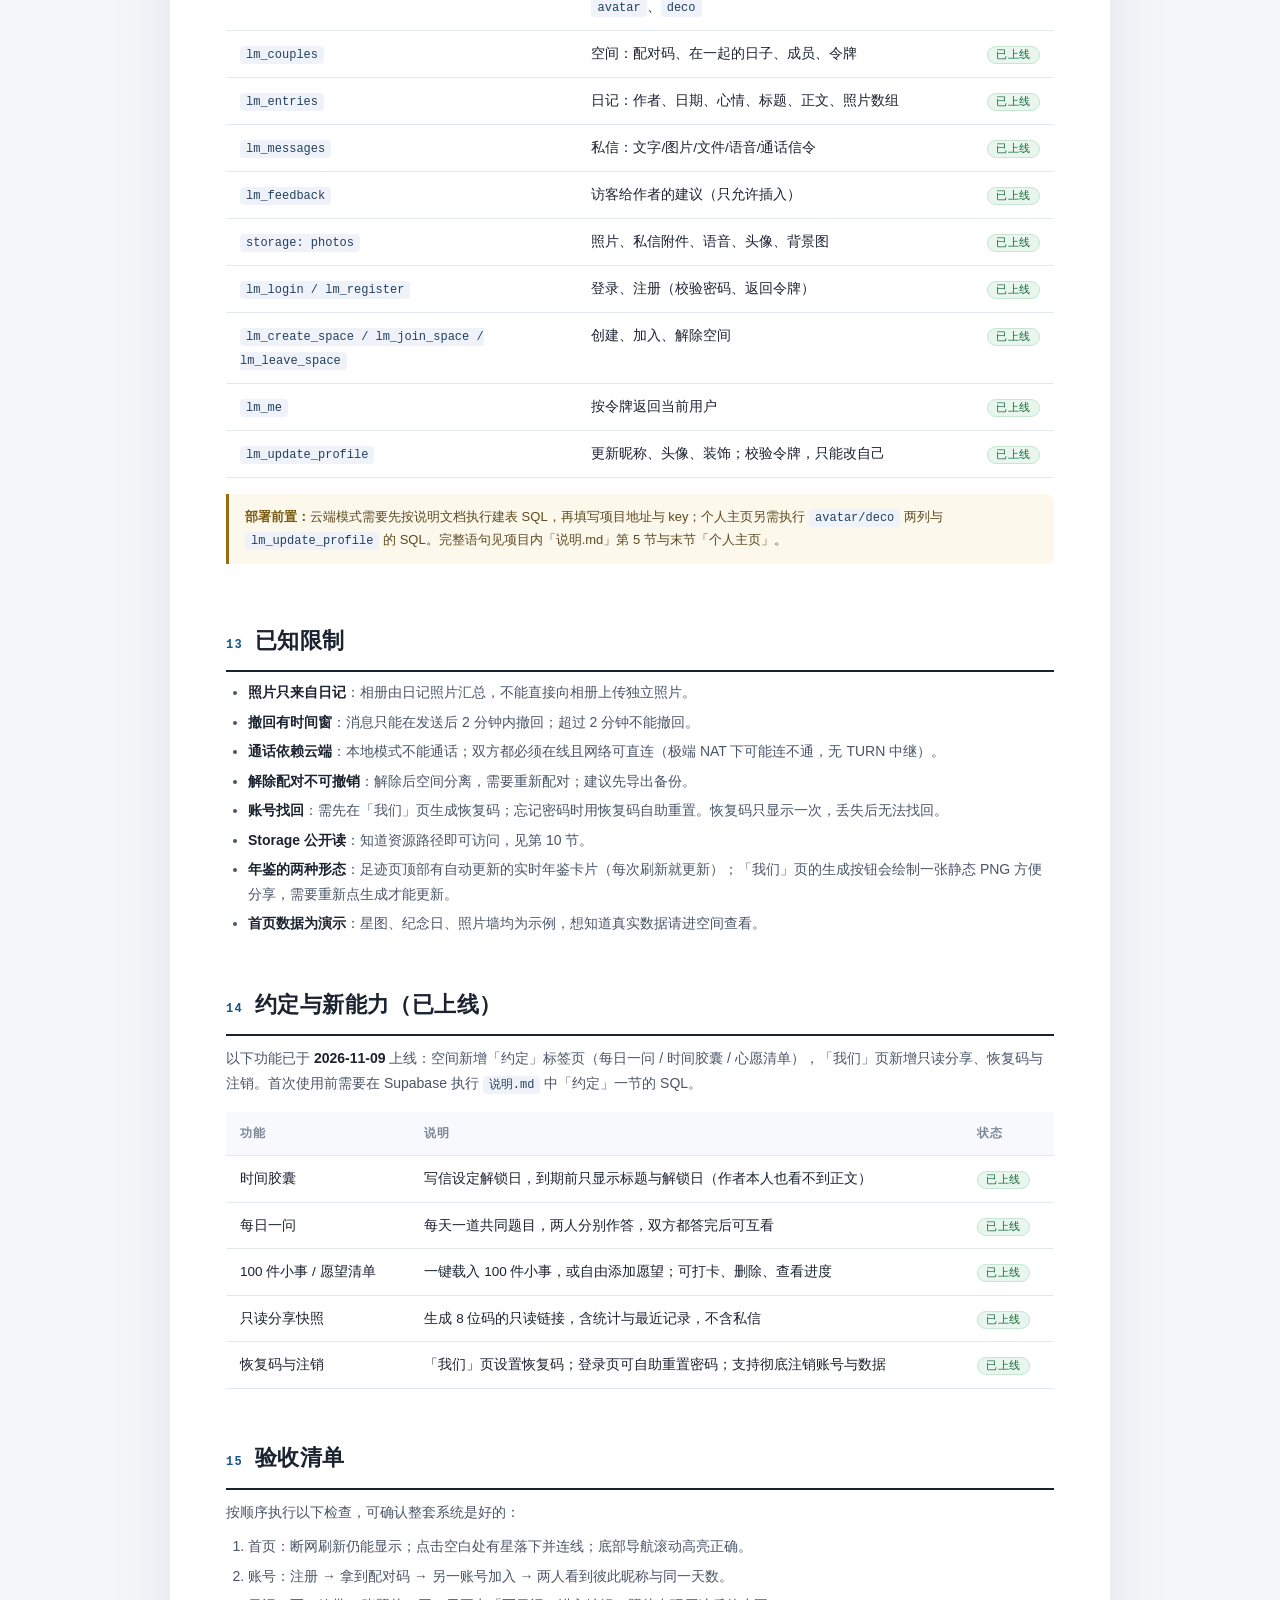
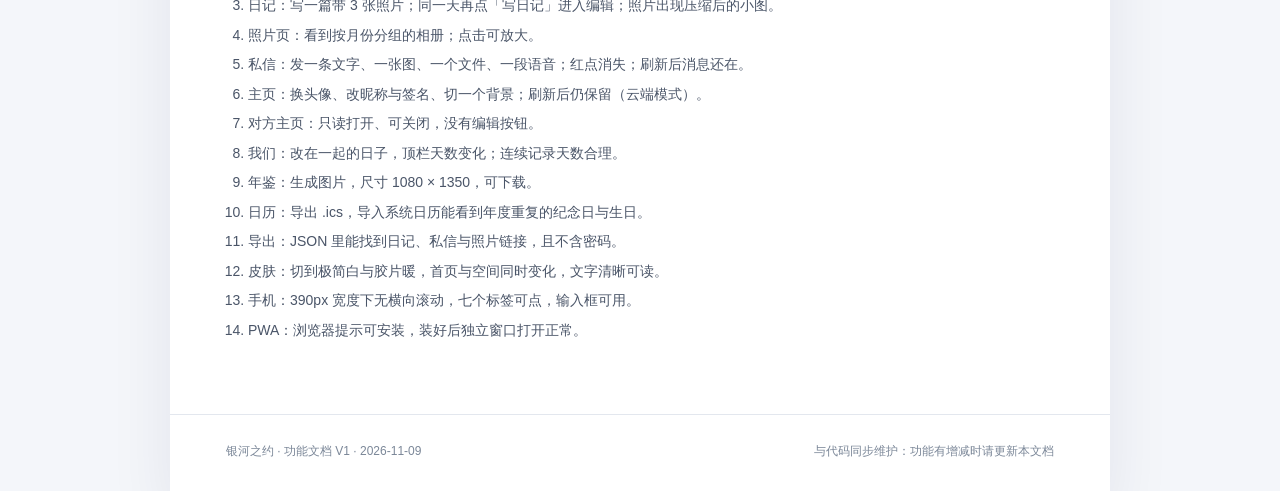
==== commit fc723772: "feat: chat quote/react/recall + auto yearbook panel on timeline" ====
--- a/银河之约-功能文档.html
+++ b/银河之约-功能文档.html
@@ -277,6 +277,9 @@
     <tr><td class="k">语音留言</td><td class="v">点麦克风开始录音，再点一下发送；<strong>最长 60 秒自动停止</strong>；录制中显示计时与取消；气泡显示「语音留言 · 0:07」并可直接播放</td></tr>
     <tr><td class="k">未读提示</td><td class="v">顶栏「私信」标签红点；进入私信自动标记已读</td></tr>
     <tr><td class="k">刷新</td><td class="v">云端模式约每 20 秒自动拉取新消息；发送即时生效</td></tr>
+    <tr><td class="k">引用回复</td><td class="v">点气泡 → 操作 ↩，输入框上方显示「↩ 回复 XXX」并带上原文预览；发送时会挂上引用块</td></tr>
+    <tr><td class="k">表情回应</td><td class="v">点气泡 → 操作 ☺，弹出 8 个常用表情（❤️ 😂 😍 😊 😮 😢 🙏 🎉）；同一条消息可被两人加多种表情；点已加的表情可反选取消</td></tr>
+    <tr><td class="k">撤回</td><td class="v">仅发送方、发送后 2 分钟内可撤回；气泡变成灰色「— 此消息已被撤回 —」占位符；超过时间后撤回按钮自动隐藏</td></tr>
   </table>
 
   <h3>6.2 语音 / 视频通话</h3>
@@ -292,10 +295,10 @@
   <h2><span class="no">07</span>记忆产物</h2>
 
   <h3>7.1 回忆年鉴</h3>
-  <p>「我们」页点「生成回忆年鉴」，用 canvas 现场绘制一张 <strong>1080 × 1350</strong> 的图片卡片：深空渐变底、随机星点、描边框、英文等宽小标、中文正文，内容包括当年年份、在一起的年数与天数、日记数、照片数、最常心情、最活跃月份、记录最多的人、一句收尾引语。</p>
-  <ul>
-    <li>可重新生成（换一批星点与统计），可下载 PNG 保存或分享。</li>
-    <li>纯本地绘制，不上传服务器。</li>
+  <p>两种形态同时存在：</p>
+  <ul>
+    <li><strong>实时年鉴卡片</strong>（足迹页顶部）：每次打开足迹页就自动计算并展示今年的记录数、照片数、连续天数、两人都记录的天数，以及心情分布条形图。完全自动更新，无需手动操作。</li>
+    <li><strong>静态年鉴图片</strong>（「我们」页点按钮）：用 canvas 现场绘制一张 <strong>1080 × 1350</strong> 的图片卡片，深空渐变底、随机星点、描边框、英文等宽小标、中文正文。内容包括当年年份、在一起的年数与天数、日记数、照片数、最常心情、最活跃月份、记录最多的人、一句收尾引语。可重新生成，可下载 PNG 保存或分享。纯本地绘制，不上传服务器。</li>
   </ul>
 
   <h3>7.2 纪念日日历（.ics）</h3>
@@ -420,12 +423,12 @@
   <h2><span class="no">13</span>已知限制</h2>
   <ul>
     <li><strong>照片只来自日记</strong>：相册由日记照片汇总，不能直接向相册上传独立照片。</li>
-    <li><strong>没有回复/引用</strong>：私信为纯消息流，不支持引用、表情回应、撤回。</li>
+    <li><strong>撤回有时间窗</strong>：消息只能在发送后 2 分钟内撤回；超过 2 分钟不能撤回。</li>
     <li><strong>通话依赖云端</strong>：本地模式不能通话；双方都必须在线且网络可直连（极端 NAT 下可能连不通，无 TURN 中继）。</li>
     <li><strong>解除配对不可撤销</strong>：解除后空间分离，需要重新配对；建议先导出备份。</li>
     <li><strong>账号找回</strong>：需先在「我们」页生成恢复码；忘记密码时用恢复码自助重置。恢复码只显示一次，丢失后无法找回。</li>
     <li><strong>Storage 公开读</strong>：知道资源路径即可访问，见第 10 节。</li>
-    <li><strong>年鉴为静态图片</strong>：生成后不随数据自动更新，需要重新生成。</li>
+    <li><strong>年鉴的两种形态</strong>：足迹页顶部有自动更新的实时年鉴卡片（每次刷新就更新）；「我们」页的生成按钮会绘制一张静态 PNG 方便分享，需要重新点生成才能更新。</li>
     <li><strong>首页数据为演示</strong>：星图、纪念日、照片墙均为示例，想知道真实数据请进空间查看。</li>
   </ul>
 </section>
